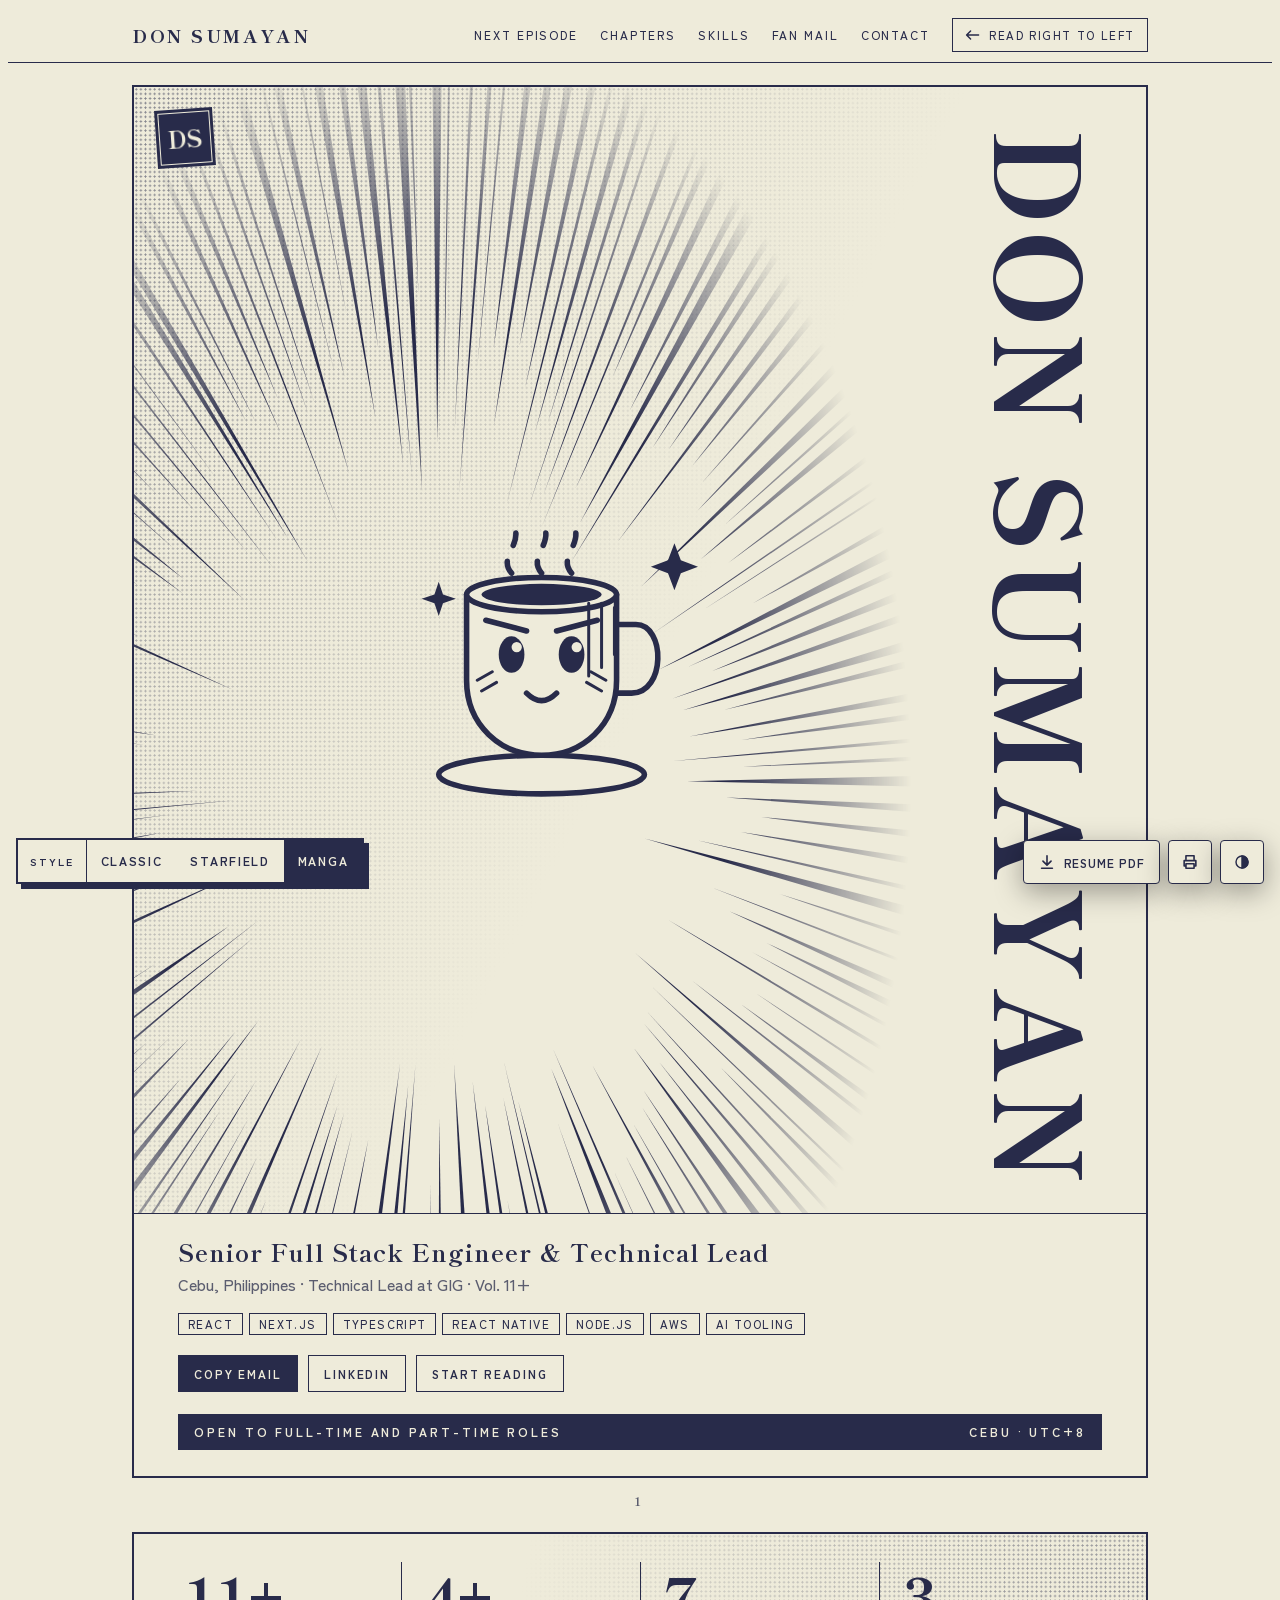
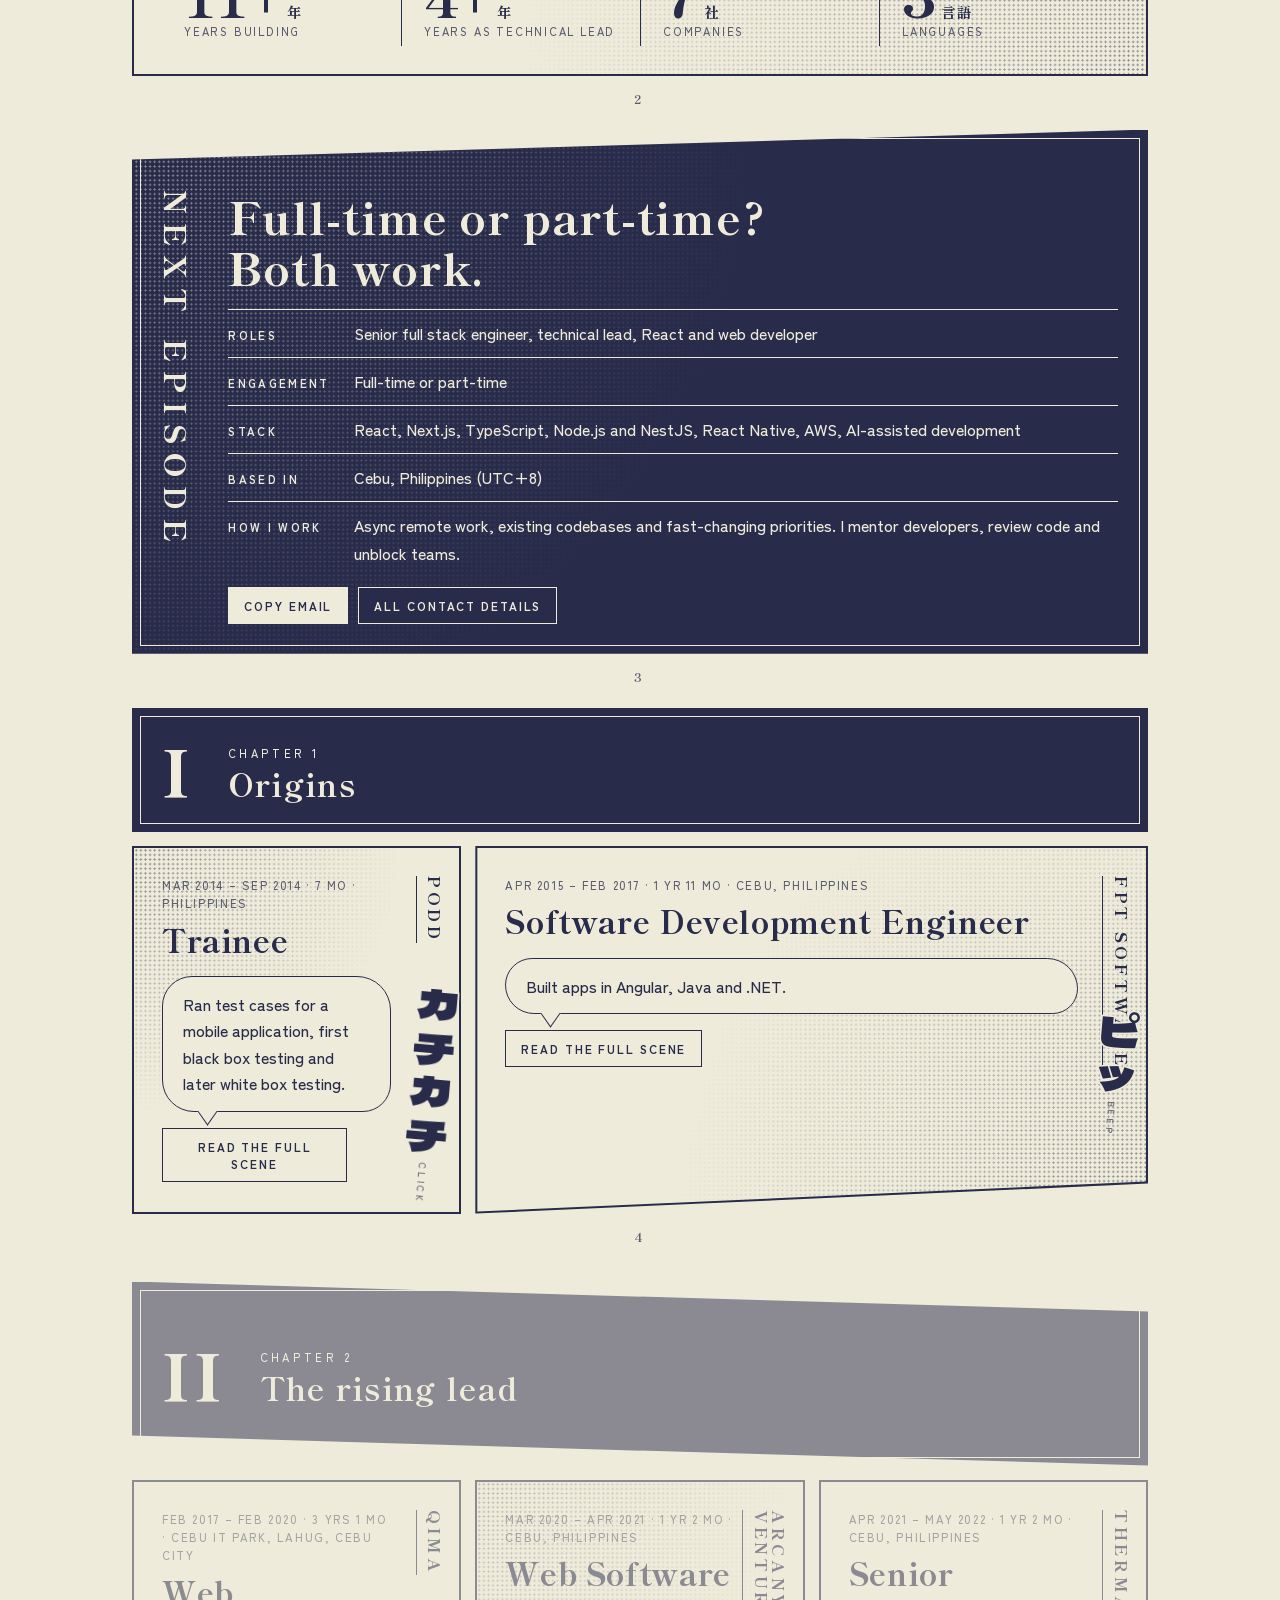
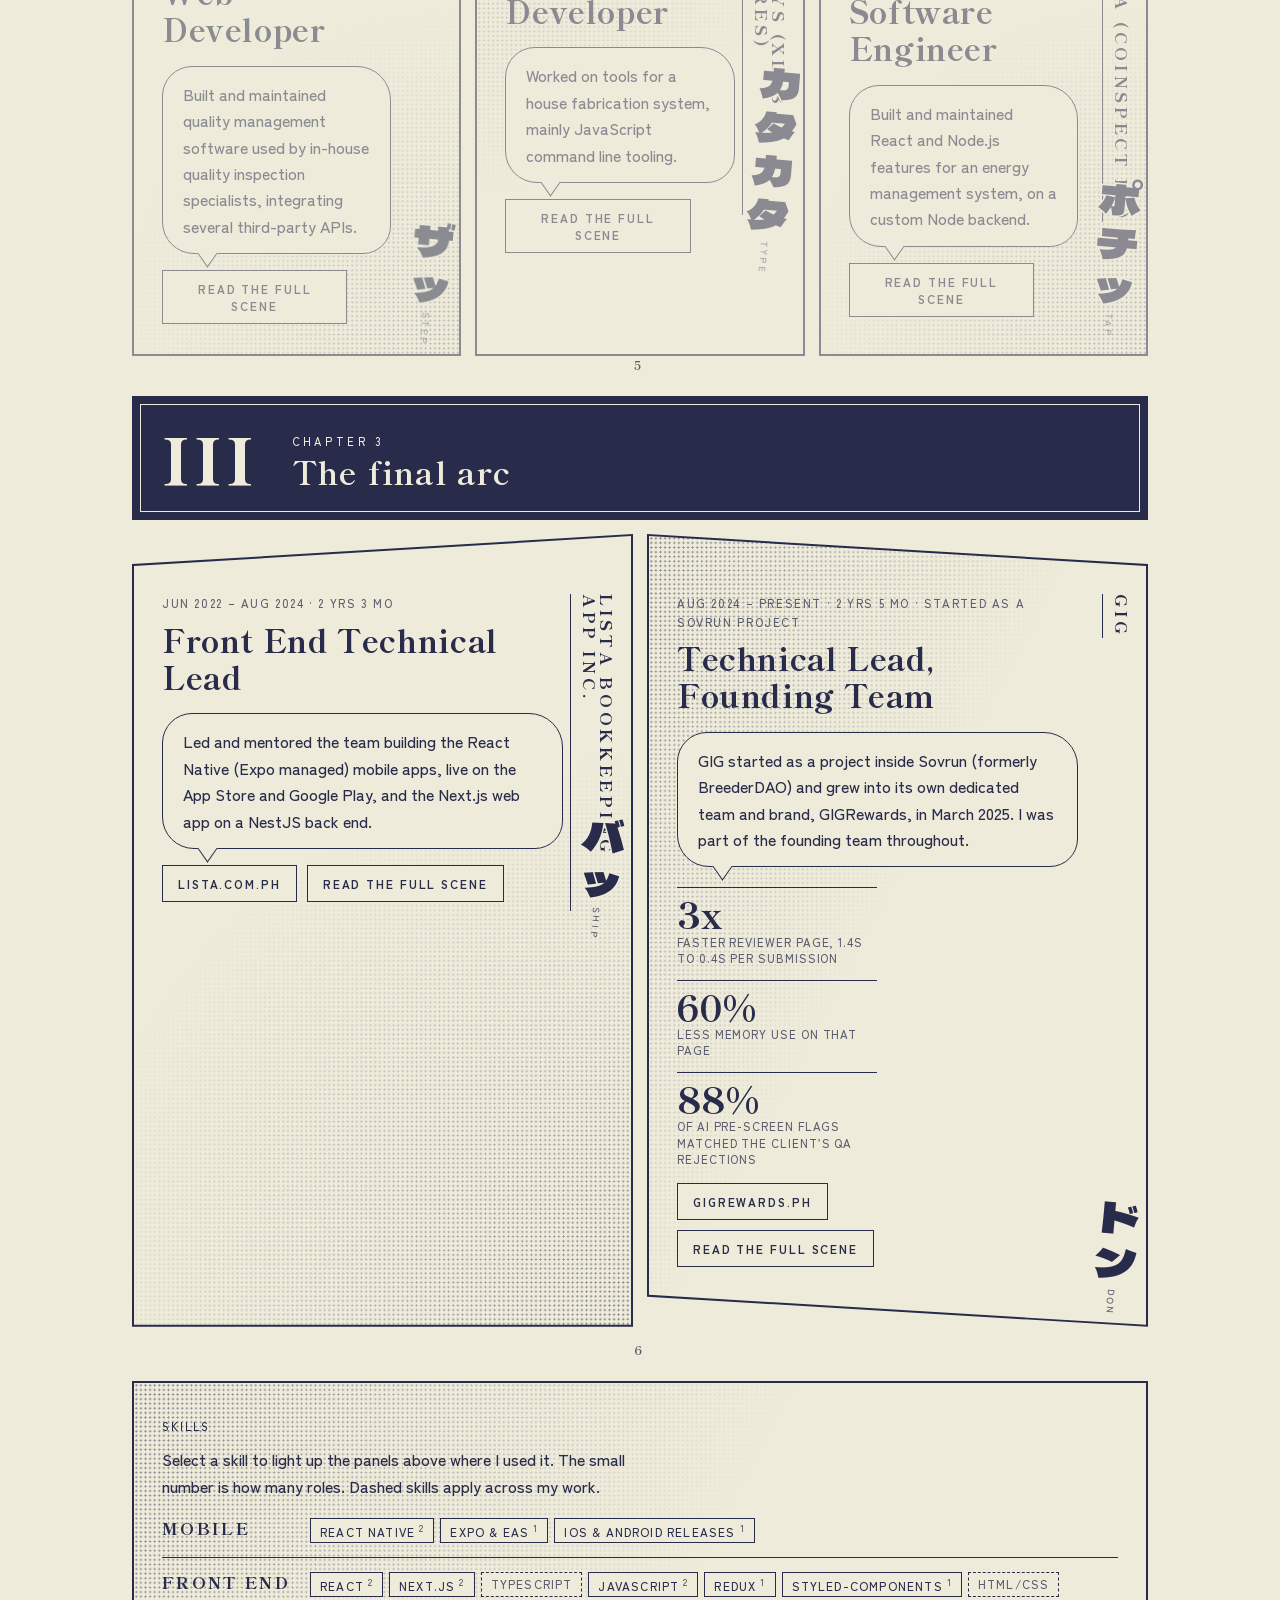
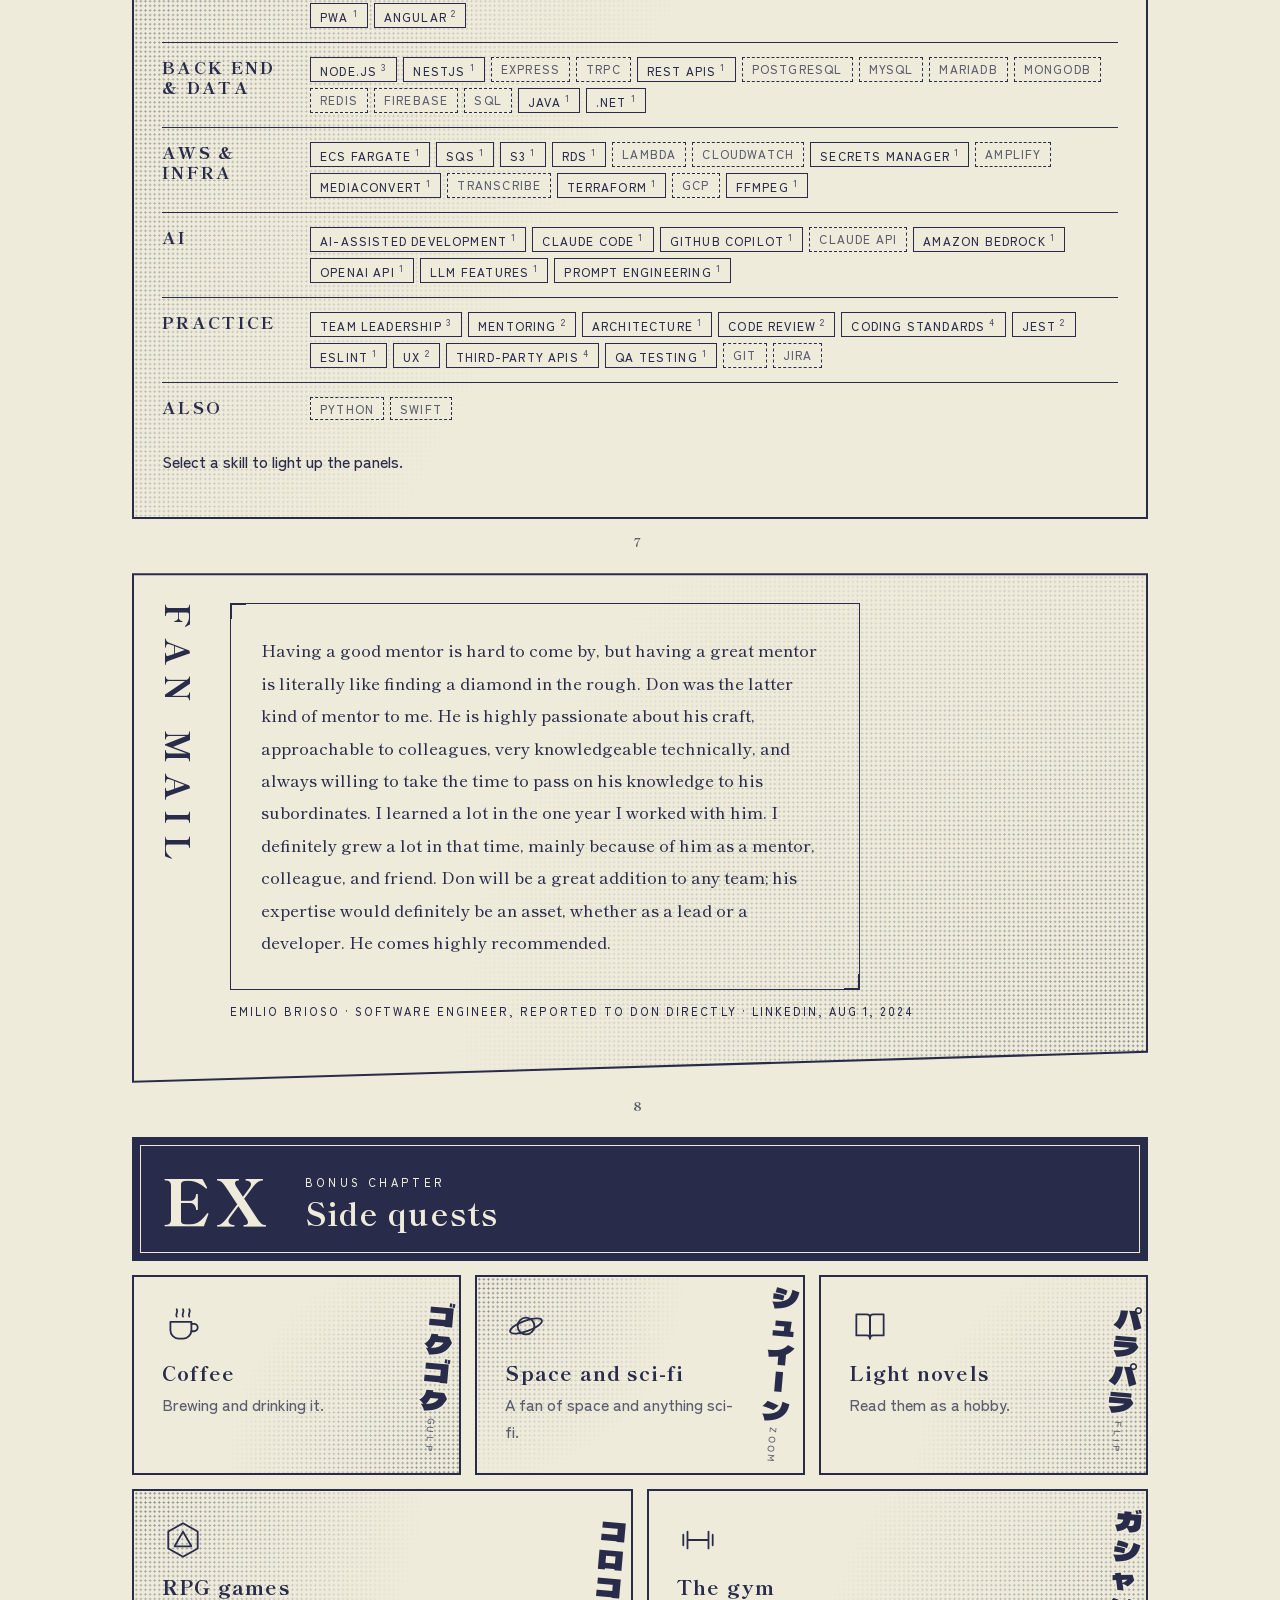
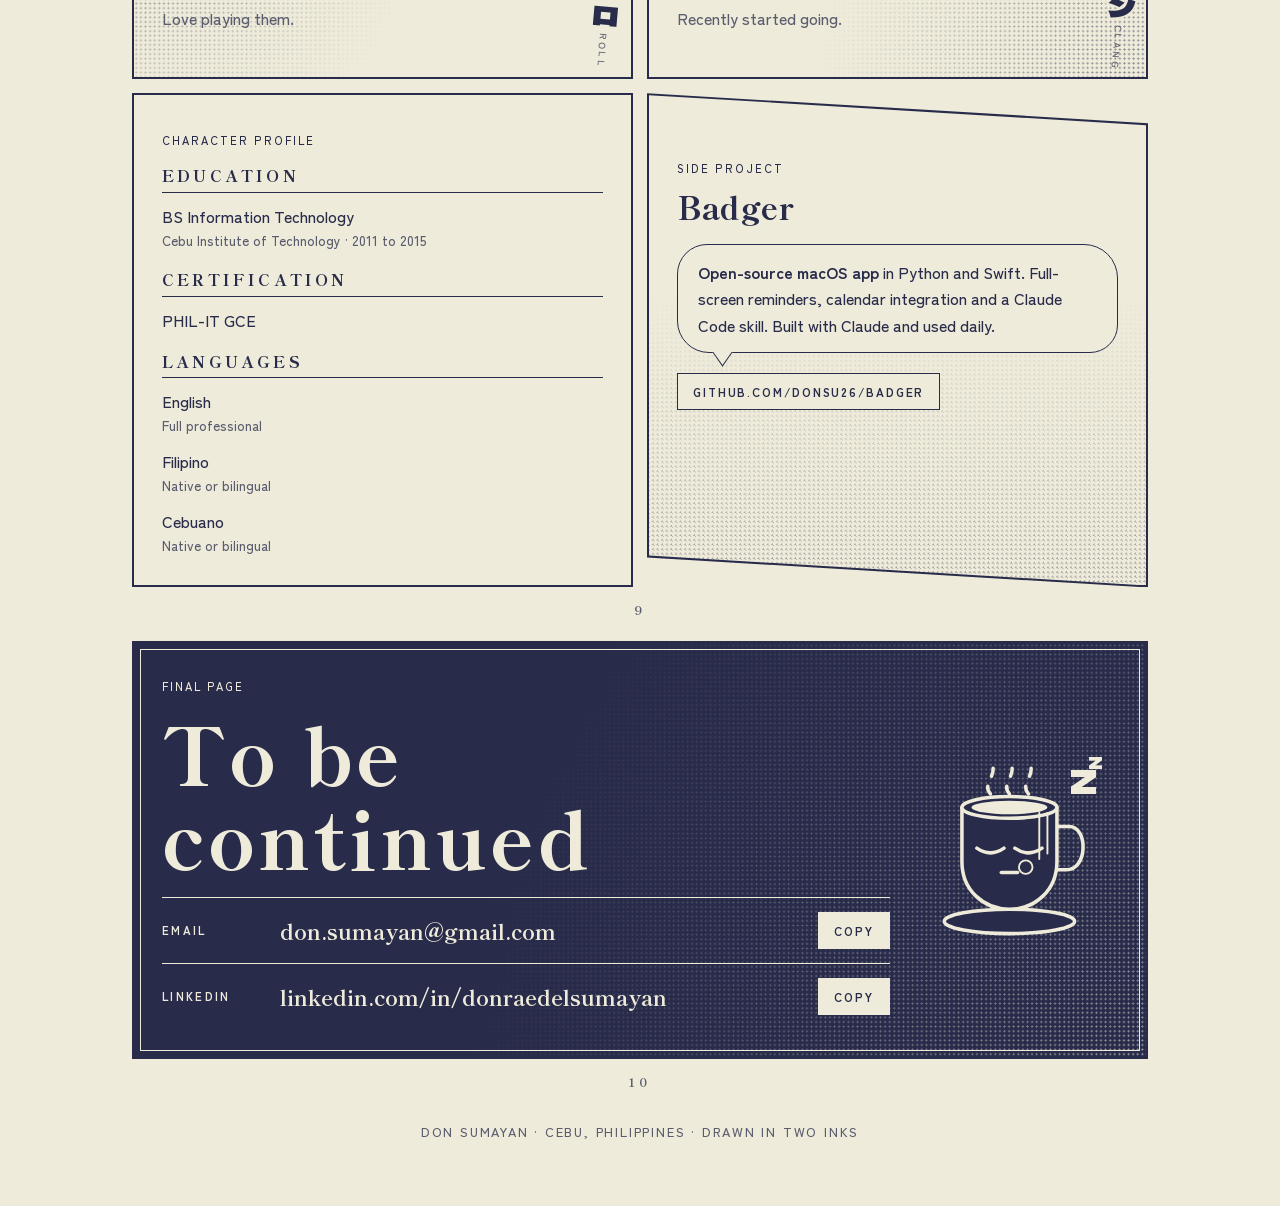
==== manga.html @ f49e6012 "Glitch/morph transitions when switching between styles Native cross-document View Transitions in Chr" ====
<!doctype html>
<html lang="en">
<head>
<link rel="stylesheet" href="style-switch.css">
<script src="style-switch.js" defer></script>
<link rel="icon" href="files/icons/manga.svg" type="image/svg+xml">
<link rel="icon" href="files/icons/manga-32.png" type="image/png" sizes="32x32">
<link rel="apple-touch-icon" href="files/icons/manga-180.png">
<meta name="theme-color" content="#EEEBDA">
<meta charset="utf-8">
<meta name="viewport" content="width=device-width,initial-scale=1,viewport-fit=cover">
<meta name="description" content="Don Sumayan, senior full stack engineer and technical lead in Cebu, Philippines. Manga-style resume.">
<title>Don Sumayan Manga Resume</title>
<link rel="preconnect" href="https://fonts.googleapis.com">
<link rel="preconnect" href="https://fonts.gstatic.com" crossorigin>
<link rel="stylesheet" href="https://fonts.googleapis.com/css2?family=Dela+Gothic+One&family=Shippori+Mincho:wght@500;700;800&family=Zen+Kaku+Gothic+New:wght@400;500;700&display=swap">
<style>
/* Layout concept: a tankobon volume. Thin ink frames, narrow white gutters, a few diagonal panel cuts, fine screentone, focus lines, vertical type and katakana sound effects. Two inks only: Midnight Indigo and Vanilla. */
:root{
  --paper:#EEEBDA; --ink:#282B4A;
  --bg:var(--paper); --fg:var(--ink);
  --tone:color-mix(in srgb,var(--fg) 30%,var(--bg));
  --soft:color-mix(in srgb,var(--fg) 6%,var(--bg));
  --muted:color-mix(in srgb,var(--fg) 74%,var(--bg));
  --mincho:'Shippori Mincho','Noto Serif JP','Hiragino Mincho ProN','Yu Mincho',Georgia,serif;
  --gothic:'Zen Kaku Gothic New','Hiragino Kaku Gothic ProN','Yu Gothic',system-ui,sans-serif;
  --sfx:'Dela Gothic One','Hiragino Sans','Yu Gothic',Impact,system-ui,sans-serif;
  color-scheme:light;
}
@media (prefers-color-scheme: dark){
  :root:not([data-theme="light"]){--bg:var(--ink);--fg:var(--paper);color-scheme:dark}
}
:root[data-theme="dark"]{--bg:var(--ink);--fg:var(--paper);color-scheme:dark}

*{box-sizing:border-box}
html{scroll-behavior:smooth;scroll-padding-top:72px}
body{background:var(--bg);color:var(--fg);font:500 1rem/1.7 var(--gothic);overflow-x:hidden}
h1,h2,h3,p,ul,dl,dd,figure,blockquote{margin:0}
ul{padding:0;list-style:none}
button{font:inherit;color:inherit}
a{color:inherit}
:focus-visible{outline:2px solid var(--fg);outline-offset:3px}
.wrap{width:min(1080px,100%);margin-inline:auto;padding-inline:clamp(16px,4vw,32px)}
.bar,main,footer{position:relative;z-index:1}

/* toolbar */
.bar{position:sticky;top:env(safe-area-inset-top,0px);z-index:30;background:var(--bg);border-bottom:1px solid var(--fg)}
.bar .wrap{display:flex;align-items:center;gap:12px;height:54px}
.brand{font:800 1.15rem/1 var(--mincho);letter-spacing:.14em;text-decoration:none;margin-right:auto}
.links{display:flex;gap:2px}
.links a{font:500 .74rem var(--gothic);text-transform:uppercase;letter-spacing:.16em;text-decoration:none;padding:8px 10px;border-bottom:1px solid transparent}
.links a:hover{border-bottom-color:var(--fg)}
.tbtn{height:34px;padding:0 12px;display:inline-flex;align-items:center;gap:8px;background:var(--bg);border:1px solid var(--fg);cursor:pointer;font:500 .72rem var(--gothic);text-transform:uppercase;letter-spacing:.14em;transition:background .15s,color .15s}
.tbtn:hover,.tbtn[aria-pressed="true"]{background:var(--fg);color:var(--bg)}
@media(max-width:760px){.links{display:none}.tbtn .lbl{display:none}}

/* page grid and panels */
.page{display:grid;grid-template-columns:repeat(6,minmax(0,1fr));gap:clamp(8px,1.4vw,14px);margin-top:clamp(14px,2vw,22px)}
.page.rtl{direction:rtl}
.page>*{direction:ltr}
.s2{grid-column:span 2}.s3{grid-column:span 3}.s4{grid-column:span 4}.s6{grid-column:span 6}
@media(max-width:820px){.page{grid-template-columns:minmax(0,1fr)}.page>*{grid-column:1/-1}}
.pgnum{text-align:center;font:700 .78rem var(--mincho);letter-spacing:.4em;color:var(--muted);margin-top:14px}

.panel{--pad:clamp(18px,2.6vw,30px);position:relative;min-width:0;background:var(--fg);clip-path:var(--cut,none);overflow:hidden;transition:opacity .35s}
.panel::before{content:"";position:absolute;inset:2px;background:var(--bg);clip-path:var(--cut,none);z-index:0;transition:background .2s}
.panel:hover::before{background:color-mix(in srgb,var(--fg) 3%,var(--bg))}
.panel>.in{position:relative;z-index:1;padding:var(--pad);padding-top:calc(var(--pad) + var(--ct,0px));padding-bottom:calc(var(--pad) + var(--cb,0px))}
.cut-a{--cut:polygon(0 0,100% 0,100% calc(100% - 30px),0 100%);--cb:30px}
.cut-b{--cut:polygon(0 30px,100% 0,100% 100%,0 100%);--ct:30px}
.cut-c{--cut:polygon(0 0,100% 30px,100% 100%,0 calc(100% - 30px));--ct:30px;--cb:30px}
.inv::before{background:var(--fg)}
.inv:hover::before{background:var(--fg)}
.inv{color:var(--bg)}
.inv>.in{outline:1px solid var(--bg);outline-offset:-9px}
.pre{opacity:.5;transform:translateY(14px)}
[data-rv]{transition:opacity .6s ease,transform .6s cubic-bezier(.2,.8,.2,1)}

/* screentone */
.tone{position:absolute;inset:2px;z-index:0;pointer-events:none;background-image:radial-gradient(circle at center,var(--fg) .85px,transparent 1.2px);background-size:4.6px 4.6px;opacity:.55}
.tone.a{-webkit-mask-image:linear-gradient(118deg,#000 0%,transparent 48%);mask-image:linear-gradient(118deg,#000 0%,transparent 48%)}
.tone.b{-webkit-mask-image:radial-gradient(circle at 100% 100%,#000 0%,transparent 62%);mask-image:radial-gradient(circle at 100% 100%,#000 0%,transparent 62%)}
.tone.c{-webkit-mask-image:radial-gradient(circle at 0% 0%,#000 0%,transparent 55%);mask-image:radial-gradient(circle at 0% 0%,#000 0%,transparent 55%)}
.tone.hatch{background-image:repeating-linear-gradient(135deg,var(--fg) 0 1px,transparent 1px 5px);opacity:.4;-webkit-mask-image:linear-gradient(180deg,transparent 40%,#000);mask-image:linear-gradient(180deg,transparent 40%,#000)}
.inv .tone{background-image:radial-gradient(circle at center,var(--bg) .85px,transparent 1.2px)}
.focusbox{position:absolute;inset:2px;z-index:0;pointer-events:none}
.focusbox svg{width:100%;height:100%;display:block}
.focusbox polygon{fill:var(--fg)}
.inv .focusbox polygon{fill:var(--bg)}

/* type pieces */
.cap{display:inline-block;max-width:100%;font:500 .7rem/1.4 var(--gothic);text-transform:uppercase;letter-spacing:.18em}
.rule{height:1px;background:currentColor;opacity:.9;border:0;margin:12px 0}
.balloon{position:relative;margin:18px 0 10px;border:1.5px solid var(--fg);border-radius:30px 34px 28px 32px;background:var(--bg);color:var(--fg);padding:14px 20px;line-height:1.65}
.balloon::after{content:"";position:absolute;left:36px;bottom:-9px;width:16px;height:16px;background:var(--bg);border-right:1.5px solid var(--fg);border-bottom:1.5px solid var(--fg);transform:rotate(45deg) skew(10deg,10deg)}
.nar{border:1px solid var(--fg);padding:9px 13px;margin-top:10px;background:var(--bg);color:var(--fg);font-size:.95rem}
.sfx{position:absolute;right:12px;bottom:10px;z-index:2;writing-mode:vertical-rl;font:400 clamp(1.8rem,3.4vw,2.6rem)/1 var(--sfx);letter-spacing:.04em;color:var(--fg);-webkit-text-stroke:3px var(--bg);paint-order:stroke fill;transform:rotate(5deg);pointer-events:none;display:flex;align-items:center;gap:4px}
.sfx small{writing-mode:vertical-rl;font:500 .58rem var(--gothic);letter-spacing:.3em;-webkit-text-stroke:0;color:var(--muted)}
.inv .sfx{color:var(--bg);-webkit-text-stroke:3px var(--fg)}
@media(max-width:560px){.sfx{display:none}}

.btn{display:inline-flex;align-items:center;gap:8px;font:700 .74rem var(--gothic);text-transform:uppercase;letter-spacing:.16em;text-decoration:none;padding:9px 15px;border:1.5px solid var(--fg);background:var(--bg);color:var(--fg);cursor:pointer;transition:background .15s,color .15s}
.btn:hover{background:var(--fg);color:var(--bg)}
.btn.pri{background:var(--fg);color:var(--bg)}
.btn.pri:hover{background:var(--bg);color:var(--fg)}
.inv .btn{border-color:var(--bg);background:var(--fg);color:var(--bg)}
.inv .btn:hover{background:var(--bg);color:var(--fg)}
.inv .btn.pri{background:var(--bg);color:var(--fg)}
.inv .btn.pri:hover{background:var(--fg);color:var(--bg)}
.cta{display:flex;flex-wrap:wrap;gap:10px;margin-top:20px}

/* cover */
.cover>.in{padding:clamp(22px,4vw,44px)}
.cover .top{display:grid;grid-template-columns:minmax(0,1fr) auto;gap:clamp(8px,3vw,36px);align-items:stretch;min-height:clamp(340px,52vw,480px)}
.cover .art{position:relative;display:grid;place-items:center;z-index:1}
.cover .art .mas{width:min(100%,300px);height:auto}
.titlecol{position:relative;z-index:1;display:flex;gap:clamp(8px,1.6vw,18px);justify-content:flex-end}
.vt{writing-mode:vertical-rl;font:800 clamp(3rem,10.5vw,7.4rem)/1 var(--mincho);letter-spacing:.06em;white-space:nowrap}
.vt2{writing-mode:vertical-rl;font:700 clamp(1rem,2.4vw,1.6rem)/1 var(--mincho);letter-spacing:.34em;white-space:nowrap;padding-top:.6em}
.hanko{position:absolute;left:clamp(14px,2.4vw,24px);top:clamp(14px,2.4vw,24px);z-index:3;width:58px;height:58px;display:grid;place-items:center;background:var(--fg);color:var(--bg);font:800 1.5rem/1 var(--mincho);letter-spacing:.02em;transform:rotate(-4deg)}
.hanko::after{content:"";position:absolute;inset:3px;border:1px solid var(--bg)}
.cover{--cp:clamp(22px,4vw,44px)}
.cover .info{position:relative;z-index:2;margin:22px calc(2px - var(--cp)) calc(2px - var(--cp));padding:22px var(--cp) 26px;background:var(--bg);border-top:1px solid var(--fg)}
.cover .info .rule{display:none}
.sub{font:700 clamp(1.05rem,2.4vw,1.5rem)/1.3 var(--mincho);letter-spacing:.04em}
.where{margin-top:4px;color:var(--muted)}
.chips{display:flex;flex-wrap:wrap;gap:6px;margin-top:14px}
.chip{font:500 .72rem var(--gothic);border:1px solid var(--fg);padding:2px 9px;text-transform:uppercase;letter-spacing:.12em;background:var(--bg)}
.obi{margin-top:22px;background:var(--fg);color:var(--bg);padding:9px 16px;font:700 .76rem var(--gothic);letter-spacing:.24em;text-transform:uppercase;display:flex;justify-content:space-between;gap:12px;flex-wrap:wrap}

/* mascot */
svg.mas{color:var(--fg);stroke:var(--fg);stroke-width:2.6;stroke-linecap:round;stroke-linejoin:round;fill:var(--bg);overflow:visible}
svg.mas .n{fill:none}
svg.mas .k{fill:currentColor;stroke:none}
svg.mas .hl{fill:var(--bg);stroke:none}
svg.mas .thin{stroke-width:1.4}
svg.mas .steam path{fill:none;stroke-dasharray:6 8;animation:steam 2.8s linear infinite}
svg.mas .steam path:nth-child(2){animation-delay:-.9s}
svg.mas .steam path:nth-child(3){animation-delay:-1.8s}
svg.mas .bob{animation:bob 3.4s ease-in-out infinite;transform-origin:60px 120px}
.inv svg.mas{color:var(--bg);stroke:var(--bg);fill:var(--fg)}
.inv svg.mas .hl{fill:var(--fg)}

/* stats */
.stats{display:grid;grid-template-columns:repeat(4,minmax(0,1fr))}
.st{padding:6px clamp(10px,2vw,22px);border-left:1px solid var(--fg);display:flex;flex-direction:column;gap:2px}
.st:first-child{border-left:0}
.st em{font:800 clamp(2.2rem,5vw,3.4rem)/1 var(--mincho);font-style:normal;letter-spacing:-.01em;font-variant-numeric:tabular-nums}
.st em i{font:700 .9rem var(--mincho);font-style:normal;margin-left:5px;letter-spacing:.1em}
.st span{font:500 .7rem/1.4 var(--gothic);text-transform:uppercase;letter-spacing:.16em;color:var(--muted)}
@media(max-width:620px){.stats{grid-template-columns:repeat(2,minmax(0,1fr));row-gap:16px}.st:nth-child(3){border-left:0}}

/* chapter title card */
.ct{display:grid;grid-template-columns:auto minmax(0,1fr);gap:clamp(14px,3vw,34px);align-items:center;padding-block:6px}
.ct .jp{font:800 clamp(2.2rem,6vw,4rem)/1 var(--mincho);letter-spacing:.06em;white-space:nowrap}
.ct h2{font:700 clamp(1.3rem,3vw,2rem)/1.15 var(--mincho);letter-spacing:.04em}
.ct .en{font:500 .7rem var(--gothic);letter-spacing:.3em;text-transform:uppercase}
.ct .no{font:700 .9rem var(--mincho);letter-spacing:.3em}
@media(max-width:560px){.ct{grid-template-columns:auto minmax(0,1fr)}.ct .no{display:none}}

/* role panels */
.role>.in{padding-right:calc(var(--pad) + 40px)}
.vtag{position:absolute;right:clamp(12px,2vw,18px);top:var(--pad);margin-top:var(--ct,0px);writing-mode:vertical-rl;font:800 1.05rem/1 var(--mincho);letter-spacing:.22em;padding-left:10px;border-left:1px solid var(--fg);max-height:calc(100% - 100px);overflow:hidden;text-transform:uppercase}
.meta{font:500 .72rem/1.6 var(--gothic);text-transform:uppercase;letter-spacing:.14em;color:var(--muted)}
.rt{font:800 clamp(1.4rem,2.6vw,1.95rem)/1.2 var(--mincho);letter-spacing:.02em;margin-top:8px}
.role.faded{opacity:.28;filter:grayscale(1)}
.role.lit::after{content:"";position:absolute;inset:7px;border:1px solid var(--fg);pointer-events:none;z-index:2}
.kpirow{display:flex;flex-wrap:wrap;gap:14px 28px;margin-top:20px}
.kpi{display:flex;flex-direction:column;gap:2px;border-top:1px solid var(--fg);padding-top:8px;min-width:120px;max-width:200px}
.kpi em{font:800 2.2rem/1 var(--mincho);font-style:normal}
.kpi span{font:500 .72rem/1.4 var(--gothic);color:var(--muted);text-transform:uppercase;letter-spacing:.08em}
.detail-more[hidden]{display:none}
.tagrow{display:flex;flex-wrap:wrap;gap:5px;margin-top:14px}
.tg{font:500 .66rem var(--gothic);border:1px solid var(--fg);padding:1px 7px;text-transform:uppercase;letter-spacing:.1em;background:var(--bg);color:var(--fg);cursor:pointer}
.tg:hover,.tg[aria-pressed="true"]{background:var(--fg);color:var(--bg)}
.actions{display:flex;flex-wrap:wrap;gap:10px;margin-top:16px;padding-right:44px;min-height:56px;align-items:flex-start}

/* inventory */
.grp{display:grid;grid-template-columns:130px minmax(0,1fr);gap:8px 18px;padding-block:14px;border-top:1px solid var(--fg)}
.grp:first-child{border-top:0;padding-top:0}
.grp h3{font:800 1.05rem/1.2 var(--mincho);letter-spacing:.14em;text-transform:uppercase}
.row{display:flex;flex-wrap:wrap;gap:6px;min-width:0}
.sk{font:500 .74rem var(--gothic);border:1px solid var(--fg);padding:2px 9px;background:var(--bg);cursor:pointer;text-transform:uppercase;letter-spacing:.1em;transition:background .12s,color .12s}
.sk:hover{background:var(--soft)}
.sk sup{font-size:.58rem;margin-left:4px;opacity:.8}
.sk[aria-pressed="true"]{background:var(--fg);color:var(--bg)}
.sk.static{cursor:default;border-style:dashed;color:var(--muted)}
.sk.static:hover{background:var(--bg)}
@media(max-width:620px){.grp{grid-template-columns:minmax(0,1fr)}}
.note{margin-top:14px;min-height:2.6em}
.note button{background:none;border:0;text-decoration:underline;cursor:pointer;padding:0 0 0 8px;font:inherit}

/* casting call */
.cast{display:grid;grid-template-columns:auto minmax(0,1fr);gap:clamp(14px,3vw,36px)}
.vlab{display:flex;gap:10px;align-items:flex-start}
.vlab b{writing-mode:vertical-rl;font:800 clamp(1.3rem,3vw,1.9rem)/1 var(--mincho);letter-spacing:.3em;text-transform:uppercase}
.vlab span{writing-mode:vertical-rl;font:500 .66rem var(--gothic);letter-spacing:.34em;text-transform:uppercase;padding-top:6px}
.cast h2{font:800 clamp(1.7rem,4.2vw,2.8rem)/1.15 var(--mincho);letter-spacing:.02em}
.want{display:grid;gap:10px;margin-top:16px}
.want>div{display:grid;grid-template-columns:110px minmax(0,1fr);gap:4px 16px;align-items:baseline;border-top:1px solid var(--bg);padding-top:10px}
.want dt{font:700 .72rem var(--gothic);letter-spacing:.2em;text-transform:uppercase}
.want dd{margin:0}
@media(max-width:560px){.want>div{grid-template-columns:minmax(0,1fr)}.cast{grid-template-columns:minmax(0,1fr)}.vlab b,.vlab span{writing-mode:horizontal-tb}.vlab{flex-direction:column;gap:4px}}
.castart{display:flex;gap:18px;align-items:flex-end;margin-top:6px}
.castart .mas{width:120px;height:auto}

/* fan mail */
.mail{display:grid;grid-template-columns:auto minmax(0,1fr);gap:clamp(14px,3vw,34px)}
.mail .vlab b{font-size:clamp(1.4rem,3.4vw,2.1rem)}
.letter{border:1px solid var(--fg);padding:clamp(18px,3vw,30px);font:500 1.04rem/1.95 var(--mincho);max-width:70ch;position:relative}
.letter::before,.letter::after{content:"";position:absolute;width:14px;height:14px;border:2px solid var(--fg)}
.letter::before{left:-1px;top:-1px;border-right:0;border-bottom:0}
.letter::after{right:-1px;bottom:-1px;border-left:0;border-top:0}
.from{margin-top:14px;text-align:right}
@media(max-width:560px){.mail{grid-template-columns:minmax(0,1fr)}.mail .vlab b,.mail .vlab span{writing-mode:horizontal-tb}.mail .vlab{flex-direction:column;gap:4px}}

/* side quests */
.quest>.in{display:flex;flex-direction:column;gap:6px;min-height:190px;padding-right:calc(var(--pad) + 28px)}
.quest svg.ic{width:42px;height:42px;fill:none;stroke:var(--fg);stroke-width:1.7;stroke-linecap:round;stroke-linejoin:round}
.quest h3{font:800 1.25rem/1.2 var(--mincho);letter-spacing:.06em;margin-top:8px}
.quest p{color:var(--muted)}
.quest .sfx{font-size:1.7rem}
.kv h3{font:800 1rem/1.2 var(--mincho);letter-spacing:.2em;text-transform:uppercase;padding-bottom:6px;border-bottom:1px solid var(--fg)}
.kv p,.kv li{margin-top:10px}
.kv small{display:block;color:var(--muted)}

/* contact */
.end{display:grid;grid-template-columns:minmax(0,1fr) auto;gap:clamp(14px,3vw,40px);align-items:center}
@media(max-width:620px){.end{grid-template-columns:minmax(0,1fr)}}
.tsuzuku{font:800 clamp(2.4rem,8vw,5rem)/1.05 var(--mincho);letter-spacing:.04em;margin-top:10px}
.tsuzuku small{display:block;font:500 .72rem var(--gothic);letter-spacing:.4em;text-transform:uppercase;margin-top:10px}
.crow{display:grid;grid-template-columns:100px minmax(0,1fr) auto;gap:8px 18px;align-items:center;padding-block:14px;border-top:1px solid var(--bg)}
.crow dt{font:700 .72rem var(--gothic);letter-spacing:.2em;text-transform:uppercase}
.crow dd{margin:0;font:700 clamp(1rem,2.4vw,1.35rem) var(--mincho);overflow-wrap:anywhere;user-select:all}
.crow dd a{text-decoration:none}
@media(max-width:620px){.crow{grid-template-columns:minmax(0,1fr) auto}.crow dt{grid-column:1/-1}}
footer{padding-block:30px 56px;text-align:center;color:var(--muted);font-size:.8rem;letter-spacing:.14em;text-transform:uppercase}

.toast{position:fixed;left:50%;bottom:calc(22px + env(safe-area-inset-bottom,0px));z-index:50;transform:translate(-50%,16px);opacity:0;background:var(--fg);color:var(--bg);font:700 .76rem var(--gothic);letter-spacing:.18em;text-transform:uppercase;padding:10px 18px;pointer-events:none;transition:opacity .2s,transform .2s;max-width:calc(100% - 32px)}
.toast.show{opacity:1;transform:translate(-50%,0)}

@keyframes steam{to{stroke-dashoffset:-28}}
@keyframes bob{50%{transform:translateY(-4px) rotate(-1deg)}}
@keyframes inkin{from{clip-path:inset(0 0 100% 0);opacity:.6}}
.vt{animation:inkin .9s .1s cubic-bezier(.3,.7,.2,1) backwards}
.vt2{animation:inkin .9s .35s cubic-bezier(.3,.7,.2,1) backwards}
@media (prefers-reduced-motion: reduce){
  *,*::before,*::after{animation:none!important;transition:none!important}
  html{scroll-behavior:auto}
  .pre{opacity:1;transform:none}
}

/* style switcher */
.dlfix{position:fixed;right:120px;bottom:calc(16px + env(safe-area-inset-bottom,0px));z-index:60;height:44px;padding:0 14px;display:flex;align-items:center;gap:8px;border:1px solid var(--fg);border-radius:4px;background:var(--bg);color:var(--fg);box-shadow:0 8px 28px rgba(0,0,0,.35);text-decoration:none;font:600 .74rem var(--gothic);letter-spacing:.08em;text-transform:uppercase;cursor:pointer}
.dlfix:hover{background:color-mix(in srgb,var(--fg) 12%,var(--bg));color:var(--fg);opacity:1;text-decoration:none}
@media(max-width:480px){.dlfix .dllbl{display:none}.dlfix{padding:0;width:44px;justify-content:center}}
@media print{.dlfix{display:none}}
.printfix{position:fixed;right:68px;bottom:calc(16px + env(safe-area-inset-bottom,0px));z-index:60;width:44px;height:44px;padding:0;display:flex;align-items:center;justify-content:center;box-sizing:border-box;border:1px solid var(--fg);border-radius:4px;background:var(--bg);color:var(--fg);box-shadow:0 8px 28px rgba(0,0,0,.35);cursor:pointer}
.printfix:hover{background:color-mix(in srgb,var(--fg) 12%,var(--bg))}
@media print{.printfix{display:none}}
.themefix{position:fixed;right:16px;bottom:calc(16px + env(safe-area-inset-bottom,0px));z-index:60;width:44px;height:44px;padding:0;display:flex;align-items:center;justify-content:center;border:1px solid var(--fg);border-radius:4px;background:var(--bg);color:var(--fg);box-shadow:0 8px 28px rgba(0,0,0,.35);cursor:pointer}
.themefix:hover{background:color-mix(in srgb,var(--fg) 12%,var(--bg));color:var(--fg)}
@media print{.themefix{display:none}}
.styleswitch{position:fixed;left:16px;bottom:calc(16px + env(safe-area-inset-bottom,0px));z-index:60;display:flex;align-items:stretch;border:2px solid var(--fg);background:var(--bg);box-shadow:5px 5px 0 var(--fg);animation:ssnudge 2.4s ease 1.2s 2}
.styleswitch .ssl{display:flex;align-items:center;padding:0 12px;font:700 .66rem var(--gothic);letter-spacing:.18em;text-transform:uppercase;border-right:1px solid var(--fg)}
.styleswitch a{display:flex;align-items:center;font:700 .76rem var(--gothic);letter-spacing:.14em;text-transform:uppercase;text-decoration:none;padding:12px 14px;color:var(--fg);transition:background .15s,color .15s}
.styleswitch a:hover{background:var(--soft)}
.styleswitch a[aria-current="page"]{cursor:default;background:var(--fg);color:var(--bg)}
@keyframes ssnudge{0%,100%{transform:none}50%{transform:translate(-2px,-2px);box-shadow:7px 7px 0 var(--fg)}}
@media(max-width:480px){.styleswitch .ssl{display:none}.styleswitch a{padding:12px 11px;font-size:.7rem}}
</style>

<header class="bar">
  <div class="wrap">
    <a class="brand" href="#top">DON SUMAYAN</a>
    <nav class="links" aria-label="Pages">
      <a href="#open">Next episode</a>
      <a href="#chapters">Chapters</a>
      <a href="#inventory">Skills</a>
      <a href="#fanmail">Fan mail</a>
      <a href="#contact">Contact</a>
    </nav>
    <button class="tbtn" id="dir" type="button" aria-pressed="false" title="Switch the page reading order">
      <svg width="16" height="16" viewBox="0 0 20 20" fill="none" stroke="currentColor" stroke-width="1.8" stroke-linecap="round" stroke-linejoin="round" aria-hidden="true"><path d="M3 10h14M7 5l-5 5 5 5"/></svg>
      <span class="lbl" id="dirlbl">Read right to left</span>
    </button>
  </div>
</header>

<main id="top">
  <div class="wrap">
    <!-- COVER -->
    <section class="page" aria-label="Cover">
      <div class="panel s6 cover">
        <div class="tone a"></div>
        <div class="focusbox" data-focus="30,50" data-n="170" data-seed="7" style="-webkit-mask-image:radial-gradient(ellipse 60% 70% at 30% 50%,transparent 18%,#000 36%,#000 48%,transparent 78%);mask-image:radial-gradient(ellipse 60% 70% at 30% 50%,transparent 18%,#000 36%,#000 48%,transparent 78%)"></div>
        <div class="hanko" aria-hidden="true">DS</div>
        <div class="in">
          <div class="top">
            <div class="art"><div data-mascot="cool"></div></div>
            <div class="titlecol">
              <h1 class="vt" aria-label="Don Sumayan">DON SUMAYAN</h1>
            </div>
          </div>
          <div class="info">
            <hr class="rule">
            <p class="sub">Senior Full Stack Engineer &amp; Technical Lead</p>
            <p class="where">Cebu, Philippines · Technical Lead at GIG · Vol. <span id="yrs">11+</span></p>
            <div class="chips"><span class="chip">React</span><span class="chip">Next.js</span><span class="chip">TypeScript</span><span class="chip">React Native</span><span class="chip">Node.js</span><span class="chip">AWS</span><span class="chip">AI tooling</span></div>
            <div class="cta">
              <button class="btn pri" type="button" data-copy="don.sumayan@gmail.com" data-what="Email copied">Copy email</button>
              <a class="btn" href="https://www.linkedin.com/in/donraedelsumayan" target="_blank" rel="noopener">LinkedIn</a>
              <a class="btn" href="#chapters">Start reading</a>
            </div>
            <div class="obi"><span>Open to full-time and part-time roles</span><span>Cebu · UTC+8</span></div>
          </div>
        </div>
      </div>
    </section>

    <!-- STATS -->
    <section class="page" aria-label="At a glance">
      <div class="panel s6" data-rv>
        <div class="tone b"></div>
        <div class="in stats">
          <div class="st"><em><span id="s-yrs" style="all:unset">11+</span><i>年</i></em><span>Years building</span></div>
          <div class="st"><em><span id="s-lead" style="all:unset">4+</span><i>年</i></em><span>Years as technical lead</span></div>
          <div class="st"><em>7<i>社</i></em><span>Companies</span></div>
          <div class="st"><em>3<i>言語</i></em><span>Languages</span></div>
        </div>
      </div>
    </section>

    <!-- NEXT EPISODE -->
    <section class="page" id="open" aria-label="What I am looking for">
      <div class="panel s6 inv cut-b" data-rv>
        <div class="tone c"></div>
        <div class="in cast">
          <div class="vlab"><b>Next episode</b></div>
          <div>
            <h2>Full-time or part-time?<br>Both work.</h2>
            <dl class="want">
              <div><dt>Roles</dt><dd>Senior full stack engineer, technical lead, React and web developer</dd></div>
              <div><dt>Engagement</dt><dd>Full-time or part-time</dd></div>
              <div><dt>Stack</dt><dd>React, Next.js, TypeScript, Node.js and NestJS, React Native, AWS, AI-assisted development</dd></div>
              <div><dt>Based in</dt><dd>Cebu, Philippines (UTC+8)</dd></div>
              <div><dt>How I work</dt><dd>Async remote work, existing codebases and fast-changing priorities. I mentor developers, review code and unblock teams.</dd></div>
            </dl>
            <div class="cta"><button class="btn pri" type="button" data-copy="don.sumayan@gmail.com" data-what="Email copied">Copy email</button><a class="btn" href="#contact">All contact details</a></div>
          </div>
        </div>
      </div>
    </section>

    <!-- CHAPTERS (built by script) -->
    <div id="chapters"></div>

    <!-- SKILLS -->
    <section class="page" id="inventory" aria-label="Skills">
      <div class="panel s6" data-rv>
        <div class="tone a"></div>
        <div class="in">
          <p class="cap">Skills</p>
          <p style="margin-top:8px;max-width:62ch">Select a skill to light up the panels above where I used it. The small number is how many roles. Dashed skills apply across my work.</p>
          <div id="groups" style="margin-top:18px"></div>
          <p class="note" id="skillnote" aria-live="polite"></p>
        </div>
      </div>
    </section>

    <!-- FAN MAIL -->
    <section class="page" id="fanmail" aria-label="Recommendation">
      <div class="panel s6 cut-a" data-rv>
        <div class="tone b"></div>
        <div class="in mail">
          <div class="vlab"><b>Fan mail</b></div>
          <div>
            <blockquote class="letter">Having a good mentor is hard to come by, but having a great mentor is literally like finding a diamond in the rough. Don was the latter kind of mentor to me. He is highly passionate about his craft, approachable to colleagues, very knowledgeable technically, and always willing to take the time to pass on his knowledge to his subordinates. I learned a lot in the one year I worked with him. I definitely grew a lot in that time, mainly because of him as a mentor, colleague, and friend. Don will be a great addition to any team; his expertise would definitely be an asset, whether as a lead or a developer. He comes highly recommended.</blockquote>
            <p class="cap from">Emilio Brioso · Software engineer, reported to Don directly · LinkedIn, Aug 1, 2024</p>
          </div>
        </div>
      </div>
    </section>

    <!-- SIDE QUESTS, PROFILE, PROJECT -->
    <section class="page" id="beyond" aria-label="Beyond code">
      <div class="panel s6 inv" data-rv>
        <div class="in ct"><b class="jp">EX</b><div><span class="en">Bonus chapter</span><h2>Side quests</h2></div></div>
      </div>
      <article class="panel s2 quest" data-rv><div class="tone b"></div><div class="in"><span class="sfx">ゴクゴク<small>GULP</small></span>
        <svg class="ic" viewBox="0 0 40 40" aria-hidden="true"><path d="M14 11c-2-2 2-4 0-7M20 11c-2-2 2-4 0-7M26 11c-2-2 2-4 0-7"/><path d="M8 16h20v8a8 8 0 0 1-8 8h-4a8 8 0 0 1-8-8z"/><path d="M28 18h2.5a3.5 3.5 0 0 1 0 7H28"/></svg>
        <h3>Coffee</h3><p>Brewing and drinking it.</p></div></article>
      <article class="panel s2 quest" data-rv><div class="tone c"></div><div class="in"><span class="sfx">シュイーン<small>ZOOM</small></span>
        <svg class="ic" viewBox="0 0 40 40" aria-hidden="true"><circle cx="20" cy="20" r="8"/><ellipse cx="20" cy="20" rx="16" ry="5" transform="rotate(-20 20 20)"/></svg>
        <h3>Space and sci-fi</h3><p>A fan of space and anything sci-fi.</p></div></article>
      <article class="panel s2 quest" data-rv><div class="tone b"></div><div class="in"><span class="sfx">パラパラ<small>FLIP</small></span>
        <svg class="ic" viewBox="0 0 40 40" aria-hidden="true"><path d="M7 9h10a3 3 0 0 1 3 3v20a3 3 0 0 0-3-3H7z"/><path d="M33 9H23a3 3 0 0 0-3 3v20a3 3 0 0 1 3-3h10z"/></svg>
        <h3>Light novels</h3><p>Read them as a hobby.</p></div></article>
      <article class="panel s3 quest" data-rv><div class="tone c"></div><div class="in"><span class="sfx">コロコロ<small>ROLL</small></span>
        <svg class="ic" viewBox="0 0 40 40" aria-hidden="true"><path d="M20 4l14 8v16l-14 8L6 28V12z"/><path d="M20 12l8 14H12z"/></svg>
        <h3>RPG games</h3><p>Love playing them.</p></div></article>
      <article class="panel s3 quest" data-rv><div class="tone b"></div><div class="in"><span class="sfx">ガシャン<small>CLANG</small></span>
        <svg class="ic" viewBox="0 0 40 40" aria-hidden="true"><path d="M6 15v10M10 12v16M30 12v16M34 15v10M10 20h20"/></svg>
        <h3>The gym</h3><p>Recently started going.</p></div></article>

      <div class="panel s3 kv" data-rv>
        <div class="in">
          <p class="cap">Character profile</p>
          <div style="margin-top:14px"><h3>Education</h3><p>BS Information Technology<small>Cebu Institute of Technology · 2011 to 2015</small></p></div>
          <div style="margin-top:18px"><h3>Certification</h3><p>PHIL-IT GCE</p></div>
          <div style="margin-top:18px"><h3>Languages</h3>
            <ul><li>English<small>Full professional</small></li><li>Filipino<small>Native or bilingual</small></li><li>Cebuano<small>Native or bilingual</small></li></ul>
          </div>
        </div>
      </div>
      <div class="panel s3 cut-c" data-rv>
        <div class="tone hatch"></div>
        <div class="in">
          <p class="cap">Side project</p>
          <h3 class="rt">Badger</h3>
          <div class="balloon"><b>Open-source macOS app</b> in Python and Swift. Full-screen reminders, calendar integration and a Claude Code skill. Built with Claude and used daily.</div>
          <div class="cta"><a class="btn" href="https://github.com/donsu26/badger" target="_blank" rel="noopener">github.com/donsu26/badger</a></div>
        </div>
      </div>
    </section>

    <!-- CONTACT -->
    <section class="page" id="contact" aria-label="Contact">
      <div class="panel s6 inv" data-rv>
        <div class="tone b"></div>
        <div class="in end">
          <div>
            <p class="cap">Final page</p>
            <h2 class="tsuzuku">To be<br>continued</h2>
            <dl style="margin-top:20px">
              <div class="crow"><dt>Email</dt><dd id="v-email">don.sumayan@gmail.com</dd><button class="btn pri" type="button" data-copy="don.sumayan@gmail.com" data-what="Email copied" data-target="v-email">Copy</button></div>
              <div class="crow"><dt>LinkedIn</dt><dd id="v-li"><a href="https://www.linkedin.com/in/donraedelsumayan" target="_blank" rel="noopener">linkedin.com/in/donraedelsumayan</a></dd><button class="btn pri" type="button" data-copy="https://www.linkedin.com/in/donraedelsumayan" data-what="Link copied" data-target="v-li">Copy</button></div>
            </dl>
          </div>
          <div style="width:min(190px,60vw)"><div data-mascot="sleep"></div></div>
        </div>
      </div>
    </section>
  </div>
</main>
<footer><div class="wrap">Don Sumayan · Cebu, Philippines · Drawn in two inks</div></footer>
<nav class="styleswitch" aria-label="Choose a style"><span class="ssl">Style</span><a href="index.html?style=classic">Classic</a><a href="starfield.html">Starfield</a><a aria-current="page" title="You are viewing this style">Manga</a></nav>
<a class="dlfix" href="files/Don_Sumayan_Resume.pdf" download="Don_Sumayan_Resume.pdf" title="Download my resume (PDF)" aria-label="Download my resume as a PDF"><svg width="18" height="18" viewBox="0 0 20 20" fill="none" stroke="currentColor" stroke-width="1.8" stroke-linecap="round" stroke-linejoin="round" aria-hidden="true"><path d="M10 3v10M5.5 9 10 13.5 14.5 9M4 17h12"/></svg><span class="dllbl">Resume PDF</span></a>
<button class="printfix" id="printBtn" type="button" title="Print my resume" aria-label="Print my resume"><svg width="18" height="18" viewBox="0 0 20 20" fill="none" stroke="currentColor" stroke-width="1.8" stroke-linecap="round" stroke-linejoin="round" aria-hidden="true"><path d="M5.5 7V3h9v4M5.5 14.5h-2v-6h13v6h-2M5.5 12h9v5h-9z"/></svg></button>
<button class="themefix" id="theme" type="button" aria-label="Switch colour theme" title="Switch colour theme">
      <svg width="16" height="16" viewBox="0 0 20 20" fill="none" stroke="currentColor" stroke-width="1.8" aria-hidden="true"><circle cx="10" cy="10" r="7.5"/><path d="M10 2.5a7.5 7.5 0 0 1 0 15z" fill="currentColor"/></svg>
    </button>
<div class="toast" id="toast" role="status" aria-live="polite"></div>

<script>
(function(){
  var reduce = matchMedia('(prefers-reduced-motion: reduce)').matches;
  var $ = function(s,r){return (r||document).querySelector(s)};
  var $$ = function(s,r){return Array.prototype.slice.call((r||document).querySelectorAll(s))};
  var NOW = new Date();
  var MN = ['Jan','Feb','Mar','Apr','May','Jun','Jul','Aug','Sep','Oct','Nov','Dec'];
  function ym(s){var p=s.split('-');return +p[0]*12+(+p[1]-1)}
  function lab(s){var p=s.split('-');return MN[+p[1]-1]+' '+p[0]}
  function dur(m){var y=Math.floor(m/12),r=m%12,o=[];if(y)o.push(y+(y>1?' yrs':' yr'));if(r)o.push(r+' mo');return o.join(' ')||'1 mo'}
  var nowM = NOW.getFullYear()*12+NOW.getMonth();

  var ROLES = [
    {id:'podd',co:'PODD',short:'PODD',title:'Trainee',start:'2014-03',end:'2014-09',where:'Philippines',y:195,
     pts:['Ran test cases for a mobile application, first black box testing and later white box testing.','Joined a trainee team building several mobile app games, as tester first and then as a developer.'],
     tags:['QA testing']},
    {id:'fpt',co:'FPT Software',short:'FPT',title:'Software Development Engineer',start:'2015-04',end:'2017-02',where:'Cebu, Philippines',y:120,
     pts:['Built apps in Angular, Java and .NET.','Worked on a large Japanese delivery app in Java.','Worked on an AR app for smart glasses.'],
     tags:['Angular','Java','.NET']},
    {id:'qima',co:'QIMA',short:'QIMA',title:'Web Developer',start:'2017-02',end:'2020-02',where:'Cebu IT Park, Lahug, Cebu City',y:205,
     pts:['Built and maintained quality management software used by in-house quality inspection specialists, integrating several third-party APIs.','Led a small team of front end developers.','Created the team’s coding standards.','Built an offline-first Progressive Web App with Angular.'],
     tags:['Angular','PWA','JavaScript','Team leadership','Coding standards','Third-party APIs']},
    {id:'arcanys',co:'Arcanys (XLR8 Ventures)',short:'Arcanys',title:'Web Software Developer',start:'2020-03',end:'2021-04',where:'Cebu, Philippines',y:110,
     pts:['Worked on tools for a house fabrication system, mainly JavaScript command line tooling.','Wrote Node.js CLI tools that extract precise house-component measurements from industry-standard PDFs.'],
     tags:['JavaScript','Node.js']},
    {id:'coinspect',co:'Therma (CoInspect PH)',short:'CoInspect',title:'Senior Software Engineer',start:'2021-04',end:'2022-05',where:'Cebu, Philippines',y:195,
     pts:['Built and maintained React and Node.js features for an energy management system, on a custom Node backend.','Optimized existing UI screens and introduced coding standards.','Built reusable React components with styled-components and Redux/Redux Thunk, tested with Jest.','Integrated several third-party APIs.'],
     tags:['React','Node.js','Redux','styled-components','Jest','UX','Coding standards','Third-party APIs']},
    {id:'lista',co:'Lista Bookkeeping App Inc.',short:'Lista',title:'Front End Technical Lead',start:'2022-06',end:'2024-08',where:'',url:'https://www.lista.com.ph/',y:100,
     pts:['Led and mentored the team building the React Native (Expo managed) mobile apps, live on the App Store and Google Play, and the Next.js web app on a NestJS back end.','Spearheaded the rewrite of the legacy React Native app into a more scalable, performant codebase, and led front end work on new features.','Kept the team unblocked with technical direction so they could stay focused on delivery.','Raised code quality through regular code reviews, enforced standards and automated checks (ESLint, Jest).','Worked with the product team to turn requirements and UI/UX into engineering tasks with proper estimates.','Directed the team building prompts and integrations for the OpenAI-powered company AI Assistant.','Implemented and integrated multiple third-party REST APIs.'],
     tags:['React','React Native','Expo & EAS','iOS & Android releases','Next.js','NestJS','REST APIs','Team leadership','Mentoring','Code review','Coding standards','ESLint','Jest','UX','OpenAI API','Prompt engineering','Third-party APIs']},
    {id:'gig',co:'GIG',short:'GIG',title:'Technical Lead, Founding Team',start:'2024-08',end:null,where:'Started as a Sovrun project',url:'https://gigrewards.ph/',y:125,
     pts:['GIG started as a project inside Sovrun (formerly BreederDAO) and grew into its own dedicated team and brand, GIGRewards, in March 2025. I was part of the founding team throughout.','Built the platform from the ground up: a rewards app with a React Native mobile app, a Next.js admin dashboard and a Node.js API, covering points, mobile data and load redemptions, and GCash and Maya payouts.','Own the architecture, scope and estimate work, set quality standards, mentor developers and unblock the team through code review, and integrate third-party APIs.','Built a self-hosted ffmpeg video worker on AWS (SQS, ECS Fargate, Terraform) to replace MediaConvert, and reworked its autoscaling so workers start on the first job and long encodes are never cut off.','Built an AI transcript pre-screen for reviewers: analyzed the client’s QA rejections to define the review criteria, compared LLMs on cost and accuracy (chose Claude Haiku and Qwen), and built it with AI coding tools, reviewing and testing the output.','Built an AI task analyzer on Amazon Bedrock (Claude) that checks video submissions against a quest’s requirements using transcriptions and screenshots, returning a result with a confidence level for first-level validation.','Made the reviewer page about 3x faster and cut its memory use by 60% through database indexing and media-loading fixes.','Manage AWS infrastructure with Terraform (S3, RDS, ECS), including moving production credentials into Secrets Manager.','Drove the team’s shift to AI-assisted development with Claude Code and GitHub Copilot agent mode, shipping features built with AI coding agents.'],
     kpis:[{v:'3x',l:'faster reviewer page, 1.4s to 0.4s per submission'},{v:'60%',l:'less memory use on that page'},{v:'88%',l:'of AI pre-screen flags matched the client’s QA rejections'}],
     tags:['React Native','Next.js','Node.js','ECS Fargate','SQS','S3','RDS','Terraform','Secrets Manager','MediaConvert','ffmpeg','Amazon Bedrock','LLM features','Claude Code','GitHub Copilot','AI-assisted development','Team leadership','Mentoring','Architecture','Code review','Coding standards','Third-party APIs']}
  ];
  ROLES.forEach(function(r){r.months=(r.end?ym(r.end):nowM)-ym(r.start)+1;r.range=lab(r.start)+' – '+(r.end?lab(r.end):'Present')});
  var byId={};ROLES.forEach(function(r){byId[r.id]=r});
  var state={skill:null};

  /* years */
  var yrs=Math.floor((nowM-ym('2015-04'))/12)+'+', lead=Math.floor((nowM-ym('2022-06'))/12)+'+';
  $('#yrs').textContent=yrs;$('#s-yrs').textContent=yrs;$('#s-lead').textContent=lead;

  /* mascot: an original coffee cup character */
  function mascot(mood){
    var face={
      cool:'<path class="n" d="M34 58L53 63M86 58L67 63"/><ellipse class="k" cx="46" cy="74" rx="6" ry="8.5"/><ellipse class="k" cx="74" cy="74" rx="6" ry="8.5"/><circle class="hl" cx="48.4" cy="70.5" r="2.4"/><circle class="hl" cx="76.4" cy="70.5" r="2.4"/><path class="n" d="M53 92Q60 99 67 92"/><path class="n thin" d="M30 86l7-4M32 91l7-4M90 86l-7-4M88 91l-7-4"/><path class="n thin" d="M82 50V84M88 50V80M94 52V74"/>',
      wow:'<path class="n" d="M36 54Q46 48 55 54M65 54Q74 48 84 54"/><circle cx="46" cy="73" r="10"/><circle cx="74" cy="73" r="10"/><circle class="k" cx="46" cy="73" r="2.6"/><circle class="k" cx="74" cy="73" r="2.6"/><ellipse class="k" cx="60" cy="98" rx="6" ry="8"/><path class="n thin" d="M36 40V30M60 38V26M84 40V30"/>',
      sleep:'<path class="n" d="M36 76Q46 83 56 76M64 76Q74 83 84 76"/><path class="n" d="M54 94h12"/><circle class="n thin" cx="72" cy="90" r="5"/><path class="n thin" d="M82 50V84M88 50V80"/>'
    }[mood]||'';
    var extra=mood==='sleep'?'<text class="k" x="104" y="36" font-family="Dela Gothic One,Impact,sans-serif" font-size="24">Z</text><text class="k" x="118" y="18" font-family="Dela Gothic One,Impact,sans-serif" font-size="16">z</text>':
      mood==='cool'?'<path class="k" d="M122 22l3 8 8 3-8 3-3 8-3-8-8-3 8-3z"/><path class="k" d="M12 40l2 6 6 2-6 2-2 6-2-6-6-2 6-2z"/>':
      '<path class="n" d="M110 52q6 9 0 13q-6-4 0-13z"/>';
    return '<svg class="mas" viewBox="0 0 140 150" role="img" aria-label="Coffee cup mascot" style="width:100%;height:auto">'
      +'<g class="steam"><path d="M46 36C39 28 53 22 46 12"/><path d="M60 36C53 28 67 22 60 12"/><path d="M74 36C67 28 81 22 74 12"/></g>'
      +'<g class="bob"><ellipse cx="60" cy="130" rx="48" ry="9"/>'
      +'<path class="n" d="M95 60H104C118 60 118 92 102 92H93"/>'
      +'<path d="M25 46H95V86C95 107 79 121 60 121C41 121 25 107 25 86Z"/>'
      +'<ellipse cx="60" cy="46" rx="35" ry="8"/><ellipse class="k" cx="60" cy="46" rx="28" ry="5"/>'
      +face+'</g>'+extra+'</svg>';
  }
  $$('[data-mascot]').forEach(function(el){el.innerHTML=mascot(el.dataset.mascot)});

  /* focus lines */
  function focusLines(el){
    var c=(el.dataset.focus||'50,50').split(',').map(Number),n=+el.dataset.n||150,s=+el.dataset.seed||3;
    var rn=function(){s=(s*16807)%2147483647;return s/2147483647},p='',R=110;
    for(var i=0;i<n;i++){
      var a=(i/n)*Math.PI*2+rn()*.02,w=.003+rn()*.011,r1=20+rn()*16;
      var ax=c[0]+Math.cos(a)*r1,ay=c[1]+Math.sin(a)*r1;
      var bx=c[0]+Math.cos(a-w)*R,by=c[1]+Math.sin(a-w)*R,dx=c[0]+Math.cos(a+w)*R,dy=c[1]+Math.sin(a+w)*R;
      p+='<polygon points="'+ax.toFixed(2)+','+ay.toFixed(2)+' '+bx.toFixed(2)+','+by.toFixed(2)+' '+dx.toFixed(2)+','+dy.toFixed(2)+'"/>';
    }
    el.innerHTML='<svg viewBox="0 0 100 100" preserveAspectRatio="none" aria-hidden="true">'+p+'</svg>';
  }
  $$('[data-focus]').forEach(focusLines);

  /* chapters */
  var CH=[
    {jp:'I',t:'Chapter 1',s:'Origins',ids:['podd','fpt'],span:{podd:'s2',fpt:'s4'},cut:{fpt:'cut-a'},tone:{podd:'c',fpt:'b'},sfx:{podd:['カチカチ','CLICK'],fpt:['ピッ','BEEP']}},
    {jp:'II',t:'Chapter 2',s:'The rising lead',ids:['qima','arcanys','coinspect'],span:{qima:'s2',arcanys:'s2',coinspect:'s2'},cut:{},tone:{qima:'b',arcanys:'c',coinspect:'b'},sfx:{qima:['ザッ','STEP'],arcanys:['カタカタ','TYPE'],coinspect:['ポチッ','TAP']}},
    {jp:'III',t:'Chapter 3',s:'The final arc',ids:['lista','gig'],span:{lista:'s3',gig:'s3'},cut:{lista:'cut-b',gig:'cut-c'},tone:{lista:'b',gig:'a'},sfx:{lista:['バッ','SHIP'],gig:['ドン','DON']}}
  ];
  var host=$('#chapters'),html='';
  CH.forEach(function(c,ci){
    html+='<section class="page" aria-label="'+c.t+'">';
    html+='<div class="panel s6 inv '+(ci===1?'cut-c':'')+'" data-rv><div class="in ct"><b class="jp">'+c.jp+'</b><div><span class="en">'+c.t+'</span><h2>'+c.s+'</h2></div></div></div>';
    c.ids.forEach(function(id){
      var r=byId[id],rest=r.pts.slice(1);
      var tagsHtml='<div class="tagrow">'+r.tags.map(function(t){return '<button type="button" class="tg" data-skill="'+t+'" aria-pressed="false">'+t+'</button>'}).join('')+'</div>';
      var kp=r.kpis?'<div class="kpirow">'+r.kpis.map(function(k){return '<div class="kpi"><em>'+k.v+'</em><span>'+k.l+'</span></div>'}).join('')+'</div>':'';
      var more=rest.map(function(p){return '<div class="nar">'+p+'</div>'}).join('')+tagsHtml;
      var link=r.url?'<a class="btn" href="'+r.url+'" target="_blank" rel="noopener">'+r.url.replace(/^https?:\/\/(www\.)?/,'').replace(/\/$/,'')+'</a>':'';
      html+='<article class="panel role '+c.span[id]+' '+(c.cut[id]||'')+'" data-id="'+id+'" data-rv>'
        +'<div class="tone '+(c.tone[id]||'b')+'"></div>'
        +'<div class="in">'
        +'<span class="vtag">'+r.co+'</span>'
        +'<p class="meta">'+r.range+' · '+dur(r.months)+(r.where?' · '+r.where:'')+'</p>'
        +'<h3 class="rt">'+r.title+'</h3>'
        +'<div class="balloon">'+r.pts[0]+'</div>'
        +kp
        +'<div class="detail-more" hidden>'+more+'</div>'
        +'<div class="actions">'+link+'<button class="btn morebtn" type="button" aria-expanded="false">Read the full scene</button></div>'
        +'<span class="sfx">'+c.sfx[id][0]+'<small>'+c.sfx[id][1]+'</small></span>'
        +'</div></article>';
    });
    html+='</section>';
  });
  host.innerHTML=html;

  host.addEventListener('click',function(e){
    var m=e.target.closest('.morebtn');
    if(m){var p=m.closest('.role'),d=$('.detail-more',p),open=d.hidden;d.hidden=!open;m.setAttribute('aria-expanded',String(open));m.textContent=open?'Close the scene':'Read the full scene';return}
    var t=e.target.closest('.tg');if(t)setSkill(t.dataset.skill);
  });

  /* skills */
  var GROUPS=[
    ['Mobile',['React Native','Expo & EAS','iOS & Android releases']],
    ['Front end',['React','Next.js','TypeScript','JavaScript','Redux','styled-components','HTML/CSS','PWA','Angular']],
    ['Back end & data',['Node.js','NestJS','Express','tRPC','REST APIs','PostgreSQL','MySQL','MariaDB','MongoDB','Redis','Firebase','SQL','Java','.NET']],
    ['AWS & infra',['ECS Fargate','SQS','S3','RDS','Lambda','CloudWatch','Secrets Manager','Amplify','MediaConvert','Transcribe','Terraform','GCP','ffmpeg']],
    ['AI',['AI-assisted development','Claude Code','GitHub Copilot','Claude API','Amazon Bedrock','OpenAI API','LLM features','Prompt engineering']],
    ['Practice',['Team leadership','Mentoring','Architecture','Code review','Coding standards','Jest','ESLint','UX','Third-party APIs','QA testing','Git','Jira']],
    ['Also',['Python','Swift']]
  ];
  var gh='';
  GROUPS.forEach(function(g){
    gh+='<div class="grp"><h3>'+g[0]+'</h3><div class="row">'+g[1].map(function(s){
      var n=ROLES.filter(function(r){return r.tags.indexOf(s)>=0}).length;
      if(!n)return '<span class="sk static">'+s+'</span>';
      return '<button type="button" class="sk" data-skill="'+s+'" aria-pressed="false">'+s+'<sup>'+n+'</sup></button>';
    }).join('')+'</div></div>';
  });
  $('#groups').innerHTML=gh;
  $('#groups').addEventListener('click',function(e){var b=e.target.closest('.sk[data-skill]');if(b)setSkill(b.dataset.skill)});

  function paint(){
    $$('.role').forEach(function(p){
      var r=byId[p.dataset.id],has=state.skill&&r.tags.indexOf(state.skill)>=0;
      p.classList.toggle('lit',!!has);
      p.classList.toggle('faded',!!state.skill&&!has);
    });
    $$('[data-skill]').forEach(function(b){b.setAttribute('aria-pressed',String(b.dataset.skill===state.skill))});
    var note=$('#skillnote');
    if(state.skill){
      var used=ROLES.filter(function(r){return r.tags.indexOf(state.skill)>=0}).map(function(r){return r.co});
      note.innerHTML=state.skill+': '+used.join(', ')+'.<button type="button" id="clr">Clear</button>';
      $('#clr').onclick=function(){setSkill(null)};
    }else note.textContent='Select a skill to light up the panels.';
  }
  function setSkill(s){state.skill=(s===state.skill)?null:s;paint()}
  paint();

  /* page numbers */
  $$('.page').forEach(function(p,i){p.insertAdjacentHTML('afterend','<p class="pgnum">'+(i+1)+'</p>')});

  /* toast + copy */
  var toast=$('#toast'),tt;
  function say(m){toast.textContent=m;toast.classList.add('show');clearTimeout(tt);tt=setTimeout(function(){toast.classList.remove('show')},1800)}
  function selectText(id){var el=document.getElementById(id);if(!el)return;var r=document.createRange();r.selectNodeContents(el);var s=getSelection();s.removeAllRanges();s.addRange(r)}
  document.addEventListener('click',function(e){
    var b=e.target.closest('[data-copy]');if(!b)return;
    var txt=b.dataset.copy,msg=b.dataset.what||'Copied';
    var p;try{p=navigator.clipboard.writeText(txt)}catch(err){p=Promise.reject(err)}
    p.then(function(){say(msg)},function(){if(b.dataset.target){selectText(b.dataset.target);say('Selected. Copy it now')}else say(txt)});
  });

  /* reading direction */
  var dirBtn=$('#dir');
  dirBtn.addEventListener('click',function(){
    var on=dirBtn.getAttribute('aria-pressed')!=='true';
    dirBtn.setAttribute('aria-pressed',String(on));
    $$('.page').forEach(function(p){p.classList.toggle('rtl',on)});
    $('#dirlbl').textContent=on?'Read left to right':'Read right to left';
    say(on?'Manga reading order':'Western reading order');
  });

  /* theme */
  var root=document.documentElement;
  function isDark(){var a=root.getAttribute('data-theme');if(a)return a==='dark';return matchMedia('(prefers-color-scheme: dark)').matches}
  $('#theme').addEventListener('click',function(){root.setAttribute('data-theme',isDark()?'light':'dark')});

  /* reveal */
  if(!reduce&&'IntersectionObserver' in window){
    var rv=$$('[data-rv]');
    rv.forEach(function(el){if(el.getBoundingClientRect().top>innerHeight*.9)el.classList.add('pre')});
    var io=new IntersectionObserver(function(es){es.forEach(function(e){if(e.isIntersecting){e.target.classList.remove('pre');io.unobserve(e.target)}})},{threshold:.06});
    rv.forEach(function(el){io.observe(el)});
  }
})();
</script>
<script>
(function(){
  var fr=null;
  function frame(){
    if(!fr){
      fr=document.createElement('iframe');
      fr.src='index.html';fr.title='Printable resume';fr.setAttribute('aria-hidden','true');fr.tabIndex=-1;
      fr.style.cssText='position:fixed;left:0;top:0;width:210mm;height:297mm;border:0;opacity:0;pointer-events:none;z-index:-1';
      document.body.appendChild(fr);
    }
    return fr;
  }
  function go(){
    var f=frame();
    function p(){try{f.contentWindow.focus();f.contentWindow.print();}catch(e){window.print();}}
    var d=null;try{d=f.contentDocument}catch(e){}
    if(d&&d.readyState==='complete'&&d.body&&d.body.children.length)p();
    else f.addEventListener('load',function(){setTimeout(p,300)},{once:true});
  }
  document.getElementById('printBtn').addEventListener('click',go);
  document.addEventListener('keydown',function(e){if((e.ctrlKey||e.metaKey)&&!e.shiftKey&&!e.altKey&&(e.key==='p'||e.key==='P')){e.preventDefault();go();}});
  window.addEventListener('load',function(){setTimeout(frame,1500)});
})();
</script>
</body>
</html>
---- style-switch.css ----
/* Style-to-style transitions (shared by classic, starfield and manga).
   Chrome/Edge/Safari: native cross-document View Transitions.
   Others: style-switch.js plays a scripted version of the same glitch. */
@view-transition { navigation: auto; }

/* pieces that exist on every style morph from one look into the next */
.styleswitch{ view-transition-name: styleswitch; }
.dlfix{ view-transition-name: dock-dl; }
.printfix{ view-transition-name: dock-print; }
.themefix, .theme-toggle{ view-transition-name: dock-theme; }
.topnav .brand, .nav .brand, .bar .brand{ view-transition-name: brand; }

::view-transition-group(*){ animation-duration: .62s; animation-timing-function: cubic-bezier(.7,0,.2,1); }
::view-transition-old(root){ animation: ss-glitch-out .42s steps(1,end) both; }
::view-transition-new(root){ animation: ss-glitch-in .7s cubic-bezier(.2,.8,.2,1) both; }

@keyframes ss-glitch-out{
  0%   { clip-path: inset(0); transform: none; filter: none; opacity: 1; }
  12%  { transform: translateX(1.5%); filter: contrast(1.4); }
  24%  { clip-path: inset(0 0 22% 0); transform: translateX(-3%) skewX(6deg); filter: invert(1); }
  36%  { clip-path: inset(30% 0 8% 0); transform: translateX(4%); filter: none; }
  50%  { clip-path: inset(10% 0 52% 0); transform: translateX(-5%) skewX(-10deg); filter: invert(1); }
  64%  { clip-path: inset(46% 0 30% 0); transform: translateX(6%); filter: contrast(2); opacity: .8; }
  80%  { clip-path: inset(49% 0 49% 0); transform: translateX(0) scaleX(1.1); filter: invert(1); opacity: .6; }
  100% { clip-path: inset(50% 0 50% 0); opacity: 0; }
}
@keyframes ss-glitch-in{
  0%   { clip-path: inset(49% 0 49% 0); transform: scaleX(1.2); filter: invert(1) contrast(1.6); }
  14%  { clip-path: inset(38% 0 44% 0); transform: translateX(-5%) skewX(12deg); filter: invert(1); }
  26%  { clip-path: inset(8% 0 62% 0);  transform: translateX(4%); filter: none; }
  38%  { clip-path: inset(55% 0 6% 0);  transform: translateX(-3%) skewX(-6deg); filter: contrast(1.5); }
  50%  { clip-path: inset(0 0 30% 0);   transform: translateX(2%); filter: invert(1); }
  62%  { clip-path: inset(18% 0 0 0);   transform: translateX(-1.2%) skewX(3deg); filter: none; }
  76%  { clip-path: inset(0);           transform: translateX(.6%); }
  88%  { transform: translateX(-.3%); }
  100% { clip-path: inset(0); transform: none; filter: none; }
}

/* scripted fallback (browsers without cross-document view transitions) */
html.ss-leaving body{ animation: ss-glitch-out .38s steps(1,end) both; }
html.ss-entering body{ animation: ss-glitch-in .7s cubic-bezier(.2,.8,.2,1) both; }

@media (prefers-reduced-motion: reduce){
  ::view-transition-group(*), ::view-transition-old(root), ::view-transition-new(root){ animation-duration: .2s; animation-timing-function: ease; }
  ::view-transition-old(root){ animation-name: ss-fade-out; }
  ::view-transition-new(root){ animation-name: ss-fade-in; }
  html.ss-leaving body, html.ss-entering body{ animation: none; }
}
@keyframes ss-fade-out{ to{ opacity: 0; } }
@keyframes ss-fade-in{ from{ opacity: 0; } }
@media print{ html.ss-leaving body, html.ss-entering body{ animation: none !important; } }
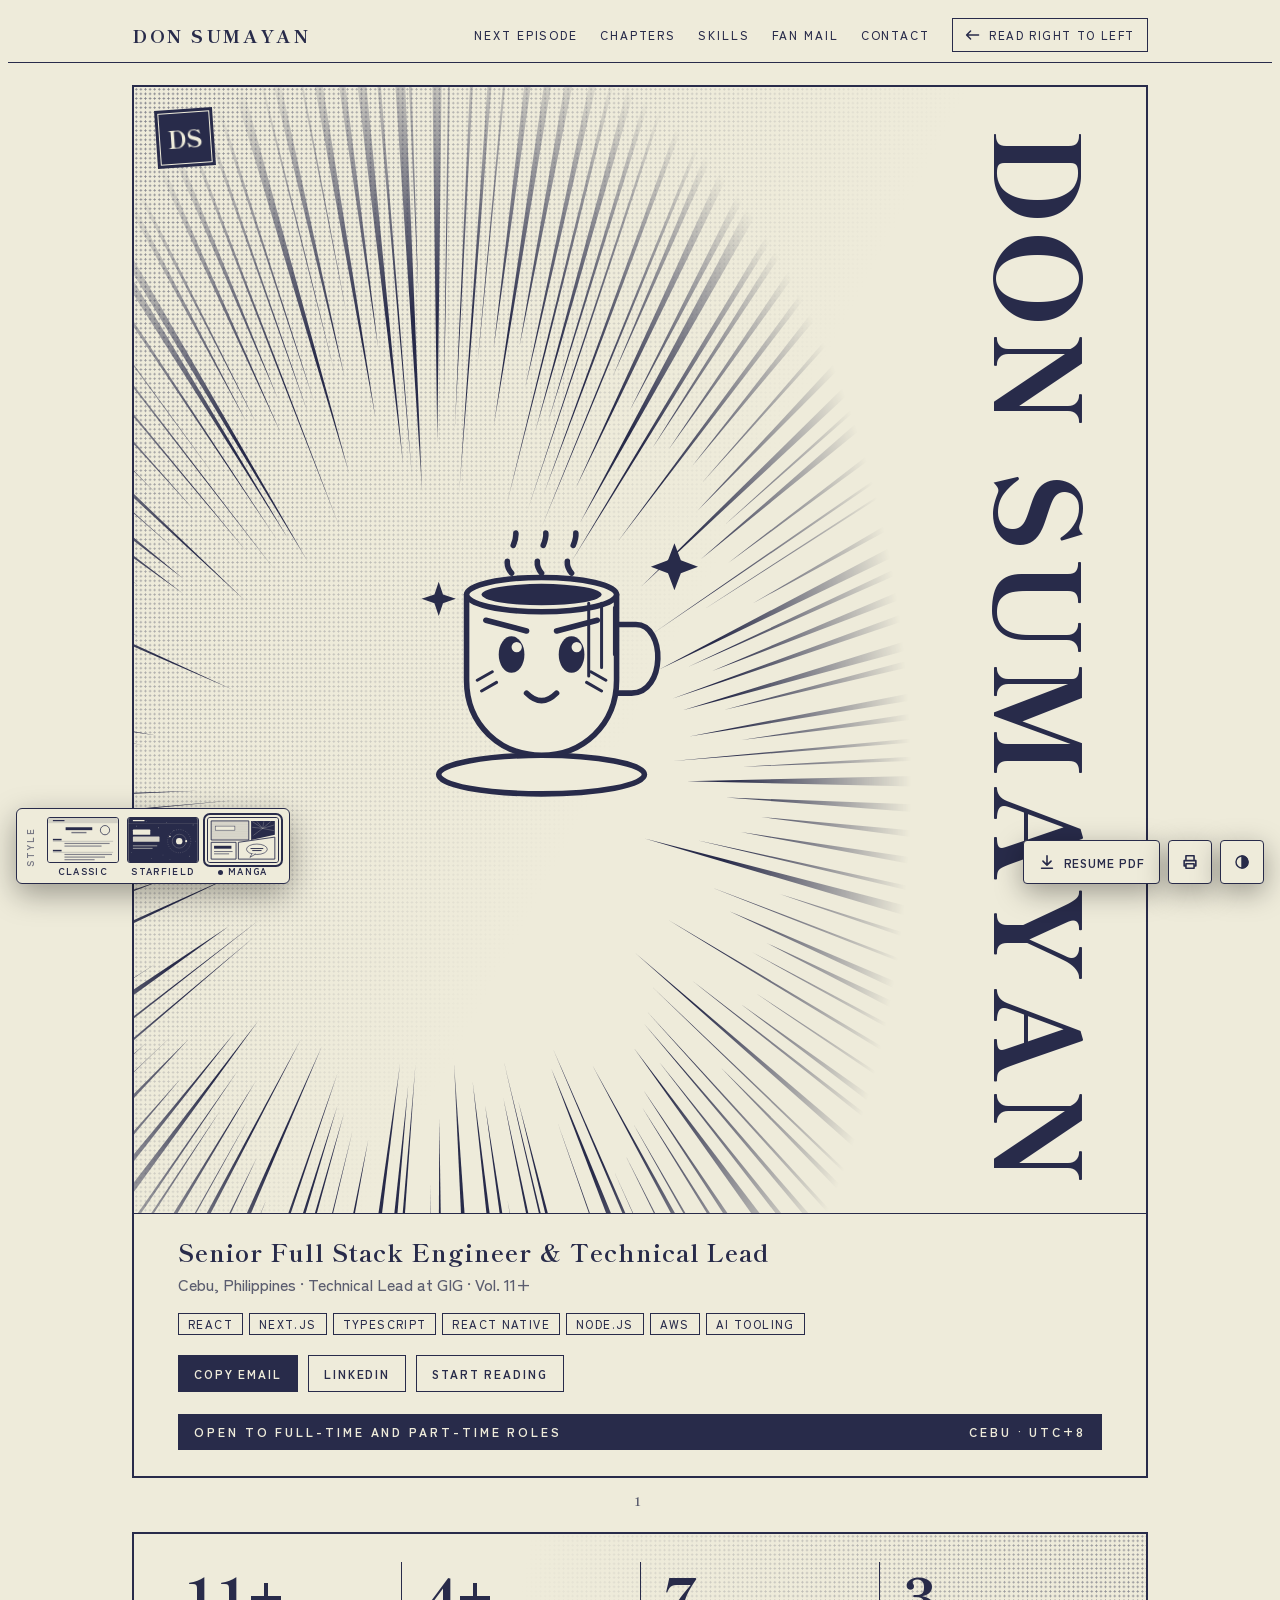
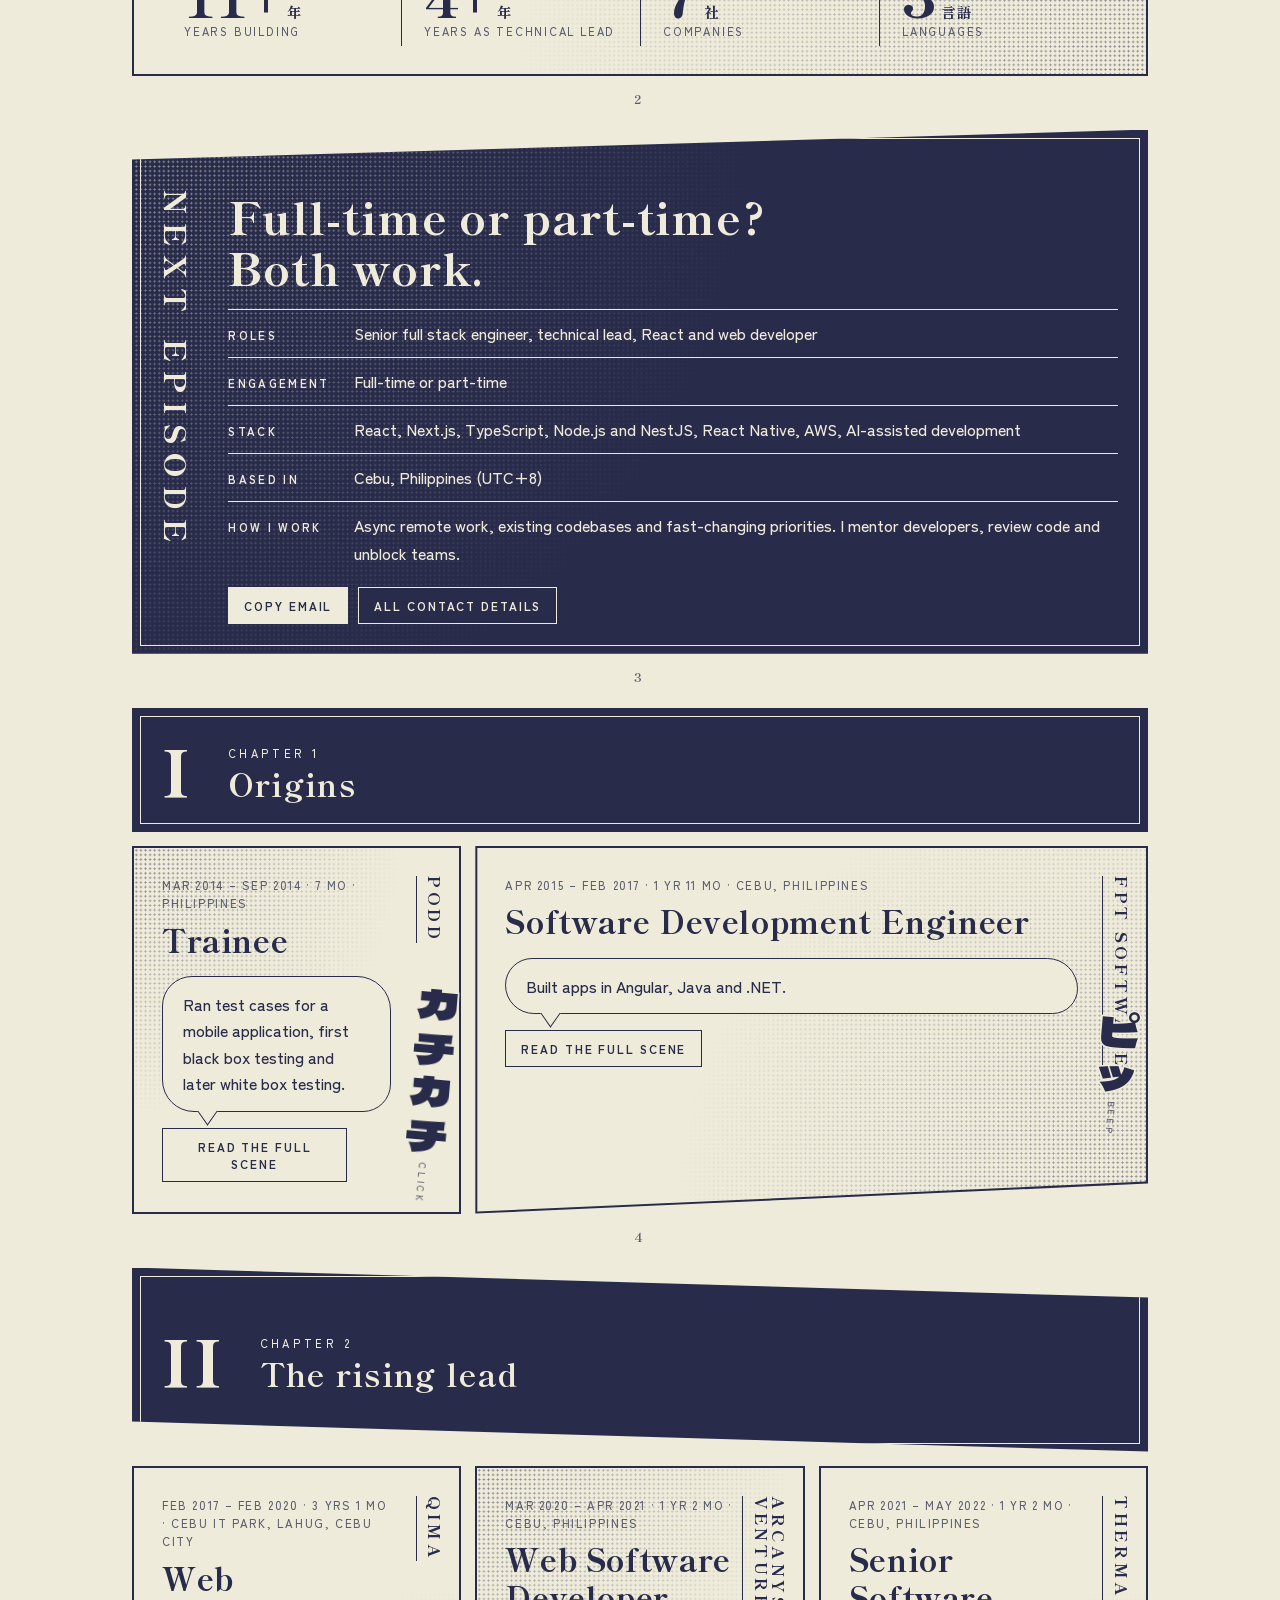
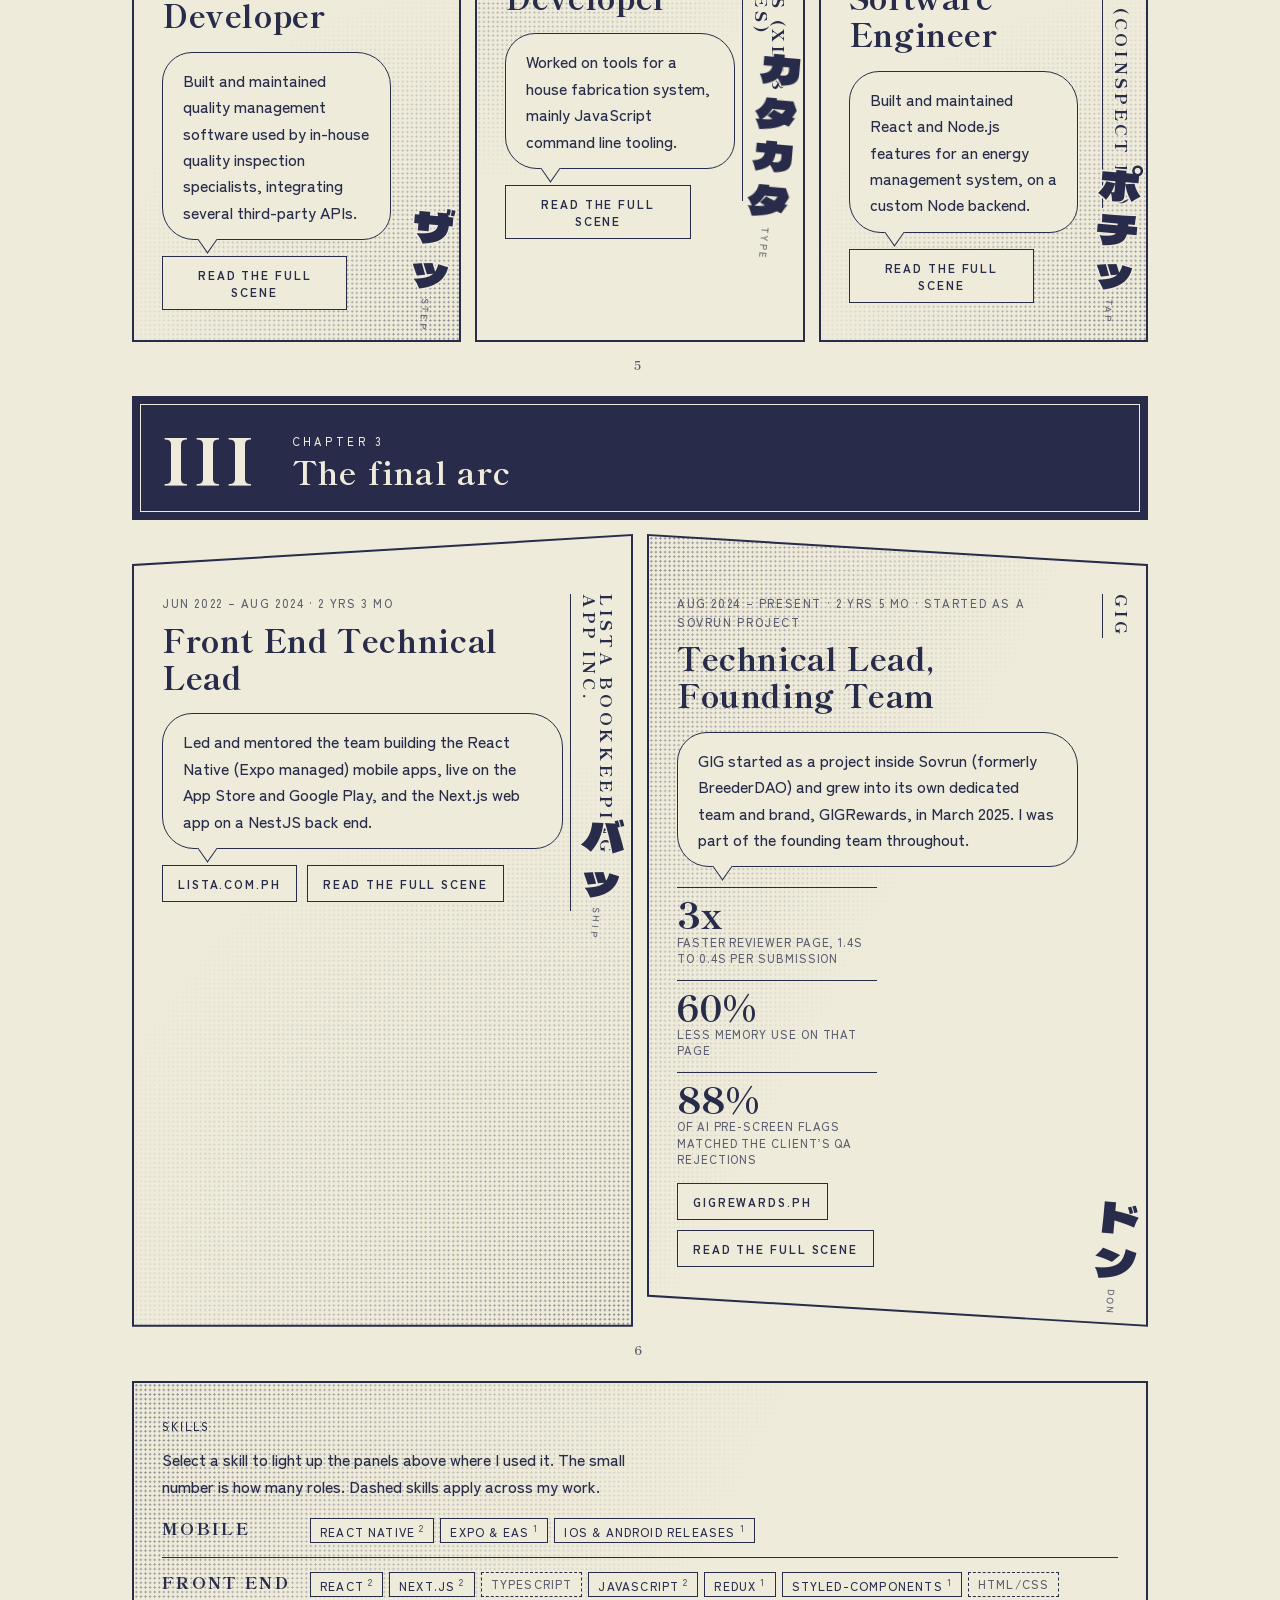
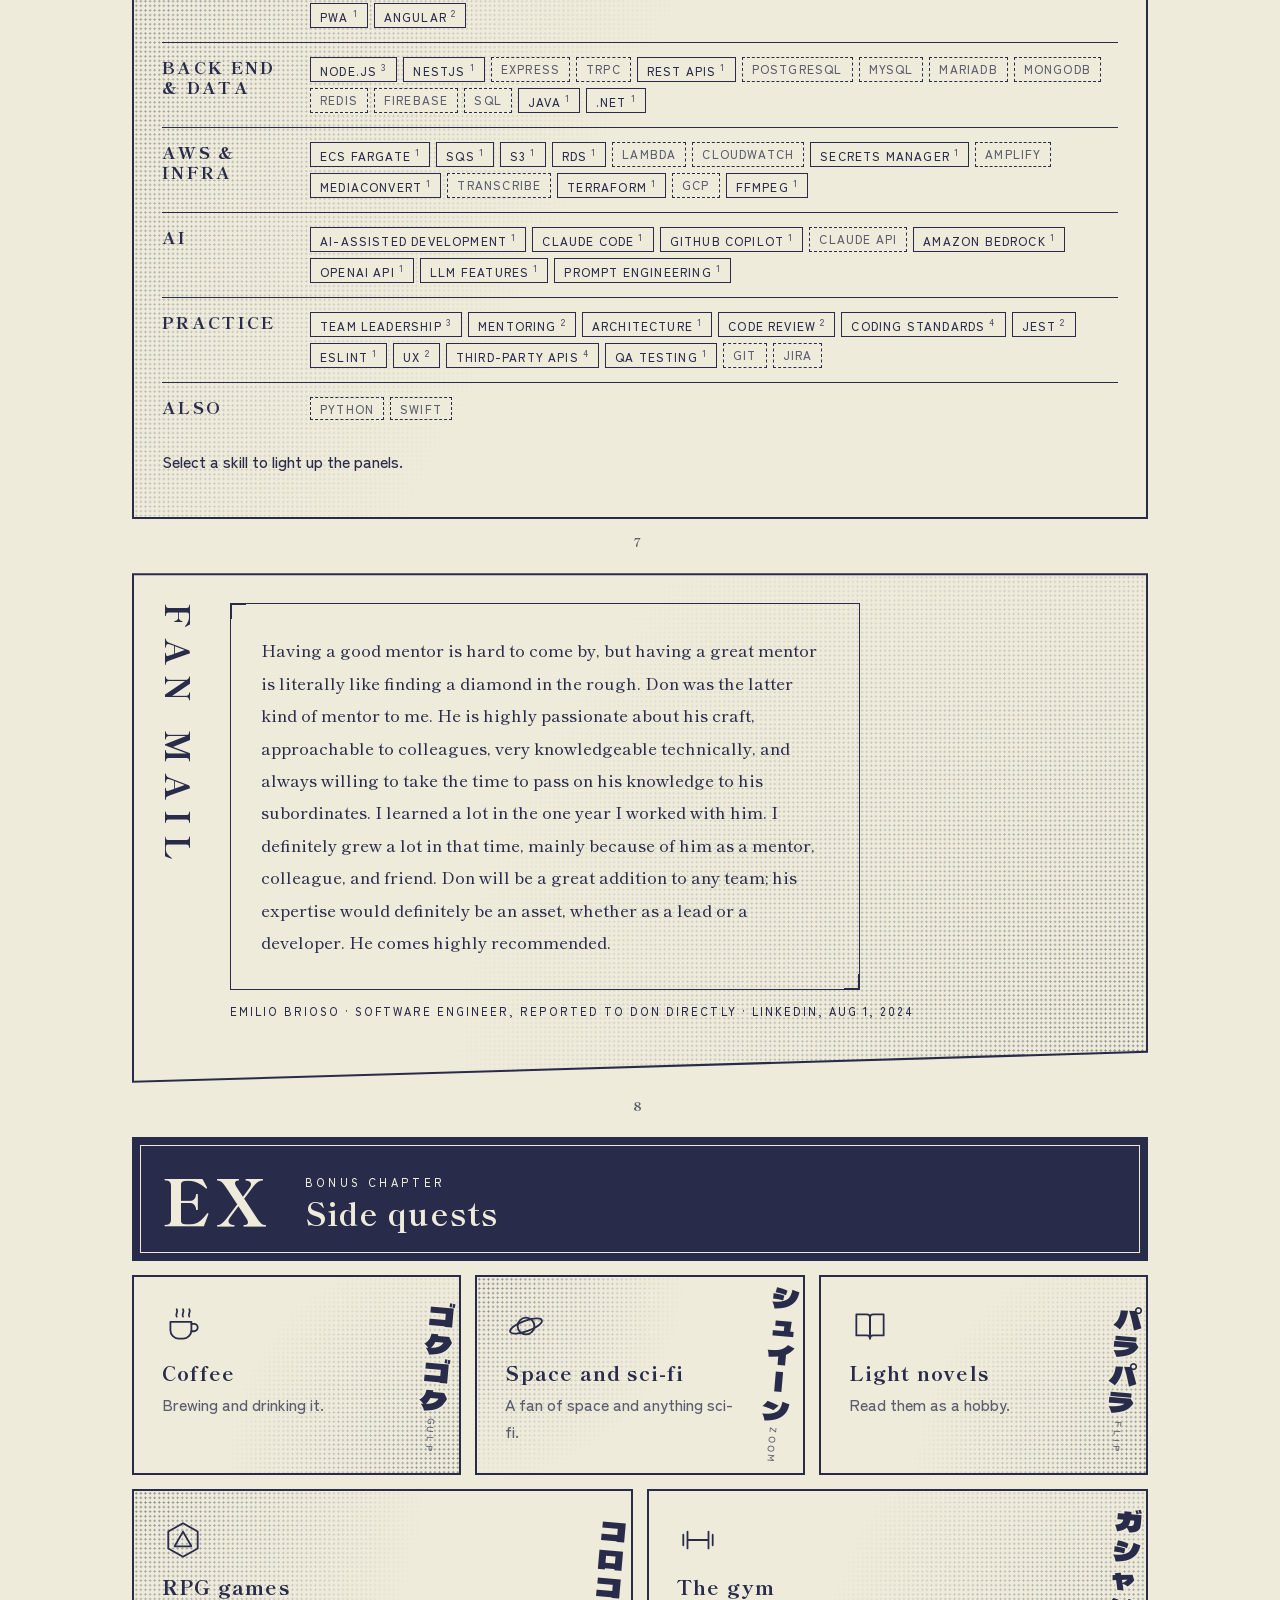
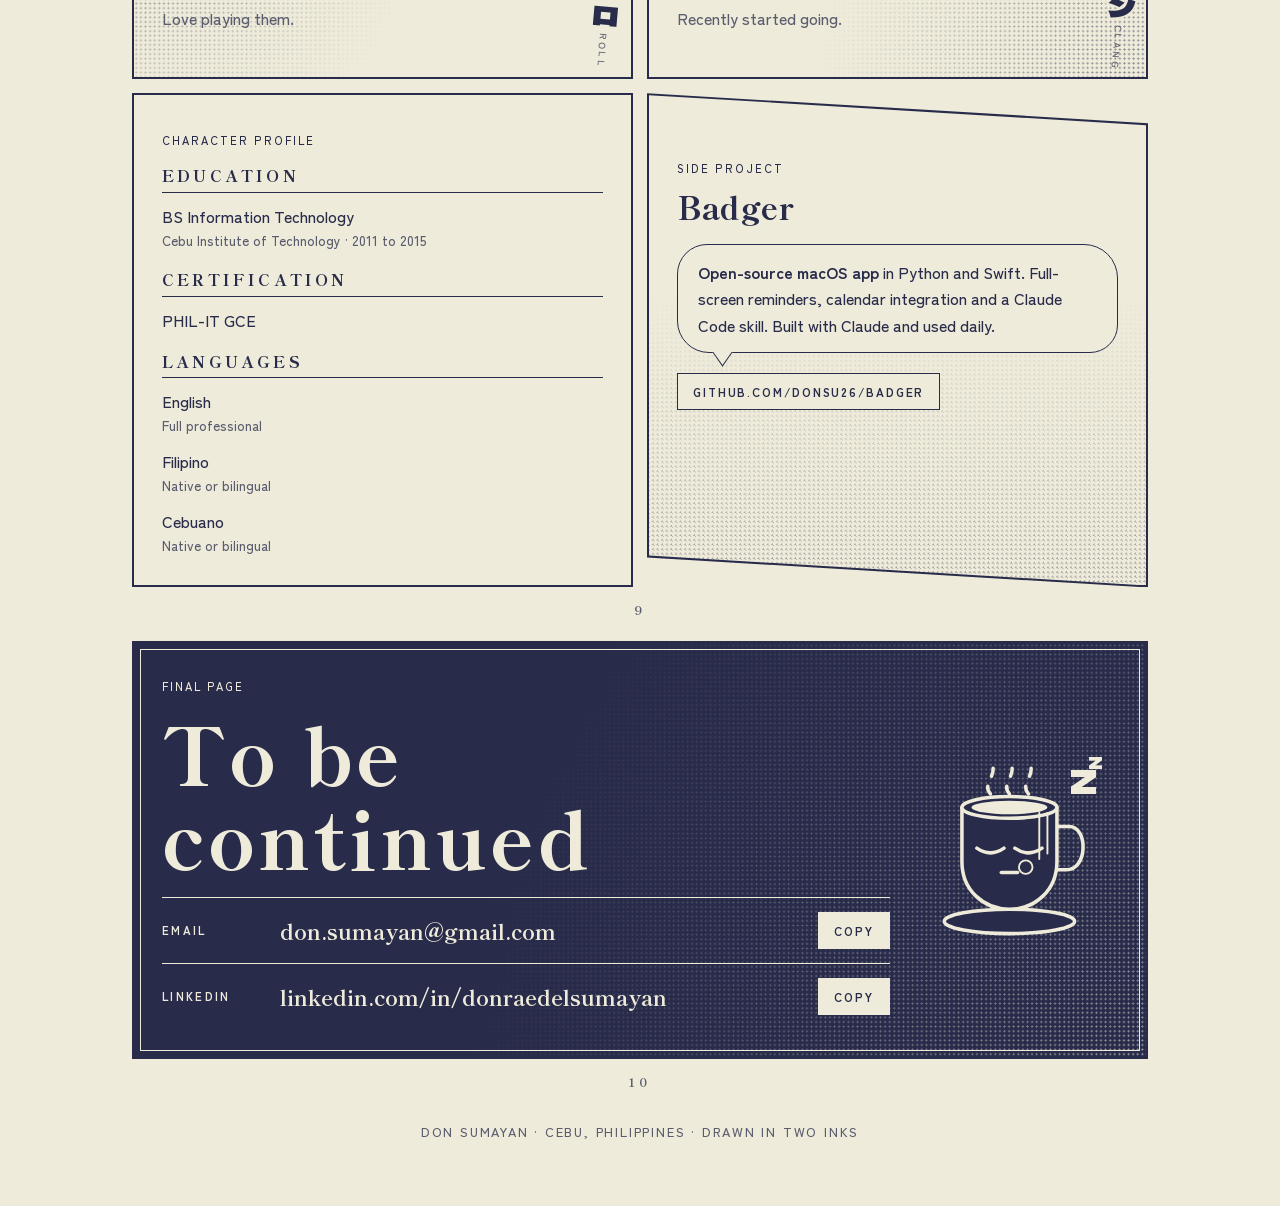
==== commit afaa4663: "Style switcher as glitchy preview windows; new style zooms out of its window Co-Authored-By: Claude " ====
--- a/manga.html
+++ b/manga.html
@@ -2,7 +2,7 @@
 <html lang="en">
 <head>
 <link rel="stylesheet" href="style-switch.css">
-<script src="style-switch.js" defer></script>
+<script src="style-switch.js"></script>
 <link rel="icon" href="files/icons/manga.svg" type="image/svg+xml">
 <link rel="icon" href="files/icons/manga-32.png" type="image/png" sizes="32x32">
 <link rel="apple-touch-icon" href="files/icons/manga-180.png">
@@ -261,13 +261,6 @@
 .themefix{position:fixed;right:16px;bottom:calc(16px + env(safe-area-inset-bottom,0px));z-index:60;width:44px;height:44px;padding:0;display:flex;align-items:center;justify-content:center;border:1px solid var(--fg);border-radius:4px;background:var(--bg);color:var(--fg);box-shadow:0 8px 28px rgba(0,0,0,.35);cursor:pointer}
 .themefix:hover{background:color-mix(in srgb,var(--fg) 12%,var(--bg));color:var(--fg)}
 @media print{.themefix{display:none}}
-.styleswitch{position:fixed;left:16px;bottom:calc(16px + env(safe-area-inset-bottom,0px));z-index:60;display:flex;align-items:stretch;border:2px solid var(--fg);background:var(--bg);box-shadow:5px 5px 0 var(--fg);animation:ssnudge 2.4s ease 1.2s 2}
-.styleswitch .ssl{display:flex;align-items:center;padding:0 12px;font:700 .66rem var(--gothic);letter-spacing:.18em;text-transform:uppercase;border-right:1px solid var(--fg)}
-.styleswitch a{display:flex;align-items:center;font:700 .76rem var(--gothic);letter-spacing:.14em;text-transform:uppercase;text-decoration:none;padding:12px 14px;color:var(--fg);transition:background .15s,color .15s}
-.styleswitch a:hover{background:var(--soft)}
-.styleswitch a[aria-current="page"]{cursor:default;background:var(--fg);color:var(--bg)}
-@keyframes ssnudge{0%,100%{transform:none}50%{transform:translate(-2px,-2px);box-shadow:7px 7px 0 var(--fg)}}
-@media(max-width:480px){.styleswitch .ssl{display:none}.styleswitch a{padding:12px 11px;font-size:.7rem}}
 </style>
 
 <header class="bar">
@@ -444,7 +437,7 @@
   </div>
 </main>
 <footer><div class="wrap">Don Sumayan · Cebu, Philippines · Drawn in two inks</div></footer>
-<nav class="styleswitch" aria-label="Choose a style"><span class="ssl">Style</span><a href="index.html?style=classic">Classic</a><a href="starfield.html">Starfield</a><a aria-current="page" title="You are viewing this style">Manga</a></nav>
+<nav class="styleswitch" aria-label="Choose a style"><span class="ssl">Style</span><a class="sw" href="index.html?style=classic" data-style="classic" title="Switch to the Classic style"><span class="win"><svg viewBox="0 0 120 76" aria-hidden="true"><rect width="120" height="76" fill="#EEEBDA"/><rect width="120" height="9" fill="#282B4A" opacity=".14"/><rect x="8" y="3.5" width="20" height="2" fill="#282B4A"/><rect x="30" y="16" width="46" height="5" fill="#282B4A"/><rect x="40" y="24" width="26" height="2.4" fill="#282B4A" opacity=".6"/><circle cx="98" cy="21" r="8" fill="none" stroke="#282B4A" stroke-width="1.3"/><rect x="8" y="36" width="15" height="2.6" fill="#282B4A"/><rect x="8" y="39.6" width="104" height=".7" fill="#282B4A" opacity=".5"/><rect x="28" y="43" width="78" height="2" fill="#282B4A" opacity=".55"/><rect x="28" y="47.5" width="64" height="2" fill="#282B4A" opacity=".55"/><rect x="8" y="55" width="15" height="2.6" fill="#282B4A"/><rect x="8" y="58.6" width="104" height=".7" fill="#282B4A" opacity=".5"/><rect x="28" y="62" width="82" height="2" fill="#282B4A" opacity=".55"/><rect x="28" y="66.5" width="70" height="2" fill="#282B4A" opacity=".55"/><rect x="28" y="71" width="52" height="2" fill="#282B4A" opacity=".55"/></svg></span><span class="swl">Classic</span></a><a class="sw" href="starfield.html" data-style="starfield" title="Switch to the Starfield style"><span class="win"><svg viewBox="0 0 120 76" aria-hidden="true"><rect width="120" height="76" fill="#282B4A"/><circle cx="14" cy="14" r="0.7" fill="#EEEBDA" opacity="0.8"/><circle cx="31" cy="6" r="0.5" fill="#EEEBDA" opacity="0.6"/><circle cx="52" cy="17" r="0.8" fill="#EEEBDA" opacity="0.9"/><circle cx="66" cy="8" r="0.5" fill="#EEEBDA" opacity="0.6"/><circle cx="78" cy="22" r="0.6" fill="#EEEBDA" opacity="0.7"/><circle cx="112" cy="12" r="0.7" fill="#EEEBDA" opacity="0.8"/><circle cx="106" cy="66" r="0.6" fill="#EEEBDA" opacity="0.7"/><circle cx="60" cy="64" r="0.5" fill="#EEEBDA" opacity="0.5"/><circle cx="6" cy="60" r="0.6" fill="#EEEBDA" opacity="0.6"/><circle cx="72" cy="72" r="0.5" fill="#EEEBDA" opacity="0.6"/><circle cx="116" cy="40" r="0.5" fill="#EEEBDA" opacity="0.5"/><circle cx="40" cy="70" r="0.6" fill="#EEEBDA" opacity="0.6"/><rect y="9" width="120" height=".6" fill="#EEEBDA" opacity=".3"/><rect x="8" y="3.5" width="20" height="2" fill="#EEEBDA"/><rect x="8" y="20" width="30" height="9" rx="1" fill="#EEEBDA"/><rect x="8" y="32" width="46" height="9" rx="1" fill="#EEEBDA" opacity=".88"/><rect x="8" y="47" width="42" height="2" fill="#EEEBDA" opacity=".5"/><rect x="8" y="51.5" width="34" height="2" fill="#EEEBDA" opacity=".5"/><circle cx="88" cy="40" r="20" fill="none" stroke="#EEEBDA" stroke-opacity=".35" stroke-dasharray="1.5 2.5"/><circle cx="88" cy="40" r="12" fill="none" stroke="#EEEBDA" stroke-opacity=".35"/><circle cx="88" cy="40" r="5.5" fill="#EEEBDA"/><circle cx="100" cy="40" r="1.8" fill="#EEEBDA"/><circle cx="72" cy="32" r="1.4" fill="#EEEBDA"/></svg></span><span class="swl">Starfield</span></a><a class="sw" aria-current="page" title="You are viewing this style"><span class="win"><svg viewBox="0 0 120 76" aria-hidden="true"><defs><pattern id="ssTone" width="3" height="3" patternUnits="userSpaceOnUse"><circle cx="1.5" cy="1.5" r=".65" fill="#282B4A"/></pattern></defs><rect width="120" height="76" fill="#EEEBDA"/><path d="M5 5H70V38H5Z" fill="url(#ssTone)" stroke="#282B4A" stroke-width="1.5"/><rect x="12" y="14" width="34" height="7" fill="#EEEBDA" stroke="#282B4A" stroke-width=".8"/><path d="M74 5H115V29L74 38Z" fill="#282B4A"/><path d="M94 18L76 6" stroke="#EEEBDA" stroke-width=".6" opacity=".7"/><path d="M94 18L84 6" stroke="#EEEBDA" stroke-width=".6" opacity=".7"/><path d="M94 18L96 6" stroke="#EEEBDA" stroke-width=".6" opacity=".7"/><path d="M94 18L108 6" stroke="#EEEBDA" stroke-width=".6" opacity=".7"/><path d="M94 18L114 12" stroke="#EEEBDA" stroke-width=".6" opacity=".7"/><path d="M94 18L114 22" stroke="#EEEBDA" stroke-width=".6" opacity=".7"/><path d="M94 18L78 30" stroke="#EEEBDA" stroke-width=".6" opacity=".7"/><path d="M94 18L76 16" stroke="#EEEBDA" stroke-width=".6" opacity=".7"/><path d="M5 42H48V71H5Z" fill="#EEEBDA" stroke="#282B4A" stroke-width="1.5"/><rect x="10" y="48" width="30" height="5" fill="#282B4A"/><rect x="10" y="57" width="32" height="1.8" fill="#282B4A" opacity=".6"/><rect x="10" y="61" width="26" height="1.8" fill="#282B4A" opacity=".6"/><path d="M52 42L115 33V71H52Z" fill="#EEEBDA" stroke="#282B4A" stroke-width="1.5"/><ellipse cx="84" cy="54" rx="18" ry="9" fill="#EEEBDA" stroke="#282B4A" stroke-width="1.1"/><path d="M76 61L72 68L82 62" fill="#EEEBDA" stroke="#282B4A" stroke-width="1.1"/><rect x="73" y="52" width="22" height="1.6" fill="#282B4A"/><rect x="76" y="55.5" width="16" height="1.6" fill="#282B4A"/></svg></span><span class="swl">Manga</span></a></nav>
 <a class="dlfix" href="files/Don_Sumayan_Resume.pdf" download="Don_Sumayan_Resume.pdf" title="Download my resume (PDF)" aria-label="Download my resume as a PDF"><svg width="18" height="18" viewBox="0 0 20 20" fill="none" stroke="currentColor" stroke-width="1.8" stroke-linecap="round" stroke-linejoin="round" aria-hidden="true"><path d="M10 3v10M5.5 9 10 13.5 14.5 9M4 17h12"/></svg><span class="dllbl">Resume PDF</span></a>
 <button class="printfix" id="printBtn" type="button" title="Print my resume" aria-label="Print my resume"><svg width="18" height="18" viewBox="0 0 20 20" fill="none" stroke="currentColor" stroke-width="1.8" stroke-linecap="round" stroke-linejoin="round" aria-hidden="true"><path d="M5.5 7V3h9v4M5.5 14.5h-2v-6h13v6h-2M5.5 12h9v5h-9z"/></svg></button>
 <button class="themefix" id="theme" type="button" aria-label="Switch colour theme" title="Switch colour theme">
--- a/style-switch.css
+++ b/style-switch.css
@@ -1,51 +1,163 @@
-/* Style-to-style transitions (shared by classic, starfield and manga).
-   Chrome/Edge/Safari: native cross-document View Transitions.
-   Others: style-switch.js plays a scripted version of the same glitch. */
+/* Style switcher + style-to-style transitions (shared by classic, starfield and manga).
+   The switcher is a row of little "windows", each a tiny drawing of that style.
+   Clicking one zooms the new page out of that window (native cross-document
+   View Transitions in Chrome/Edge/Safari; scripted glitch fallback elsewhere). */
+
+/* ---------- the switcher ---------- */
+html .styleswitch{
+  position:fixed; left:16px; bottom:calc(16px + env(safe-area-inset-bottom,0px)); z-index:1040;
+  display:flex; align-items:flex-end; gap:8px;
+  padding:8px 10px 6px 6px;
+  border:1px solid var(--fg); border-radius:6px;
+  background:var(--bg); color:var(--fg);
+  box-shadow:0 10px 30px rgba(0,0,0,.35);
+  overflow:visible; animation:none;
+}
+html .styleswitch .ssl{
+  writing-mode:vertical-rl; transform:rotate(180deg); align-self:center;
+  padding:0; border:0; margin:0;
+  font-size:.58rem; font-weight:700; letter-spacing:.22em; text-transform:uppercase;
+  color:var(--fg); opacity:.6;
+}
+html .styleswitch .sw{
+  position:relative; display:flex; flex-direction:column; align-items:center; gap:4px;
+  padding:0; margin:0; border:0; background:none; color:var(--fg);
+  text-decoration:none; font-size:.6rem; font-weight:700; letter-spacing:.14em; text-transform:uppercase; line-height:1;
+}
+html .styleswitch .sw:hover{ background:none; color:var(--fg); opacity:1; text-decoration:none; }
+html .styleswitch .win{
+  position:relative; display:block; width:72px; height:46px;
+  border:1px solid var(--fg); border-radius:3px; overflow:hidden;
+  background:var(--bg);
+  transform-origin:50% 100%;
+  transition:transform .28s cubic-bezier(.2,.8,.2,1), box-shadow .28s;
+}
+html .styleswitch .win svg{ display:block; width:100%; height:100%; }
+/* scanlines + a sweeping bar, shown while a window is "live" */
+html .styleswitch .win::before,
+html .styleswitch .win::after{ content:""; position:absolute; inset:0; pointer-events:none; opacity:0; transition:opacity .2s; }
+html .styleswitch .win::before{ background:repeating-linear-gradient(0deg, rgba(0,0,0,.22) 0 1px, transparent 1px 3px); }
+html .styleswitch .win::after{
+  background:linear-gradient(180deg, transparent 0 40%, rgba(255,255,255,.35) 48%, transparent 56%);
+  background-size:100% 220%; background-position:0 -100%;
+}
+html .styleswitch .sw[href]{ cursor:pointer; }
+html .styleswitch .sw[href]:hover,
+html .styleswitch .sw[href]:focus-visible{ z-index:2; outline:none; }
+html .styleswitch .sw[href]:hover .win,
+html .styleswitch .sw[href]:focus-visible .win{
+  transform:translateY(-8px) scale(1.65);
+  box-shadow:0 14px 30px rgba(0,0,0,.45);
+}
+html .styleswitch .sw[href]:hover .win::before,
+html .styleswitch .sw[href]:focus-visible .win::before,
+html .styleswitch .win.zap::before{ opacity:1; }
+html .styleswitch .sw[href]:hover .win::after,
+html .styleswitch .sw[href]:focus-visible .win::after{ opacity:1; animation:sw-sweep 1.4s linear infinite; }
+html .styleswitch .sw[href]:hover .win svg,
+html .styleswitch .sw[href]:focus-visible .win svg,
+html .styleswitch .win.zap svg{ animation:sw-glitch .52s steps(1,end); }
+html .styleswitch .sw[href]:hover .swl,
+html .styleswitch .sw[href]:focus-visible .swl{ animation:sw-text .52s steps(1,end); }
+html .styleswitch .sw[aria-current] .win{ outline:2px solid var(--fg); outline-offset:2px; }
+html .styleswitch .sw[aria-current] .swl::before{ content:""; display:inline-block; width:5px; height:5px; margin:0 5px 1px 0; border-radius:50%; background:currentColor; vertical-align:middle; }
+html .styleswitch .sw[aria-current]{ cursor:default; }
+
+@keyframes sw-glitch{
+  0%  { transform:none; filter:none; clip-path:none; }
+  12% { transform:translateX(-5px); filter:invert(1); }
+  24% { transform:translateX(4px) skewX(-10deg); filter:none; clip-path:inset(18% 0 46% 0); }
+  36% { transform:translateX(-3px); clip-path:inset(58% 0 6% 0); }
+  48% { transform:translateX(2px) scaleY(1.08); filter:invert(1); clip-path:none; }
+  62% { transform:translateX(-1px); filter:contrast(1.6); }
+  78% { transform:translateX(1px); filter:none; }
+  100%{ transform:none; filter:none; clip-path:none; }
+}
+@keyframes sw-text{
+  0%  { transform:none; opacity:1; }
+  20% { transform:translateX(-3px) skewX(-12deg); opacity:.5; }
+  40% { transform:translateX(2px); opacity:1; }
+  60% { transform:translateX(-1px) skewX(8deg); opacity:.6; }
+  100%{ transform:none; opacity:1; }
+}
+@keyframes sw-sweep{ from{ background-position:0 -100%; } to{ background-position:0 200%; } }
+
+@media (max-width:480px){
+  html .styleswitch{ gap:6px; padding:6px 8px 5px; }
+  html .styleswitch .ssl{ display:none; }
+  html .styleswitch .win{ width:52px; height:33px; }
+  html .styleswitch .sw{ font-size:.52rem; letter-spacing:.1em; }
+  html .styleswitch .sw[href]:hover .win{ transform:translateY(-6px) scale(1.4); }
+}
+@media print{ html .styleswitch{ display:none !important; } }
+
+/* ---------- page-to-page transition ---------- */
 @view-transition { navigation: auto; }
 
 /* pieces that exist on every style morph from one look into the next */
-.styleswitch{ view-transition-name: styleswitch; }
 .dlfix{ view-transition-name: dock-dl; }
 .printfix{ view-transition-name: dock-print; }
 .themefix, .theme-toggle{ view-transition-name: dock-theme; }
 .topnav .brand, .nav .brand, .bar .brand{ view-transition-name: brand; }
 
-::view-transition-group(*){ animation-duration: .62s; animation-timing-function: cubic-bezier(.7,0,.2,1); }
-::view-transition-old(root){ animation: ss-glitch-out .42s steps(1,end) both; }
-::view-transition-new(root){ animation: ss-glitch-in .7s cubic-bezier(.2,.8,.2,1) both; }
+/* where the clicked window was (set by style-switch.js; defaults = centre) */
+:root{ --ss-x:50vw; --ss-y:50vh; --ss-s:.05; --ss-cb:0%; }
 
-@keyframes ss-glitch-out{
-  0%   { clip-path: inset(0); transform: none; filter: none; opacity: 1; }
-  12%  { transform: translateX(1.5%); filter: contrast(1.4); }
-  24%  { clip-path: inset(0 0 22% 0); transform: translateX(-3%) skewX(6deg); filter: invert(1); }
-  36%  { clip-path: inset(30% 0 8% 0); transform: translateX(4%); filter: none; }
-  50%  { clip-path: inset(10% 0 52% 0); transform: translateX(-5%) skewX(-10deg); filter: invert(1); }
-  64%  { clip-path: inset(46% 0 30% 0); transform: translateX(6%); filter: contrast(2); opacity: .8; }
-  80%  { clip-path: inset(49% 0 49% 0); transform: translateX(0) scaleX(1.1); filter: invert(1); opacity: .6; }
-  100% { clip-path: inset(50% 0 50% 0); opacity: 0; }
+::view-transition-group(*){ animation-duration:.7s; animation-timing-function:cubic-bezier(.7,0,.2,1); }
+::view-transition-old(root){ animation: ss-old .78s linear both; }
+::view-transition-new(root){ animation: ss-portal .78s linear both; transform-origin:0 0; }
+
+/* the new page grows out of the window it was chosen from, glitching on the way */
+@keyframes ss-portal{
+  0%   { transform:translate(var(--ss-x),var(--ss-y)) scale(var(--ss-s)); clip-path:inset(0 0 var(--ss-cb) 0); filter:invert(1); }
+  8%   { transform:translate(calc(var(--ss-x) + 6px),var(--ss-y)) scale(var(--ss-s)); filter:none; }
+  14%  { transform:translate(var(--ss-x),var(--ss-y)) scale(var(--ss-s)); filter:invert(1); }
+  30%  { transform:translate(calc(var(--ss-x) * .7),calc(var(--ss-y) * .7)) scale(calc(1 - (1 - var(--ss-s)) * .7)); clip-path:inset(0 0 calc(var(--ss-cb) * .7) 0); filter:none; animation-timing-function:steps(1,end); }
+  38%  { transform:translate(calc(var(--ss-x) * .62 - 18px),calc(var(--ss-y) * .62)) scale(calc(1 - (1 - var(--ss-s)) * .62)) skewX(-6deg); clip-path:inset(12% 0 calc(var(--ss-cb) * .62 + 30%) 0); filter:invert(1); animation-timing-function:steps(1,end); }
+  44%  { transform:translate(calc(var(--ss-x) * .55),calc(var(--ss-y) * .55)) scale(calc(1 - (1 - var(--ss-s)) * .55)); clip-path:inset(0 0 calc(var(--ss-cb) * .55) 0); filter:none; animation-timing-function:cubic-bezier(.2,.8,.2,1); }
+  70%  { transform:translate(calc(var(--ss-x) * .12),calc(var(--ss-y) * .12)) scale(calc(1 - (1 - var(--ss-s)) * .12)); clip-path:inset(0 0 calc(var(--ss-cb) * .12) 0); }
+  78%  { transform:translate(-6px,0) scale(1.004); clip-path:inset(0 0 0 0); filter:contrast(1.4); animation-timing-function:steps(1,end); }
+  84%  { transform:translate(4px,0); clip-path:inset(46% 0 30% 0); filter:invert(1); animation-timing-function:steps(1,end); }
+  88%  { transform:translate(-2px,0); clip-path:inset(0); filter:none; }
+  100% { transform:none; clip-path:inset(0); filter:none; }
 }
-@keyframes ss-glitch-in{
-  0%   { clip-path: inset(49% 0 49% 0); transform: scaleX(1.2); filter: invert(1) contrast(1.6); }
-  14%  { clip-path: inset(38% 0 44% 0); transform: translateX(-5%) skewX(12deg); filter: invert(1); }
-  26%  { clip-path: inset(8% 0 62% 0);  transform: translateX(4%); filter: none; }
-  38%  { clip-path: inset(55% 0 6% 0);  transform: translateX(-3%) skewX(-6deg); filter: contrast(1.5); }
-  50%  { clip-path: inset(0 0 30% 0);   transform: translateX(2%); filter: invert(1); }
-  62%  { clip-path: inset(18% 0 0 0);   transform: translateX(-1.2%) skewX(3deg); filter: none; }
-  76%  { clip-path: inset(0);           transform: translateX(.6%); }
-  88%  { transform: translateX(-.3%); }
-  100% { clip-path: inset(0); transform: none; filter: none; }
+/* the old page stutters and sinks back while the window opens over it */
+@keyframes ss-old{
+  0%   { transform:none; filter:none; }
+  20%  { transform:translateX(-4px); filter:contrast(1.3); animation-timing-function:steps(1,end); }
+  26%  { transform:translateX(5px) skewX(4deg); clip-path:inset(0 0 40% 0); animation-timing-function:steps(1,end); }
+  32%  { transform:none; clip-path:none; filter:none; }
+  60%  { transform:scale(.97); filter:brightness(.7); }
+  100% { transform:scale(.94); filter:brightness(.45) blur(2px); }
 }
 
 /* scripted fallback (browsers without cross-document view transitions) */
+@keyframes ss-glitch-out{
+  0%   { clip-path:inset(0); transform:none; filter:none; opacity:1; }
+  20%  { clip-path:inset(0 0 22% 0); transform:translateX(-3%) skewX(6deg); filter:invert(1); }
+  40%  { clip-path:inset(30% 0 8% 0); transform:translateX(4%); filter:none; }
+  60%  { clip-path:inset(10% 0 52% 0); transform:translateX(-5%) skewX(-10deg); filter:invert(1); opacity:.8; }
+  80%  { clip-path:inset(49% 0 49% 0); transform:scaleX(1.1); opacity:.6; }
+  100% { clip-path:inset(50% 0 50% 0); opacity:0; }
+}
+@keyframes ss-glitch-in{
+  0%   { clip-path:inset(49% 0 49% 0); transform:scaleX(1.2); filter:invert(1); }
+  20%  { clip-path:inset(8% 0 62% 0); transform:translateX(4%); filter:none; }
+  40%  { clip-path:inset(55% 0 6% 0); transform:translateX(-3%) skewX(-6deg); }
+  60%  { clip-path:inset(0 0 30% 0); transform:translateX(2%); filter:invert(1); }
+  80%  { clip-path:inset(0); transform:translateX(-.6%); filter:none; }
+  100% { clip-path:inset(0); transform:none; filter:none; }
+}
 html.ss-leaving body{ animation: ss-glitch-out .38s steps(1,end) both; }
 html.ss-entering body{ animation: ss-glitch-in .7s cubic-bezier(.2,.8,.2,1) both; }
 
 @media (prefers-reduced-motion: reduce){
-  ::view-transition-group(*), ::view-transition-old(root), ::view-transition-new(root){ animation-duration: .2s; animation-timing-function: ease; }
+  ::view-transition-group(*), ::view-transition-old(root), ::view-transition-new(root){ animation-duration:.2s; animation-timing-function:ease; }
   ::view-transition-old(root){ animation-name: ss-fade-out; }
   ::view-transition-new(root){ animation-name: ss-fade-in; }
-  html.ss-leaving body, html.ss-entering body{ animation: none; }
+  html.ss-leaving body, html.ss-entering body{ animation:none; }
+  html .styleswitch .win, html .styleswitch .win svg, html .styleswitch .swl, html .styleswitch .win::after{ animation:none !important; transition:none; }
 }
-@keyframes ss-fade-out{ to{ opacity: 0; } }
-@keyframes ss-fade-in{ from{ opacity: 0; } }
-@media print{ html.ss-leaving body, html.ss-entering body{ animation: none !important; } }
+@keyframes ss-fade-out{ to{ opacity:0; } }
+@keyframes ss-fade-in{ from{ opacity:0; } }
+@media print{ html.ss-leaving body, html.ss-entering body{ animation:none !important; } }
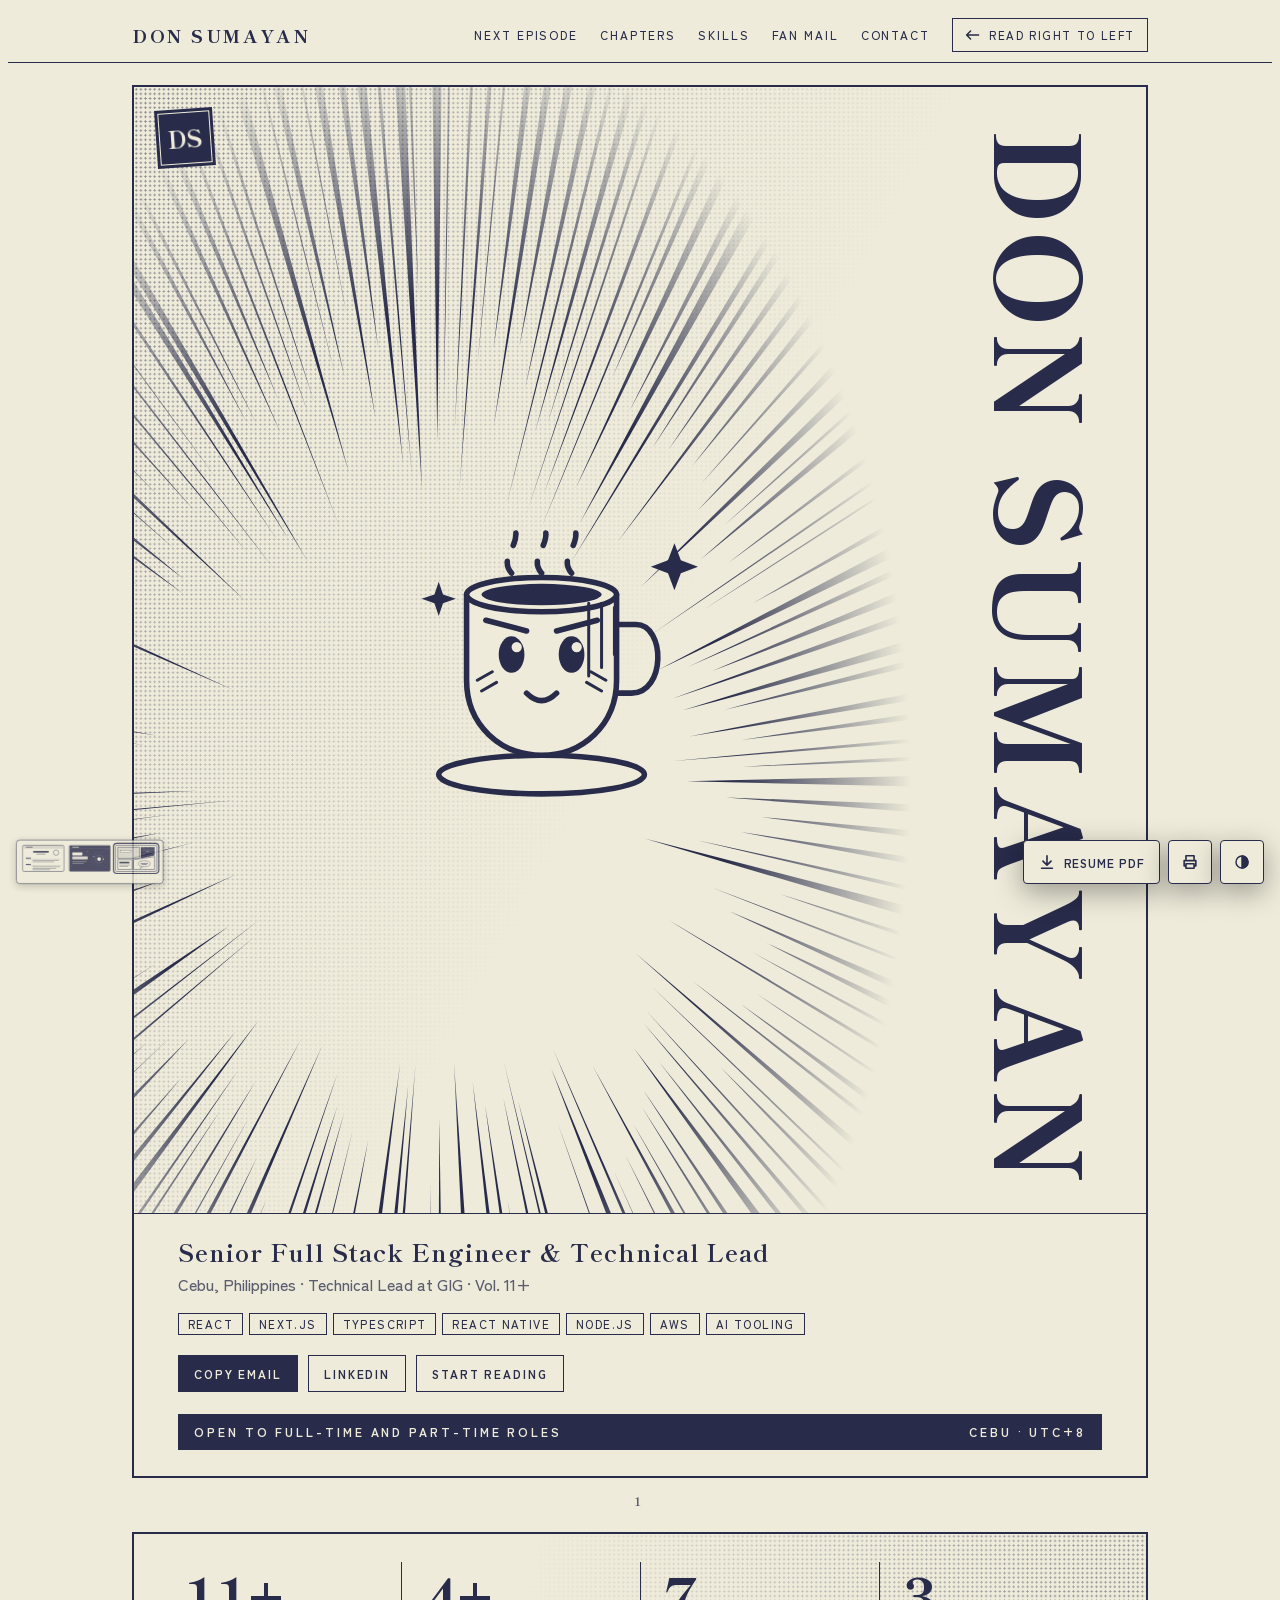
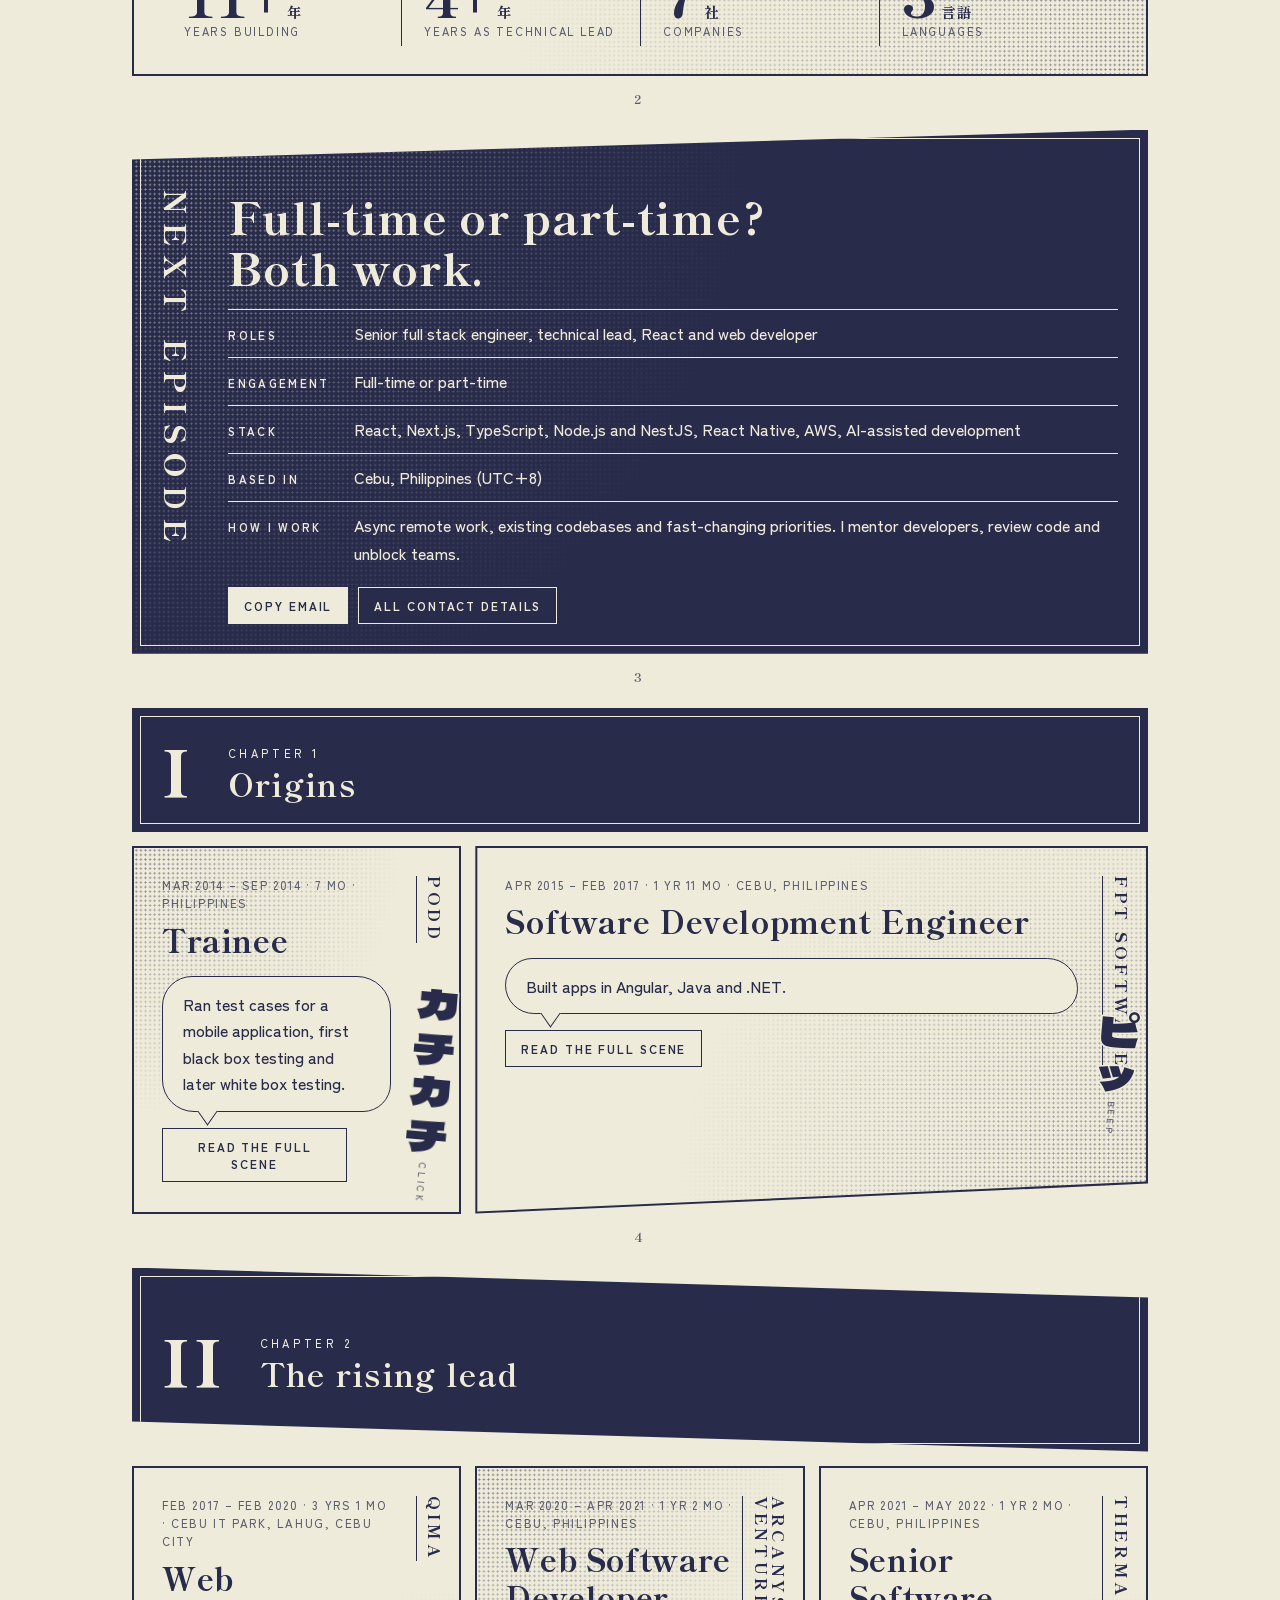
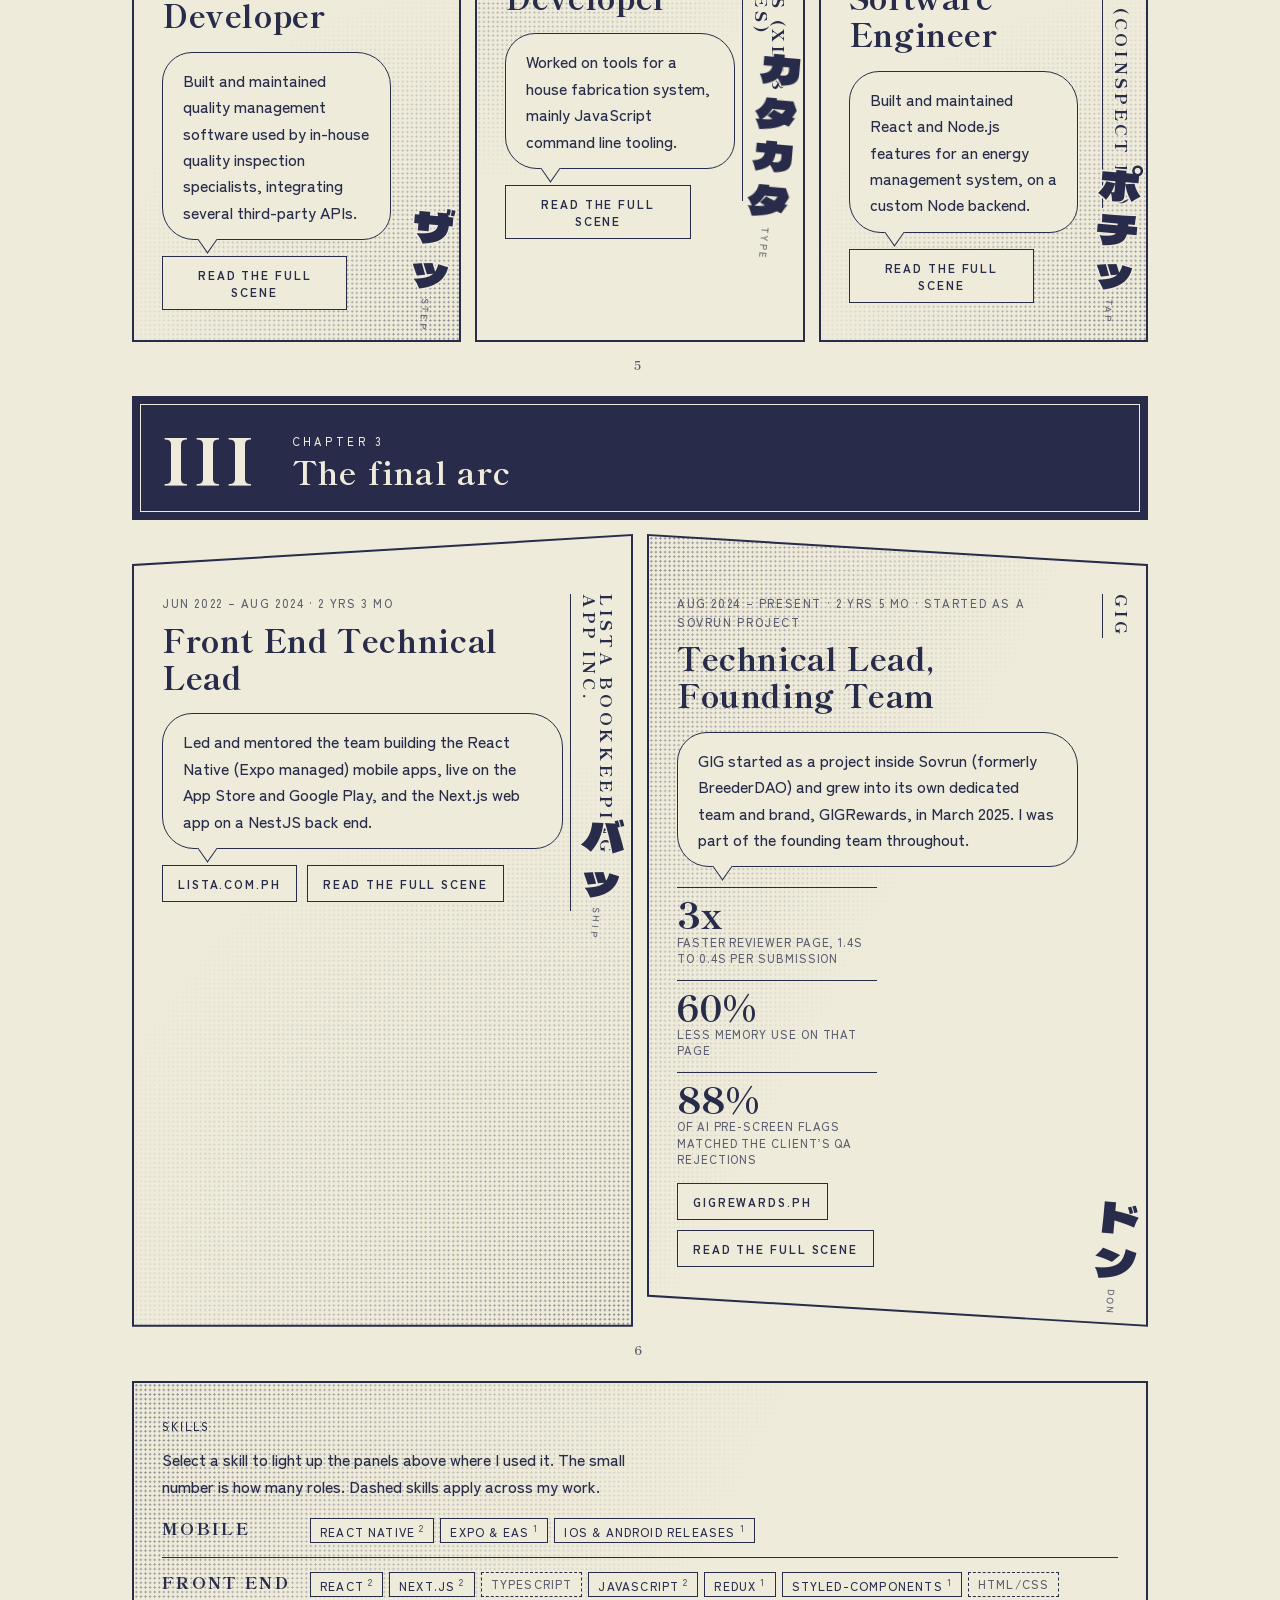
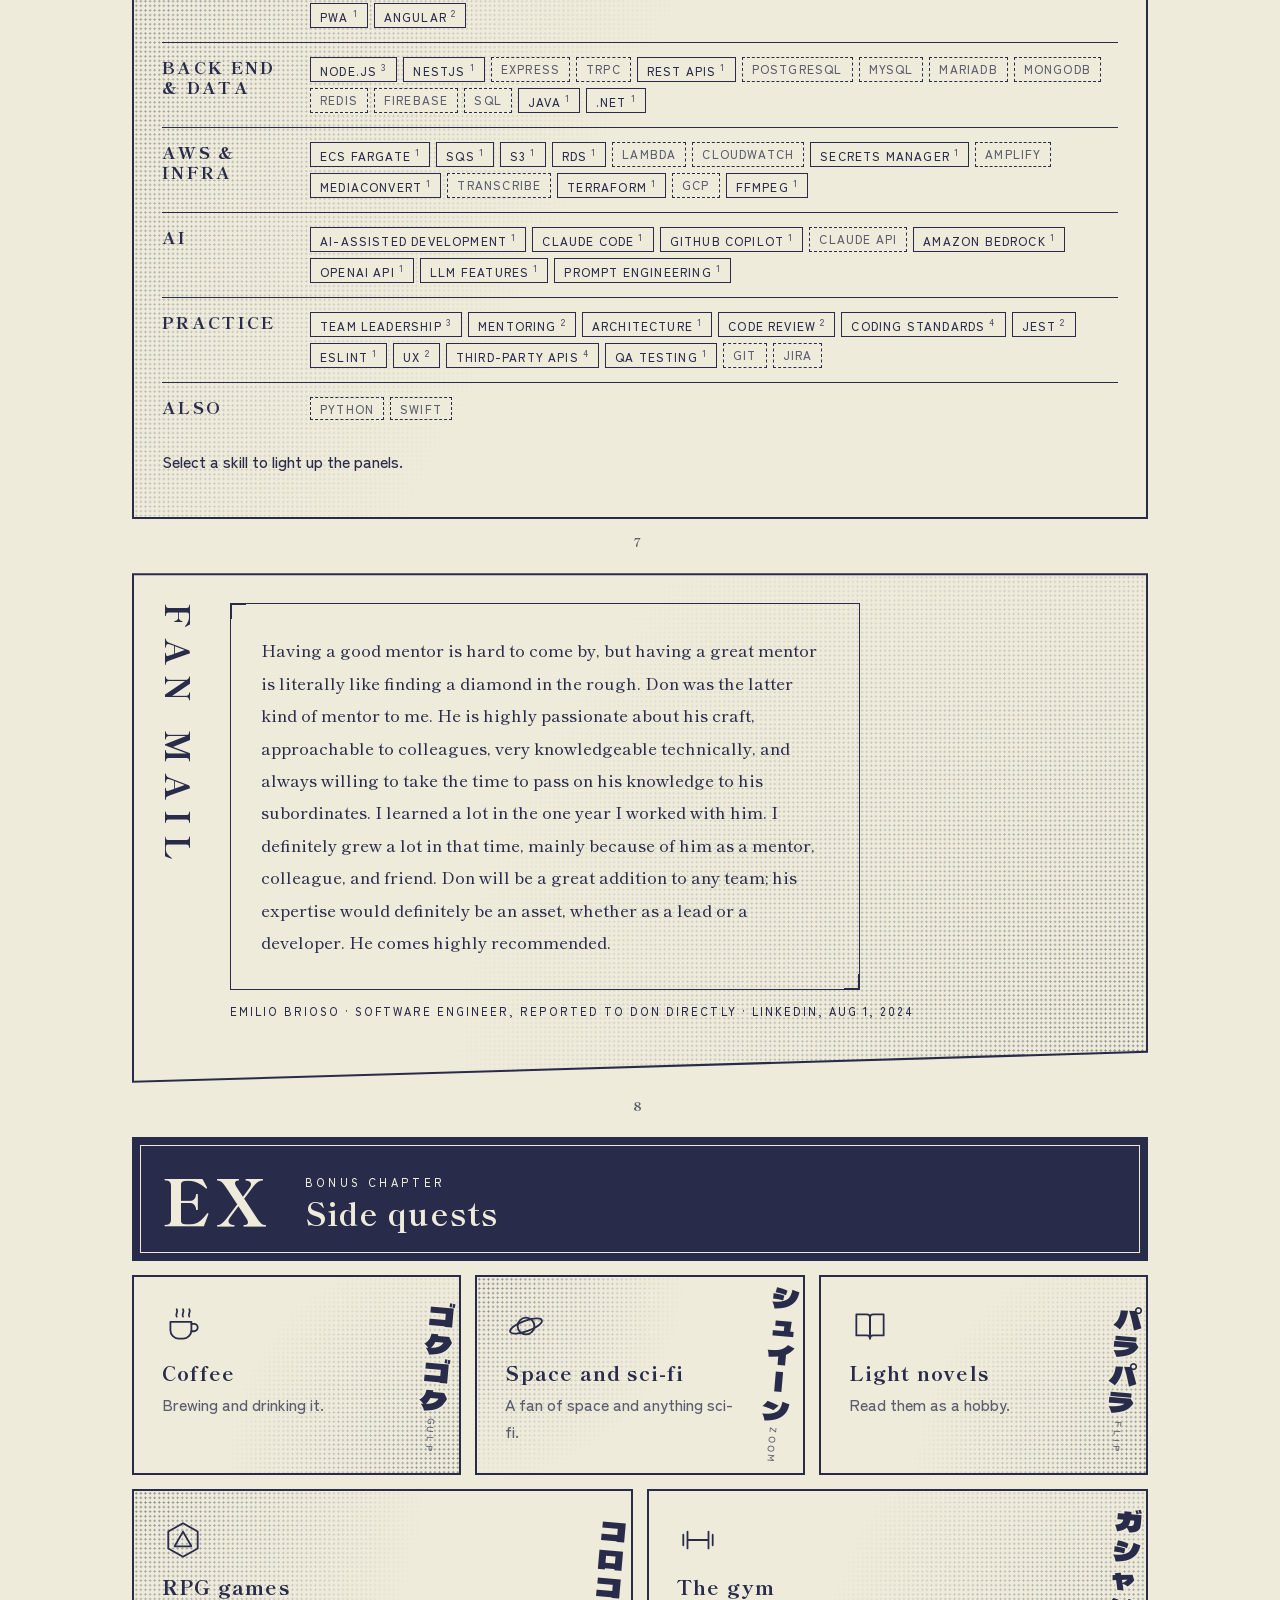
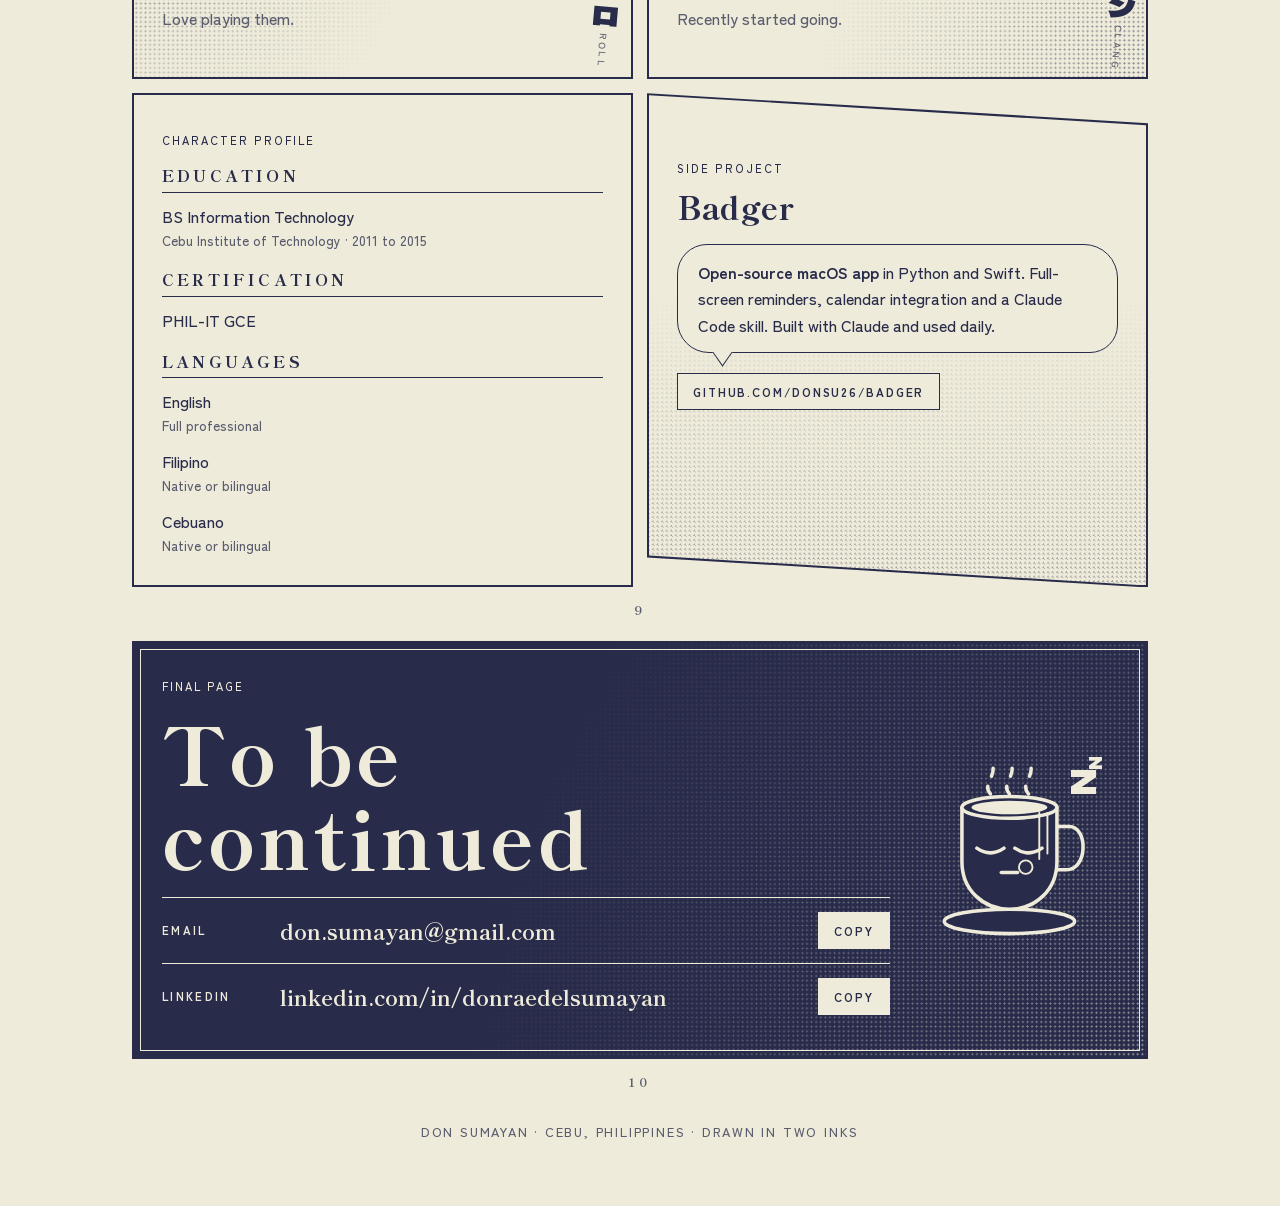
==== commit 2f7fa3a0: "Switcher: drop Style label; tuck away after a delay, restore on hover/focus/tap Co-Authored-By: Clau" ====
--- a/manga.html
+++ b/manga.html
@@ -437,7 +437,7 @@
   </div>
 </main>
 <footer><div class="wrap">Don Sumayan · Cebu, Philippines · Drawn in two inks</div></footer>
-<nav class="styleswitch" aria-label="Choose a style"><span class="ssl">Style</span><a class="sw" href="index.html?style=classic" data-style="classic" title="Switch to the Classic style"><span class="win"><svg viewBox="0 0 120 76" aria-hidden="true"><rect width="120" height="76" fill="#EEEBDA"/><rect width="120" height="9" fill="#282B4A" opacity=".14"/><rect x="8" y="3.5" width="20" height="2" fill="#282B4A"/><rect x="30" y="16" width="46" height="5" fill="#282B4A"/><rect x="40" y="24" width="26" height="2.4" fill="#282B4A" opacity=".6"/><circle cx="98" cy="21" r="8" fill="none" stroke="#282B4A" stroke-width="1.3"/><rect x="8" y="36" width="15" height="2.6" fill="#282B4A"/><rect x="8" y="39.6" width="104" height=".7" fill="#282B4A" opacity=".5"/><rect x="28" y="43" width="78" height="2" fill="#282B4A" opacity=".55"/><rect x="28" y="47.5" width="64" height="2" fill="#282B4A" opacity=".55"/><rect x="8" y="55" width="15" height="2.6" fill="#282B4A"/><rect x="8" y="58.6" width="104" height=".7" fill="#282B4A" opacity=".5"/><rect x="28" y="62" width="82" height="2" fill="#282B4A" opacity=".55"/><rect x="28" y="66.5" width="70" height="2" fill="#282B4A" opacity=".55"/><rect x="28" y="71" width="52" height="2" fill="#282B4A" opacity=".55"/></svg></span><span class="swl">Classic</span></a><a class="sw" href="starfield.html" data-style="starfield" title="Switch to the Starfield style"><span class="win"><svg viewBox="0 0 120 76" aria-hidden="true"><rect width="120" height="76" fill="#282B4A"/><circle cx="14" cy="14" r="0.7" fill="#EEEBDA" opacity="0.8"/><circle cx="31" cy="6" r="0.5" fill="#EEEBDA" opacity="0.6"/><circle cx="52" cy="17" r="0.8" fill="#EEEBDA" opacity="0.9"/><circle cx="66" cy="8" r="0.5" fill="#EEEBDA" opacity="0.6"/><circle cx="78" cy="22" r="0.6" fill="#EEEBDA" opacity="0.7"/><circle cx="112" cy="12" r="0.7" fill="#EEEBDA" opacity="0.8"/><circle cx="106" cy="66" r="0.6" fill="#EEEBDA" opacity="0.7"/><circle cx="60" cy="64" r="0.5" fill="#EEEBDA" opacity="0.5"/><circle cx="6" cy="60" r="0.6" fill="#EEEBDA" opacity="0.6"/><circle cx="72" cy="72" r="0.5" fill="#EEEBDA" opacity="0.6"/><circle cx="116" cy="40" r="0.5" fill="#EEEBDA" opacity="0.5"/><circle cx="40" cy="70" r="0.6" fill="#EEEBDA" opacity="0.6"/><rect y="9" width="120" height=".6" fill="#EEEBDA" opacity=".3"/><rect x="8" y="3.5" width="20" height="2" fill="#EEEBDA"/><rect x="8" y="20" width="30" height="9" rx="1" fill="#EEEBDA"/><rect x="8" y="32" width="46" height="9" rx="1" fill="#EEEBDA" opacity=".88"/><rect x="8" y="47" width="42" height="2" fill="#EEEBDA" opacity=".5"/><rect x="8" y="51.5" width="34" height="2" fill="#EEEBDA" opacity=".5"/><circle cx="88" cy="40" r="20" fill="none" stroke="#EEEBDA" stroke-opacity=".35" stroke-dasharray="1.5 2.5"/><circle cx="88" cy="40" r="12" fill="none" stroke="#EEEBDA" stroke-opacity=".35"/><circle cx="88" cy="40" r="5.5" fill="#EEEBDA"/><circle cx="100" cy="40" r="1.8" fill="#EEEBDA"/><circle cx="72" cy="32" r="1.4" fill="#EEEBDA"/></svg></span><span class="swl">Starfield</span></a><a class="sw" aria-current="page" title="You are viewing this style"><span class="win"><svg viewBox="0 0 120 76" aria-hidden="true"><defs><pattern id="ssTone" width="3" height="3" patternUnits="userSpaceOnUse"><circle cx="1.5" cy="1.5" r=".65" fill="#282B4A"/></pattern></defs><rect width="120" height="76" fill="#EEEBDA"/><path d="M5 5H70V38H5Z" fill="url(#ssTone)" stroke="#282B4A" stroke-width="1.5"/><rect x="12" y="14" width="34" height="7" fill="#EEEBDA" stroke="#282B4A" stroke-width=".8"/><path d="M74 5H115V29L74 38Z" fill="#282B4A"/><path d="M94 18L76 6" stroke="#EEEBDA" stroke-width=".6" opacity=".7"/><path d="M94 18L84 6" stroke="#EEEBDA" stroke-width=".6" opacity=".7"/><path d="M94 18L96 6" stroke="#EEEBDA" stroke-width=".6" opacity=".7"/><path d="M94 18L108 6" stroke="#EEEBDA" stroke-width=".6" opacity=".7"/><path d="M94 18L114 12" stroke="#EEEBDA" stroke-width=".6" opacity=".7"/><path d="M94 18L114 22" stroke="#EEEBDA" stroke-width=".6" opacity=".7"/><path d="M94 18L78 30" stroke="#EEEBDA" stroke-width=".6" opacity=".7"/><path d="M94 18L76 16" stroke="#EEEBDA" stroke-width=".6" opacity=".7"/><path d="M5 42H48V71H5Z" fill="#EEEBDA" stroke="#282B4A" stroke-width="1.5"/><rect x="10" y="48" width="30" height="5" fill="#282B4A"/><rect x="10" y="57" width="32" height="1.8" fill="#282B4A" opacity=".6"/><rect x="10" y="61" width="26" height="1.8" fill="#282B4A" opacity=".6"/><path d="M52 42L115 33V71H52Z" fill="#EEEBDA" stroke="#282B4A" stroke-width="1.5"/><ellipse cx="84" cy="54" rx="18" ry="9" fill="#EEEBDA" stroke="#282B4A" stroke-width="1.1"/><path d="M76 61L72 68L82 62" fill="#EEEBDA" stroke="#282B4A" stroke-width="1.1"/><rect x="73" y="52" width="22" height="1.6" fill="#282B4A"/><rect x="76" y="55.5" width="16" height="1.6" fill="#282B4A"/></svg></span><span class="swl">Manga</span></a></nav>
+<nav class="styleswitch" aria-label="Choose a style"><a class="sw" href="index.html?style=classic" data-style="classic" title="Switch to the Classic style"><span class="win"><svg viewBox="0 0 120 76" aria-hidden="true"><rect width="120" height="76" fill="#EEEBDA"/><rect width="120" height="9" fill="#282B4A" opacity=".14"/><rect x="8" y="3.5" width="20" height="2" fill="#282B4A"/><rect x="30" y="16" width="46" height="5" fill="#282B4A"/><rect x="40" y="24" width="26" height="2.4" fill="#282B4A" opacity=".6"/><circle cx="98" cy="21" r="8" fill="none" stroke="#282B4A" stroke-width="1.3"/><rect x="8" y="36" width="15" height="2.6" fill="#282B4A"/><rect x="8" y="39.6" width="104" height=".7" fill="#282B4A" opacity=".5"/><rect x="28" y="43" width="78" height="2" fill="#282B4A" opacity=".55"/><rect x="28" y="47.5" width="64" height="2" fill="#282B4A" opacity=".55"/><rect x="8" y="55" width="15" height="2.6" fill="#282B4A"/><rect x="8" y="58.6" width="104" height=".7" fill="#282B4A" opacity=".5"/><rect x="28" y="62" width="82" height="2" fill="#282B4A" opacity=".55"/><rect x="28" y="66.5" width="70" height="2" fill="#282B4A" opacity=".55"/><rect x="28" y="71" width="52" height="2" fill="#282B4A" opacity=".55"/></svg></span><span class="swl">Classic</span></a><a class="sw" href="starfield.html" data-style="starfield" title="Switch to the Starfield style"><span class="win"><svg viewBox="0 0 120 76" aria-hidden="true"><rect width="120" height="76" fill="#282B4A"/><circle cx="14" cy="14" r="0.7" fill="#EEEBDA" opacity="0.8"/><circle cx="31" cy="6" r="0.5" fill="#EEEBDA" opacity="0.6"/><circle cx="52" cy="17" r="0.8" fill="#EEEBDA" opacity="0.9"/><circle cx="66" cy="8" r="0.5" fill="#EEEBDA" opacity="0.6"/><circle cx="78" cy="22" r="0.6" fill="#EEEBDA" opacity="0.7"/><circle cx="112" cy="12" r="0.7" fill="#EEEBDA" opacity="0.8"/><circle cx="106" cy="66" r="0.6" fill="#EEEBDA" opacity="0.7"/><circle cx="60" cy="64" r="0.5" fill="#EEEBDA" opacity="0.5"/><circle cx="6" cy="60" r="0.6" fill="#EEEBDA" opacity="0.6"/><circle cx="72" cy="72" r="0.5" fill="#EEEBDA" opacity="0.6"/><circle cx="116" cy="40" r="0.5" fill="#EEEBDA" opacity="0.5"/><circle cx="40" cy="70" r="0.6" fill="#EEEBDA" opacity="0.6"/><rect y="9" width="120" height=".6" fill="#EEEBDA" opacity=".3"/><rect x="8" y="3.5" width="20" height="2" fill="#EEEBDA"/><rect x="8" y="20" width="30" height="9" rx="1" fill="#EEEBDA"/><rect x="8" y="32" width="46" height="9" rx="1" fill="#EEEBDA" opacity=".88"/><rect x="8" y="47" width="42" height="2" fill="#EEEBDA" opacity=".5"/><rect x="8" y="51.5" width="34" height="2" fill="#EEEBDA" opacity=".5"/><circle cx="88" cy="40" r="20" fill="none" stroke="#EEEBDA" stroke-opacity=".35" stroke-dasharray="1.5 2.5"/><circle cx="88" cy="40" r="12" fill="none" stroke="#EEEBDA" stroke-opacity=".35"/><circle cx="88" cy="40" r="5.5" fill="#EEEBDA"/><circle cx="100" cy="40" r="1.8" fill="#EEEBDA"/><circle cx="72" cy="32" r="1.4" fill="#EEEBDA"/></svg></span><span class="swl">Starfield</span></a><a class="sw" aria-current="page" title="You are viewing this style"><span class="win"><svg viewBox="0 0 120 76" aria-hidden="true"><defs><pattern id="ssTone" width="3" height="3" patternUnits="userSpaceOnUse"><circle cx="1.5" cy="1.5" r=".65" fill="#282B4A"/></pattern></defs><rect width="120" height="76" fill="#EEEBDA"/><path d="M5 5H70V38H5Z" fill="url(#ssTone)" stroke="#282B4A" stroke-width="1.5"/><rect x="12" y="14" width="34" height="7" fill="#EEEBDA" stroke="#282B4A" stroke-width=".8"/><path d="M74 5H115V29L74 38Z" fill="#282B4A"/><path d="M94 18L76 6" stroke="#EEEBDA" stroke-width=".6" opacity=".7"/><path d="M94 18L84 6" stroke="#EEEBDA" stroke-width=".6" opacity=".7"/><path d="M94 18L96 6" stroke="#EEEBDA" stroke-width=".6" opacity=".7"/><path d="M94 18L108 6" stroke="#EEEBDA" stroke-width=".6" opacity=".7"/><path d="M94 18L114 12" stroke="#EEEBDA" stroke-width=".6" opacity=".7"/><path d="M94 18L114 22" stroke="#EEEBDA" stroke-width=".6" opacity=".7"/><path d="M94 18L78 30" stroke="#EEEBDA" stroke-width=".6" opacity=".7"/><path d="M94 18L76 16" stroke="#EEEBDA" stroke-width=".6" opacity=".7"/><path d="M5 42H48V71H5Z" fill="#EEEBDA" stroke="#282B4A" stroke-width="1.5"/><rect x="10" y="48" width="30" height="5" fill="#282B4A"/><rect x="10" y="57" width="32" height="1.8" fill="#282B4A" opacity=".6"/><rect x="10" y="61" width="26" height="1.8" fill="#282B4A" opacity=".6"/><path d="M52 42L115 33V71H52Z" fill="#EEEBDA" stroke="#282B4A" stroke-width="1.5"/><ellipse cx="84" cy="54" rx="18" ry="9" fill="#EEEBDA" stroke="#282B4A" stroke-width="1.1"/><path d="M76 61L72 68L82 62" fill="#EEEBDA" stroke="#282B4A" stroke-width="1.1"/><rect x="73" y="52" width="22" height="1.6" fill="#282B4A"/><rect x="76" y="55.5" width="16" height="1.6" fill="#282B4A"/></svg></span><span class="swl">Manga</span></a></nav>
 <a class="dlfix" href="files/Don_Sumayan_Resume.pdf" download="Don_Sumayan_Resume.pdf" title="Download my resume (PDF)" aria-label="Download my resume as a PDF"><svg width="18" height="18" viewBox="0 0 20 20" fill="none" stroke="currentColor" stroke-width="1.8" stroke-linecap="round" stroke-linejoin="round" aria-hidden="true"><path d="M10 3v10M5.5 9 10 13.5 14.5 9M4 17h12"/></svg><span class="dllbl">Resume PDF</span></a>
 <button class="printfix" id="printBtn" type="button" title="Print my resume" aria-label="Print my resume"><svg width="18" height="18" viewBox="0 0 20 20" fill="none" stroke="currentColor" stroke-width="1.8" stroke-linecap="round" stroke-linejoin="round" aria-hidden="true"><path d="M5.5 7V3h9v4M5.5 14.5h-2v-6h13v6h-2M5.5 12h9v5h-9z"/></svg></button>
 <button class="themefix" id="theme" type="button" aria-label="Switch colour theme" title="Switch colour theme">
--- a/style-switch.css
+++ b/style-switch.css
@@ -7,18 +7,18 @@
 html .styleswitch{
   position:fixed; left:16px; bottom:calc(16px + env(safe-area-inset-bottom,0px)); z-index:1040;
   display:flex; align-items:flex-end; gap:8px;
-  padding:8px 10px 6px 6px;
+  padding:8px 10px 6px;
   border:1px solid var(--fg); border-radius:6px;
   background:var(--bg); color:var(--fg);
   box-shadow:0 10px 30px rgba(0,0,0,.35);
   overflow:visible; animation:none;
+  transform-origin:0 100%;
+  transition:transform .4s cubic-bezier(.2,.8,.2,1), opacity .4s, box-shadow .4s;
 }
-html .styleswitch .ssl{
-  writing-mode:vertical-rl; transform:rotate(180deg); align-self:center;
-  padding:0; border:0; margin:0;
-  font-size:.58rem; font-weight:700; letter-spacing:.22em; text-transform:uppercase;
-  color:var(--fg); opacity:.6;
-}
+/* after a moment the switcher tucks itself away; hover / focus brings it back */
+html .styleswitch.ss-mini:not(:hover):not(:focus-within){ transform:scale(.58); opacity:.8; box-shadow:0 4px 14px rgba(0,0,0,.25); }
+html .styleswitch .swl{ transition:opacity .3s; }
+html .styleswitch.ss-mini:not(:hover):not(:focus-within) .swl{ opacity:0; }
 html .styleswitch .sw{
   position:relative; display:flex; flex-direction:column; align-items:center; gap:4px;
   padding:0; margin:0; border:0; background:none; color:var(--fg);
@@ -84,7 +84,6 @@
 
 @media (max-width:480px){
   html .styleswitch{ gap:6px; padding:6px 8px 5px; }
-  html .styleswitch .ssl{ display:none; }
   html .styleswitch .win{ width:52px; height:33px; }
   html .styleswitch .sw{ font-size:.52rem; letter-spacing:.1em; }
   html .styleswitch .sw[href]:hover .win{ transform:translateY(-6px) scale(1.4); }
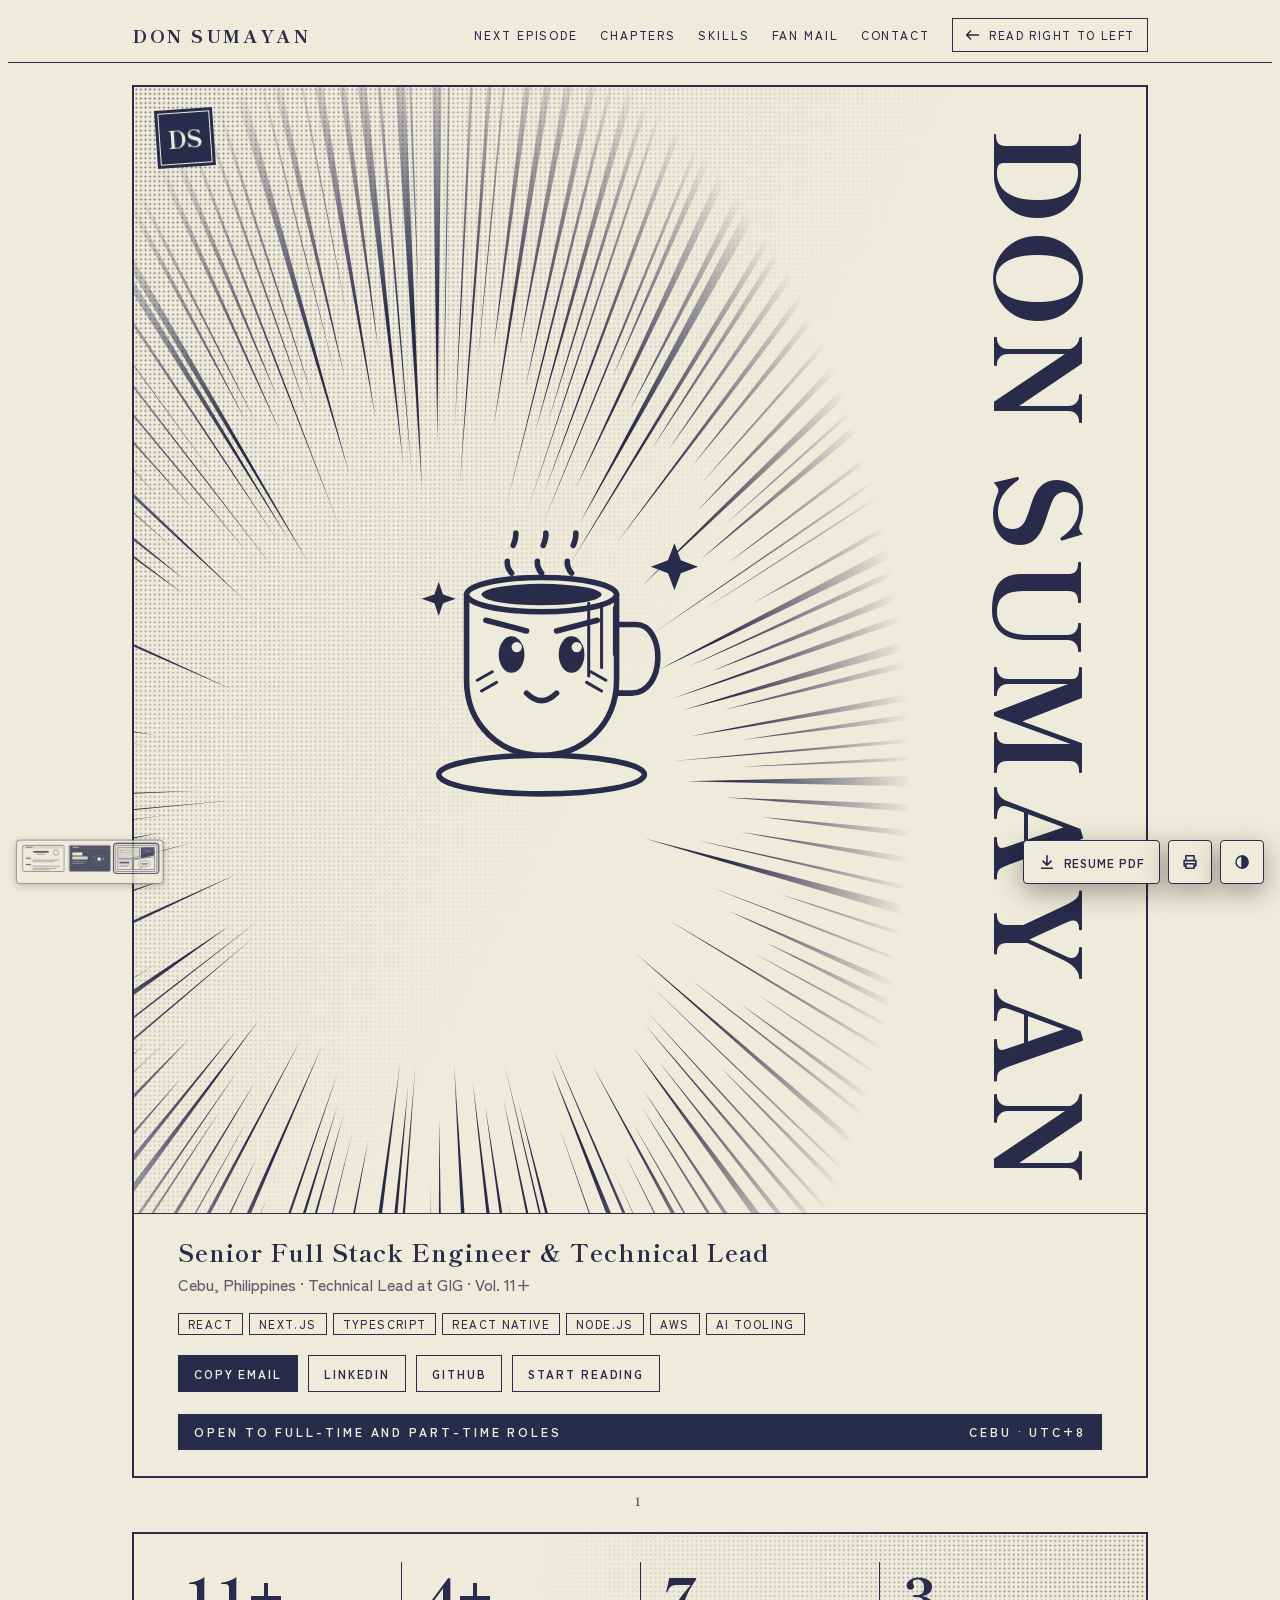
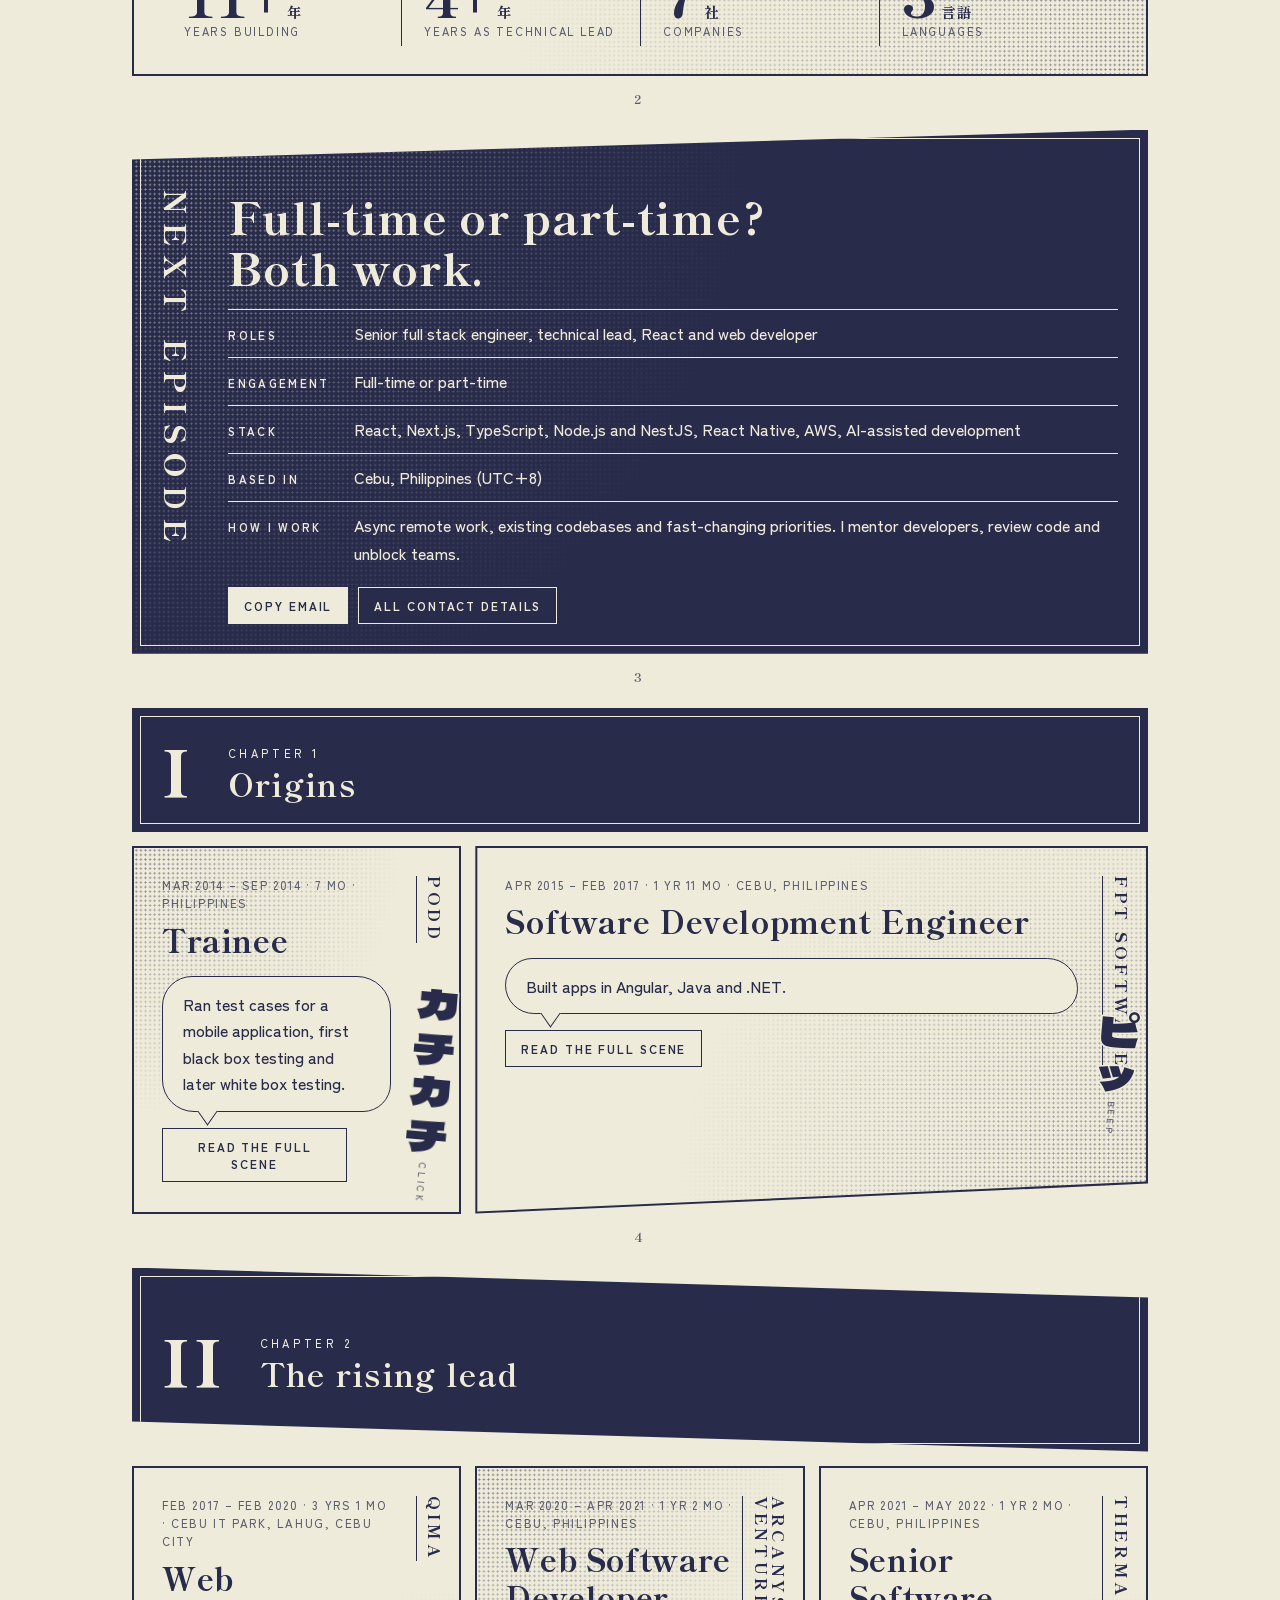
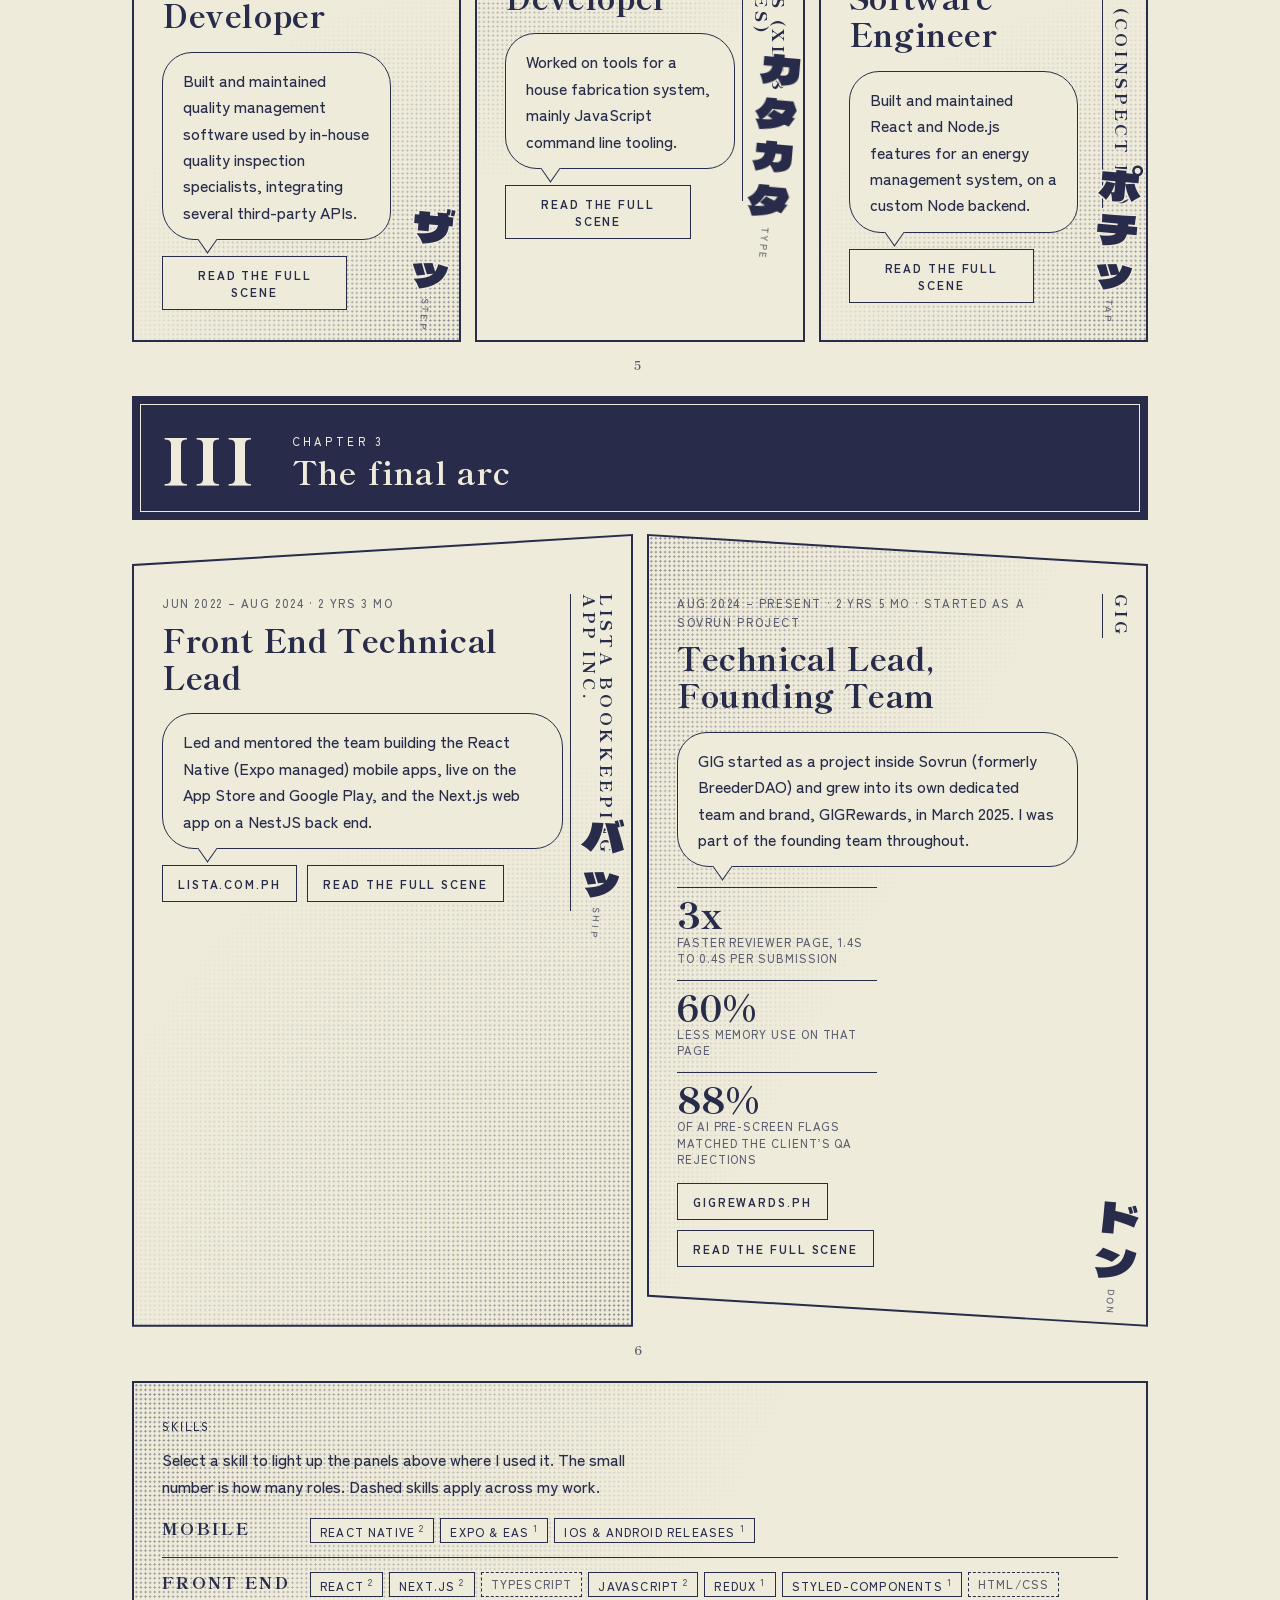
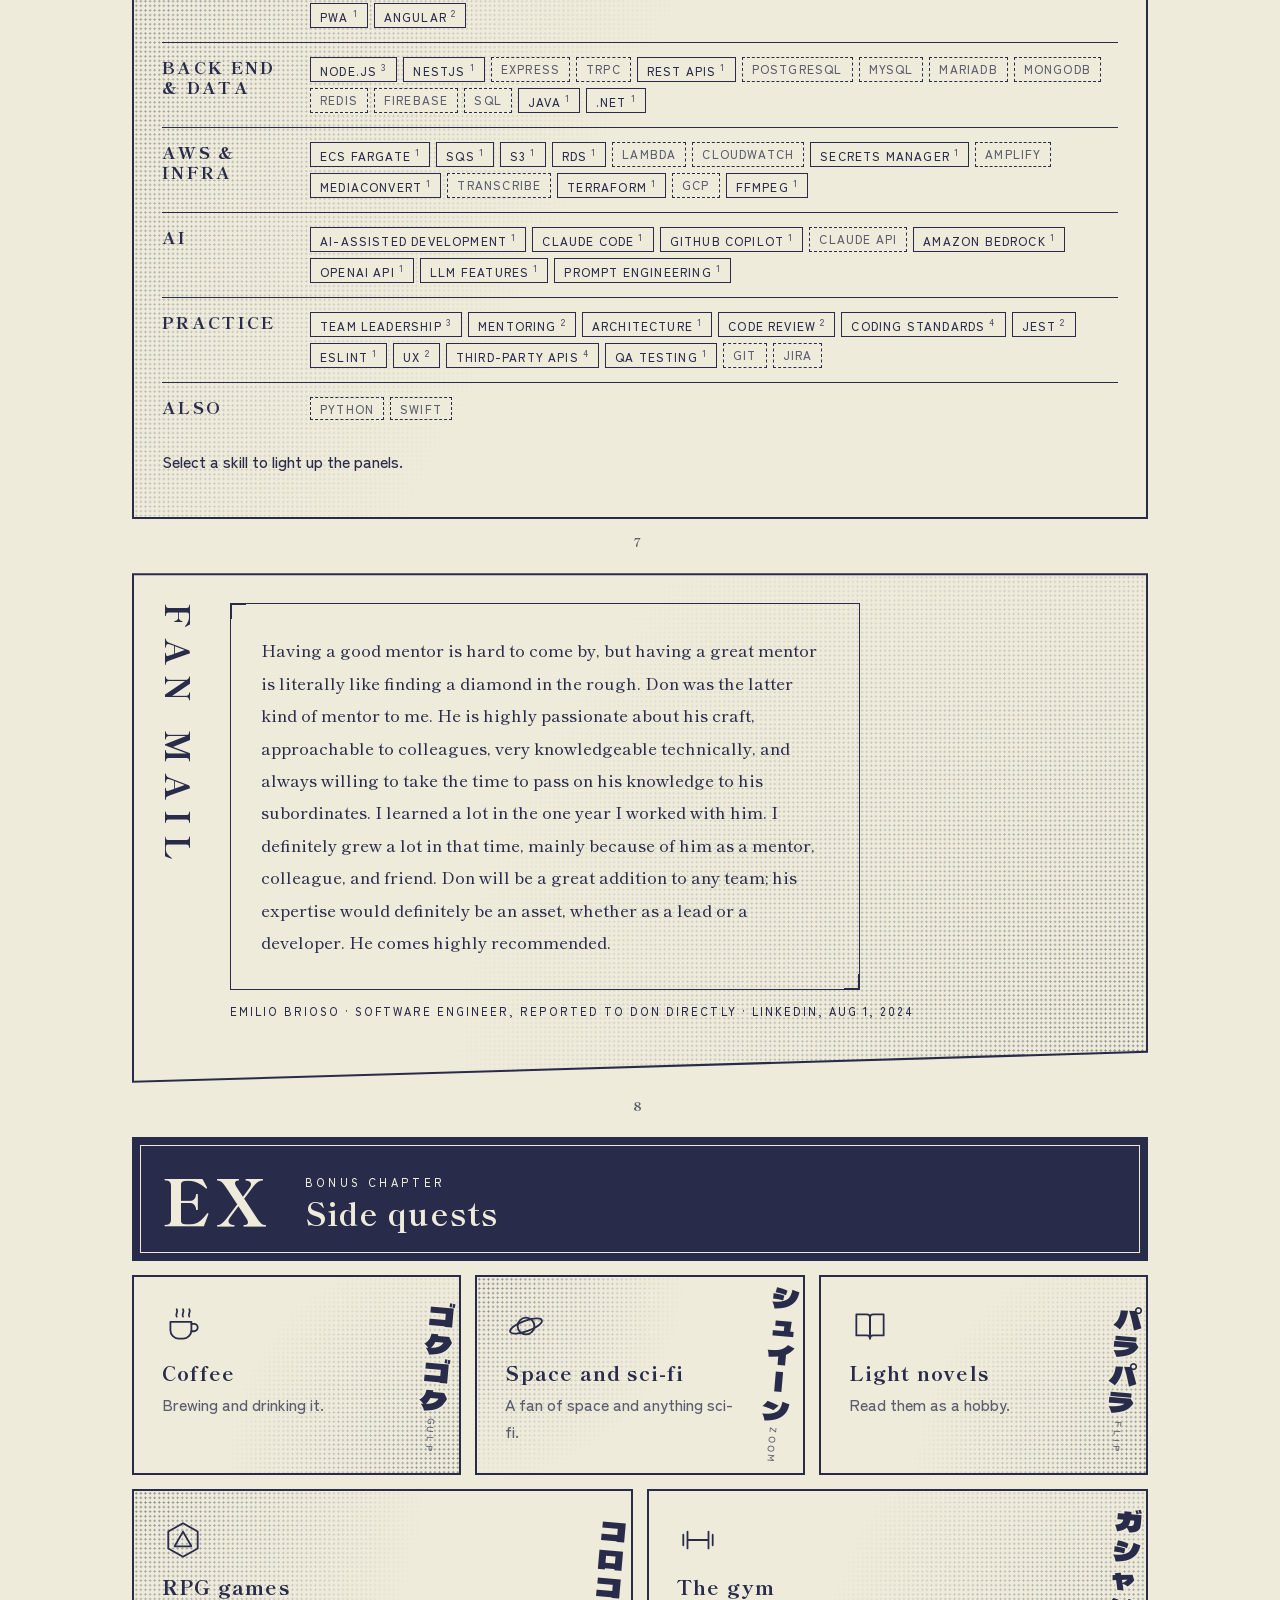
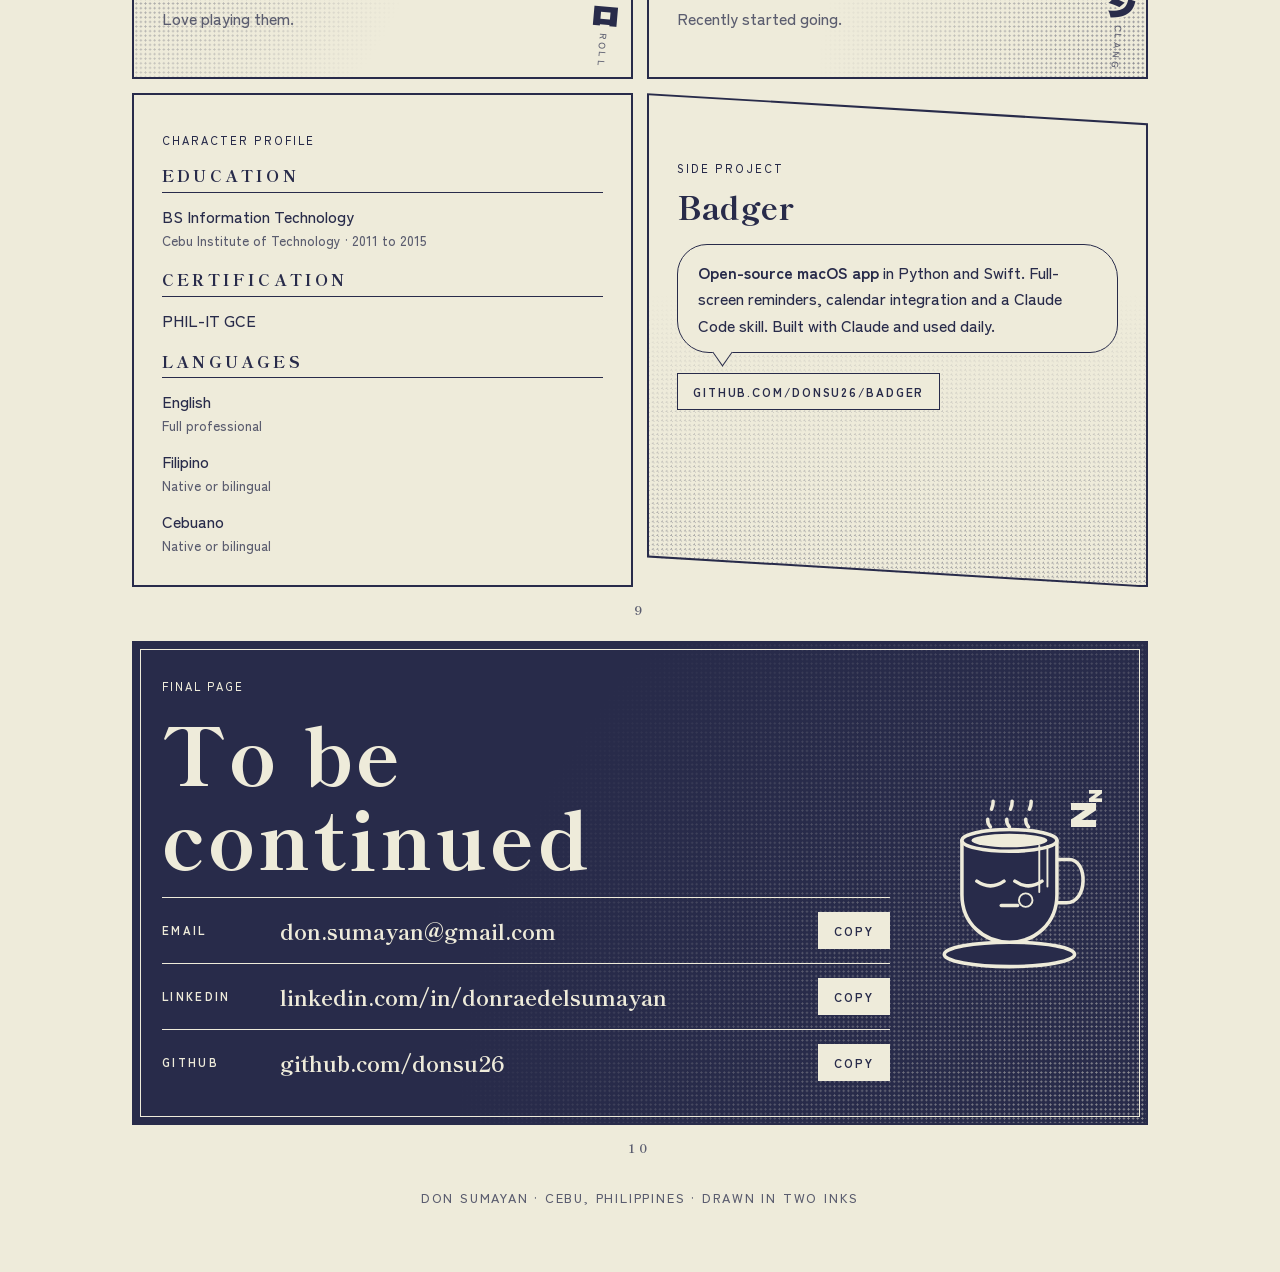
==== commit 4234b86c: "Mobile: responsive classic, compact bottom dock, static swipeable switcher; GitHub link on all style" ====
--- a/manga.html
+++ b/manga.html
@@ -303,6 +303,7 @@
             <div class="cta">
               <button class="btn pri" type="button" data-copy="don.sumayan@gmail.com" data-what="Email copied">Copy email</button>
               <a class="btn" href="https://www.linkedin.com/in/donraedelsumayan" target="_blank" rel="noopener">LinkedIn</a>
+          <a class="btn" href="https://github.com/donsu26" target="_blank" rel="noopener">GitHub</a>
               <a class="btn" href="#chapters">Start reading</a>
             </div>
             <div class="obi"><span>Open to full-time and part-time roles</span><span>Cebu · UTC+8</span></div>
@@ -428,6 +429,7 @@
             <dl style="margin-top:20px">
               <div class="crow"><dt>Email</dt><dd id="v-email">don.sumayan@gmail.com</dd><button class="btn pri" type="button" data-copy="don.sumayan@gmail.com" data-what="Email copied" data-target="v-email">Copy</button></div>
               <div class="crow"><dt>LinkedIn</dt><dd id="v-li"><a href="https://www.linkedin.com/in/donraedelsumayan" target="_blank" rel="noopener">linkedin.com/in/donraedelsumayan</a></dd><button class="btn pri" type="button" data-copy="https://www.linkedin.com/in/donraedelsumayan" data-what="Link copied" data-target="v-li">Copy</button></div>
+              <div class="crow"><dt>GitHub</dt><dd id="v-gh"><a href="https://github.com/donsu26" target="_blank" rel="noopener">github.com/donsu26</a></dd><button class="btn pri" type="button" data-copy="https://github.com/donsu26" data-what="Link copied" data-target="v-gh">Copy</button></div>
             </dl>
           </div>
           <div style="width:min(190px,60vw)"><div data-mascot="sleep"></div></div>
--- a/style-switch.css
+++ b/style-switch.css
@@ -90,6 +90,34 @@
 }
 @media print{ html .styleswitch{ display:none !important; } }
 
+/* touch screens: no hover pop-ups, the switcher stays put; swipe it to change style */
+@media (hover: none){
+  html .styleswitch .sw[href]:hover .win{ transform:none; box-shadow:none; }
+  html .styleswitch .sw[href]:hover .win::before, html .styleswitch .sw[href]:hover .win::after{ opacity:0; animation:none; }
+  html .styleswitch .sw[href]:hover .win svg, html .styleswitch .sw[href]:hover .swl{ animation:none; }
+  html .styleswitch{ touch-action:pan-y; }
+  html .styleswitch::before{ content:""; position:absolute; left:50%; top:-9px; width:26px; height:3px; border-radius:2px; background:var(--fg); opacity:.35; transform:translateX(-50%); }
+}
+/* phones: one compact dock along the bottom edge */
+@media (max-width: 640px){
+  html .styleswitch{ left:8px; bottom:calc(8px + env(safe-area-inset-bottom,0px)); gap:6px; padding:5px 7px 4px; }
+  html .styleswitch .win{ width:48px; height:31px; }
+  html .styleswitch .sw{ font-size:.5rem; letter-spacing:.08em; gap:3px; }
+  html .styleswitch.ss-mini:not(:hover):not(:focus-within){ transform:none; opacity:1; }
+  html .styleswitch.ss-mini .swl{ opacity:1 !important; }
+  html .dlfix, html .printfix, html .themefix, html .theme-toggle{ width:40px !important; height:40px !important; padding:0 !important; justify-content:center; bottom:calc(8px + env(safe-area-inset-bottom,0px)) !important; }
+  html .themefix, html .theme-toggle{ right:8px !important; }
+  html .printfix{ right:54px !important; }
+  html .dlfix{ right:100px !important; }
+  html .dlfix .dllbl{ display:none !important; }
+  html body{ padding-bottom:calc(76px + env(safe-area-inset-bottom,0px)); }
+  html body::after{ content:""; position:fixed; left:0; right:0; bottom:0; height:calc(84px + env(safe-area-inset-bottom,0px)); background:linear-gradient(to bottom, transparent, var(--bg) 55%); pointer-events:none; z-index:55; }
+}
+@media (max-width: 340px){
+  html .styleswitch .win{ width:40px; height:26px; }
+}
+@media print{ html body{ padding-bottom:0 !important; } html body::after{ display:none !important; } }
+
 /* ---------- page-to-page transition ---------- */
 @view-transition { navigation: auto; }
 
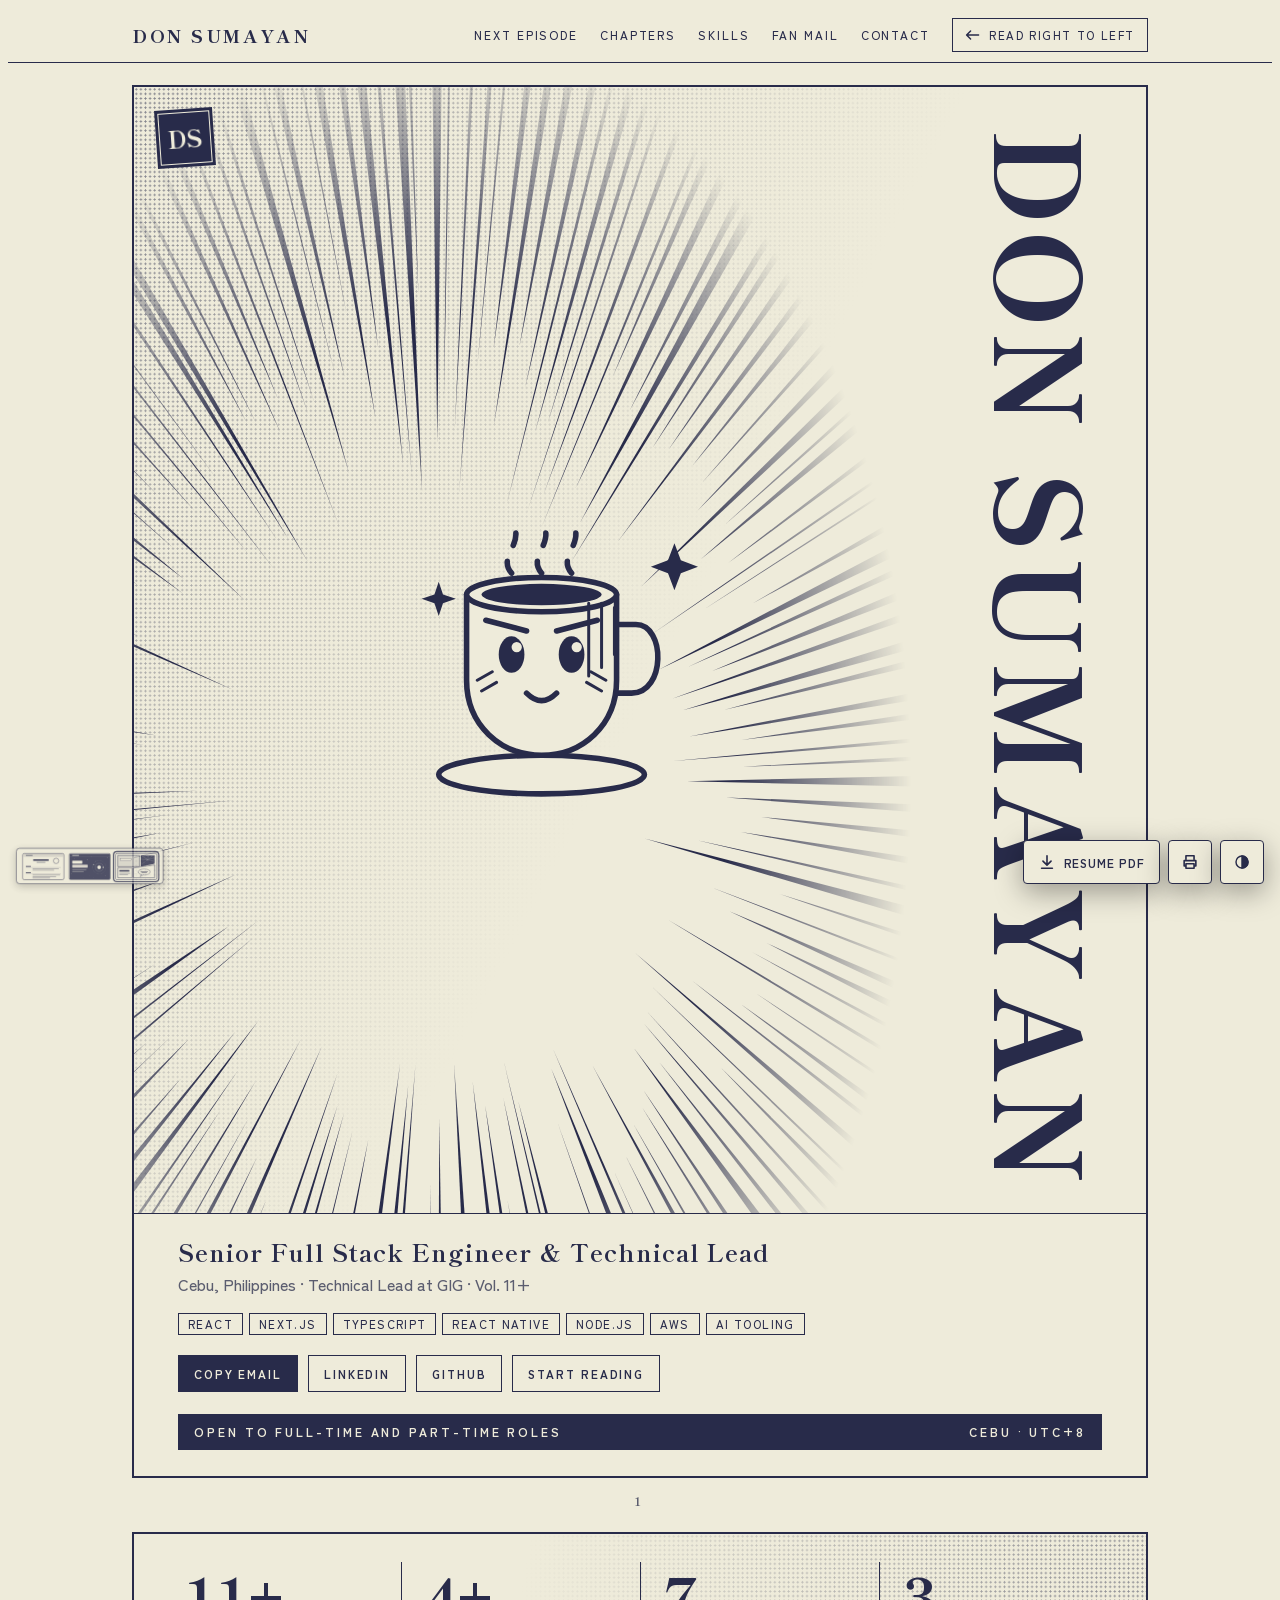
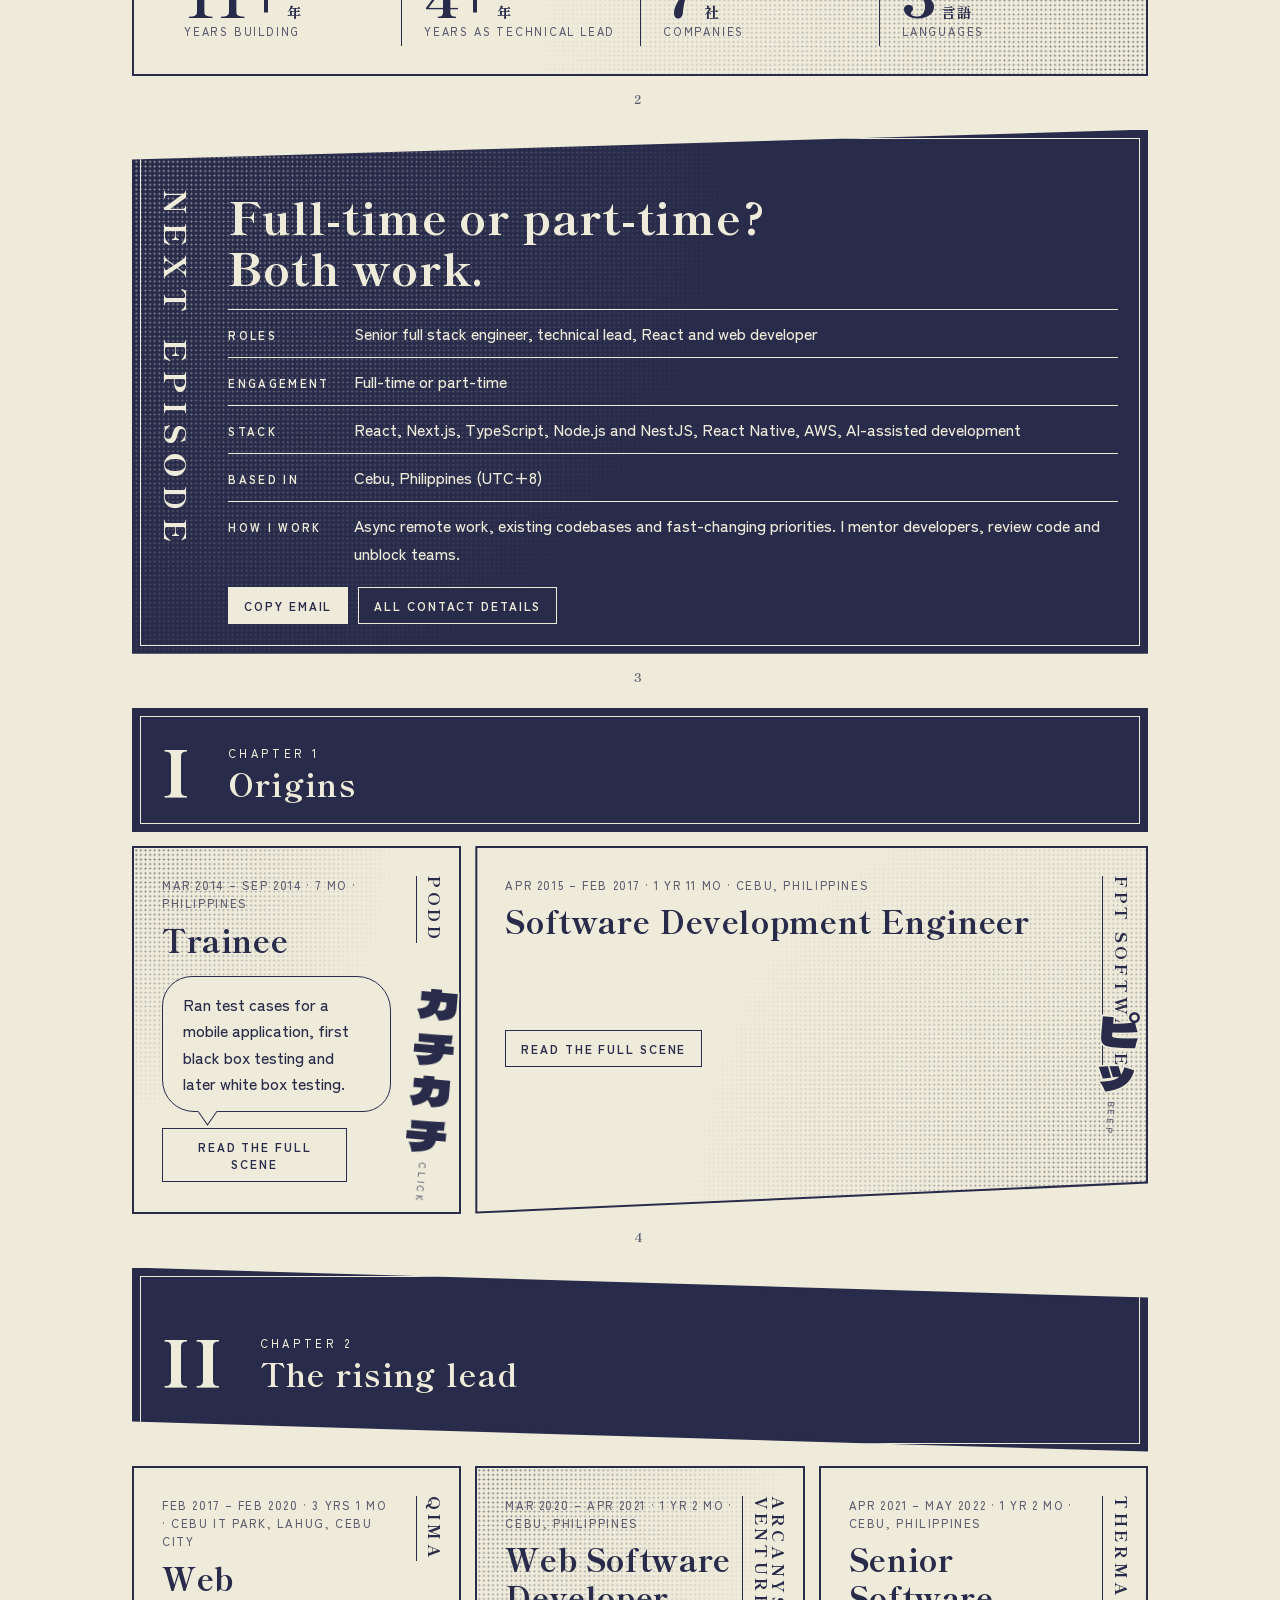
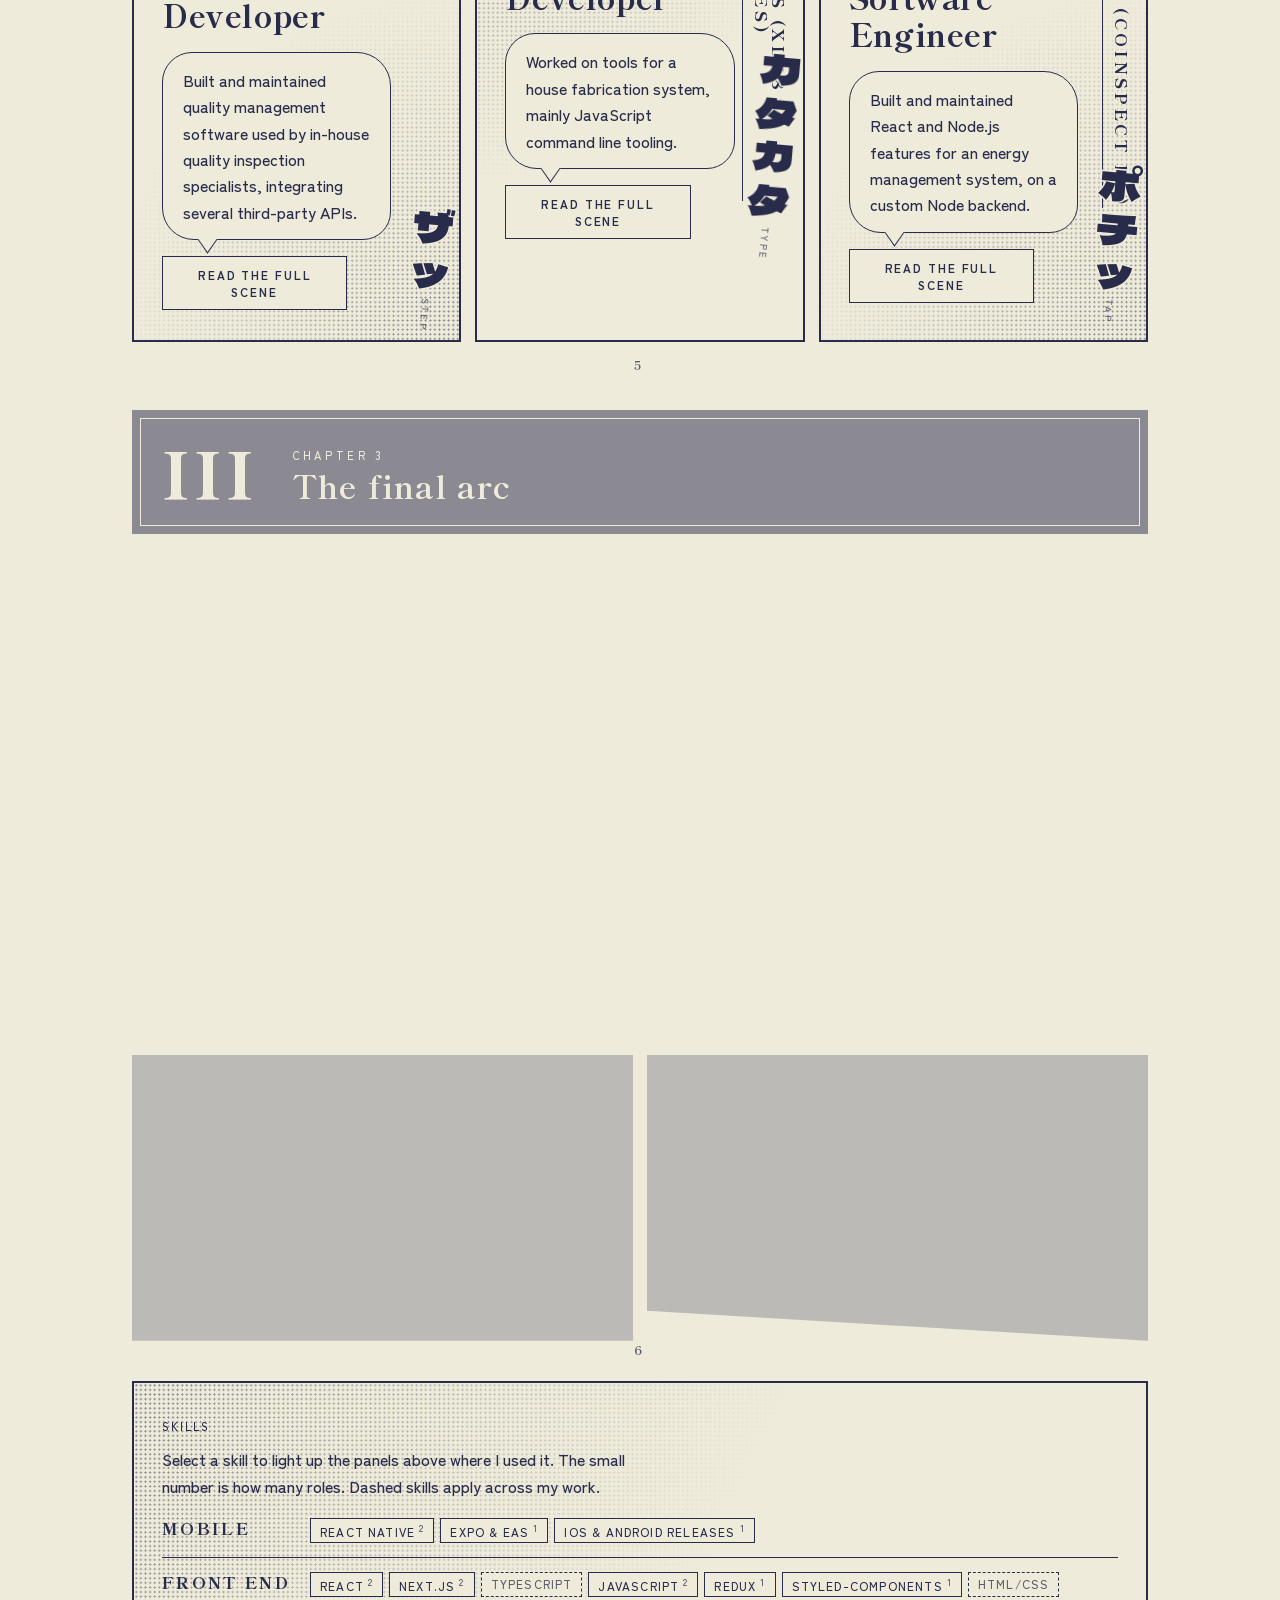
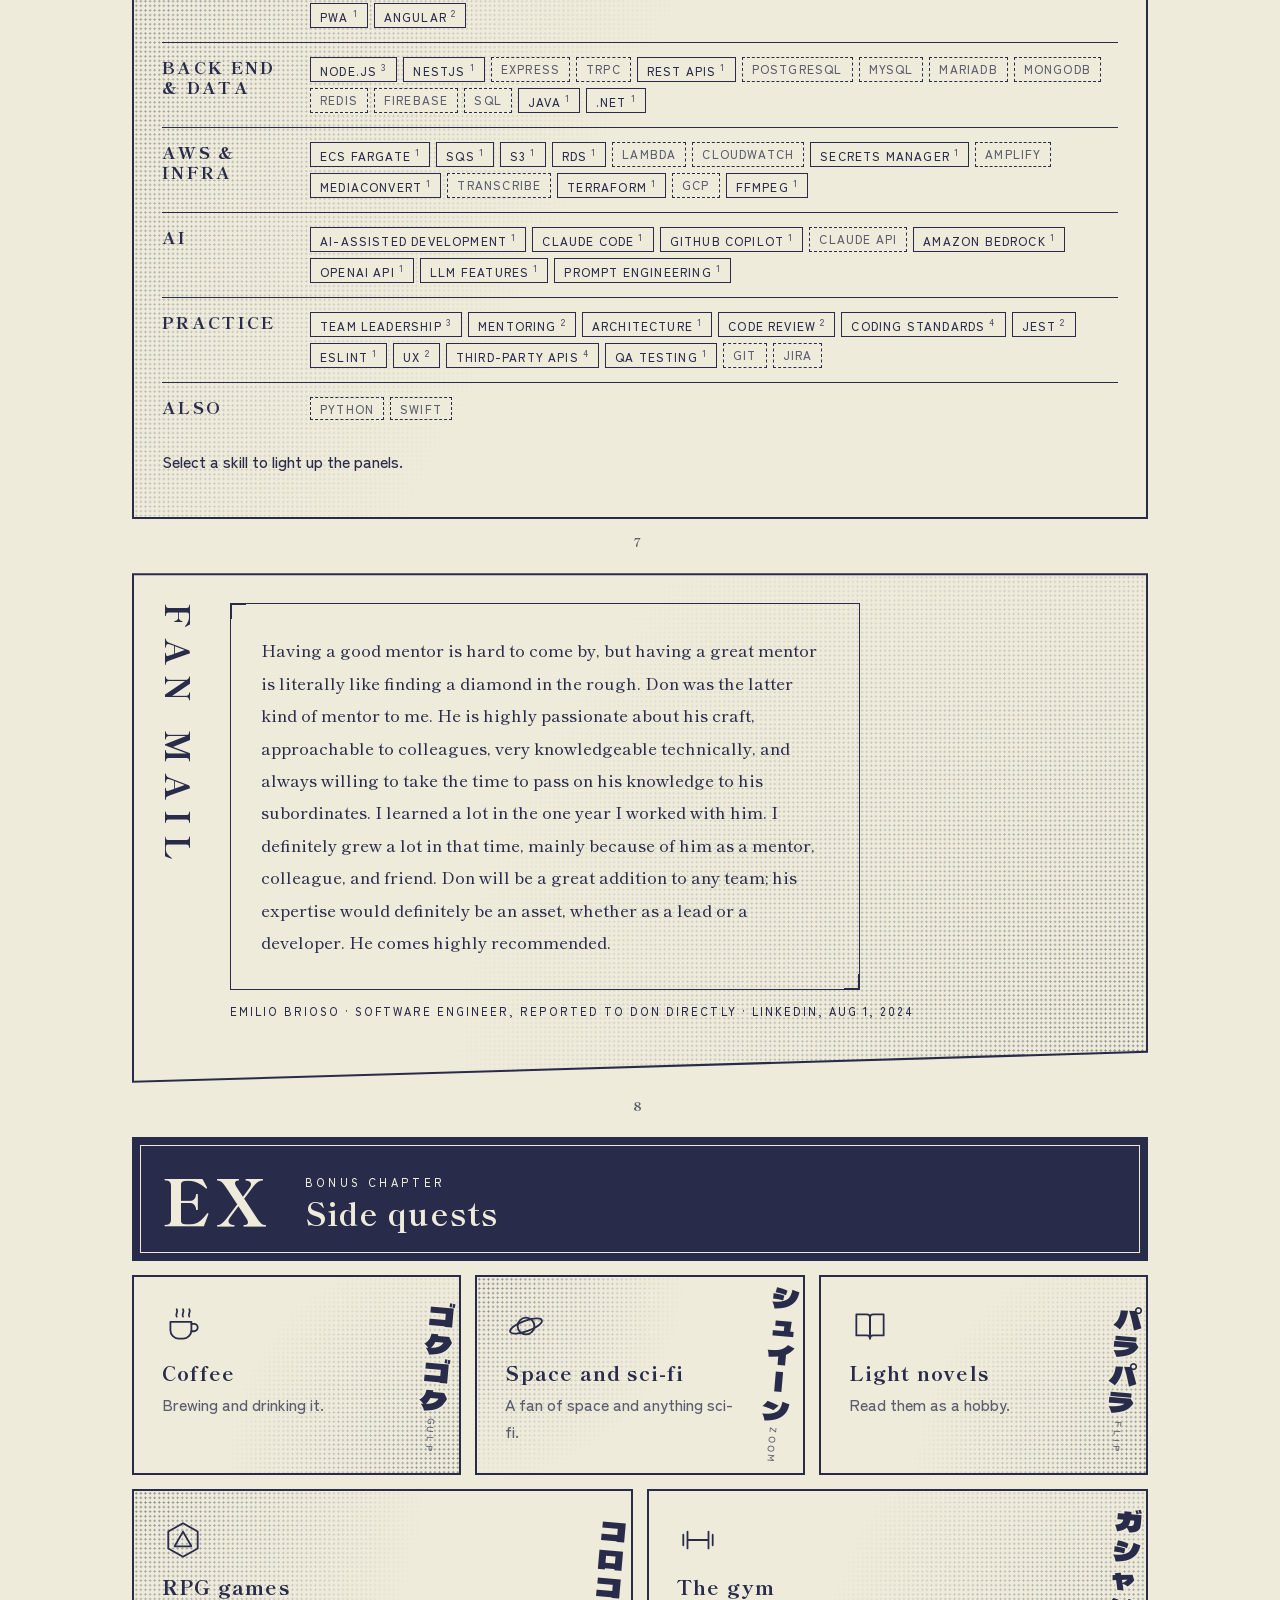
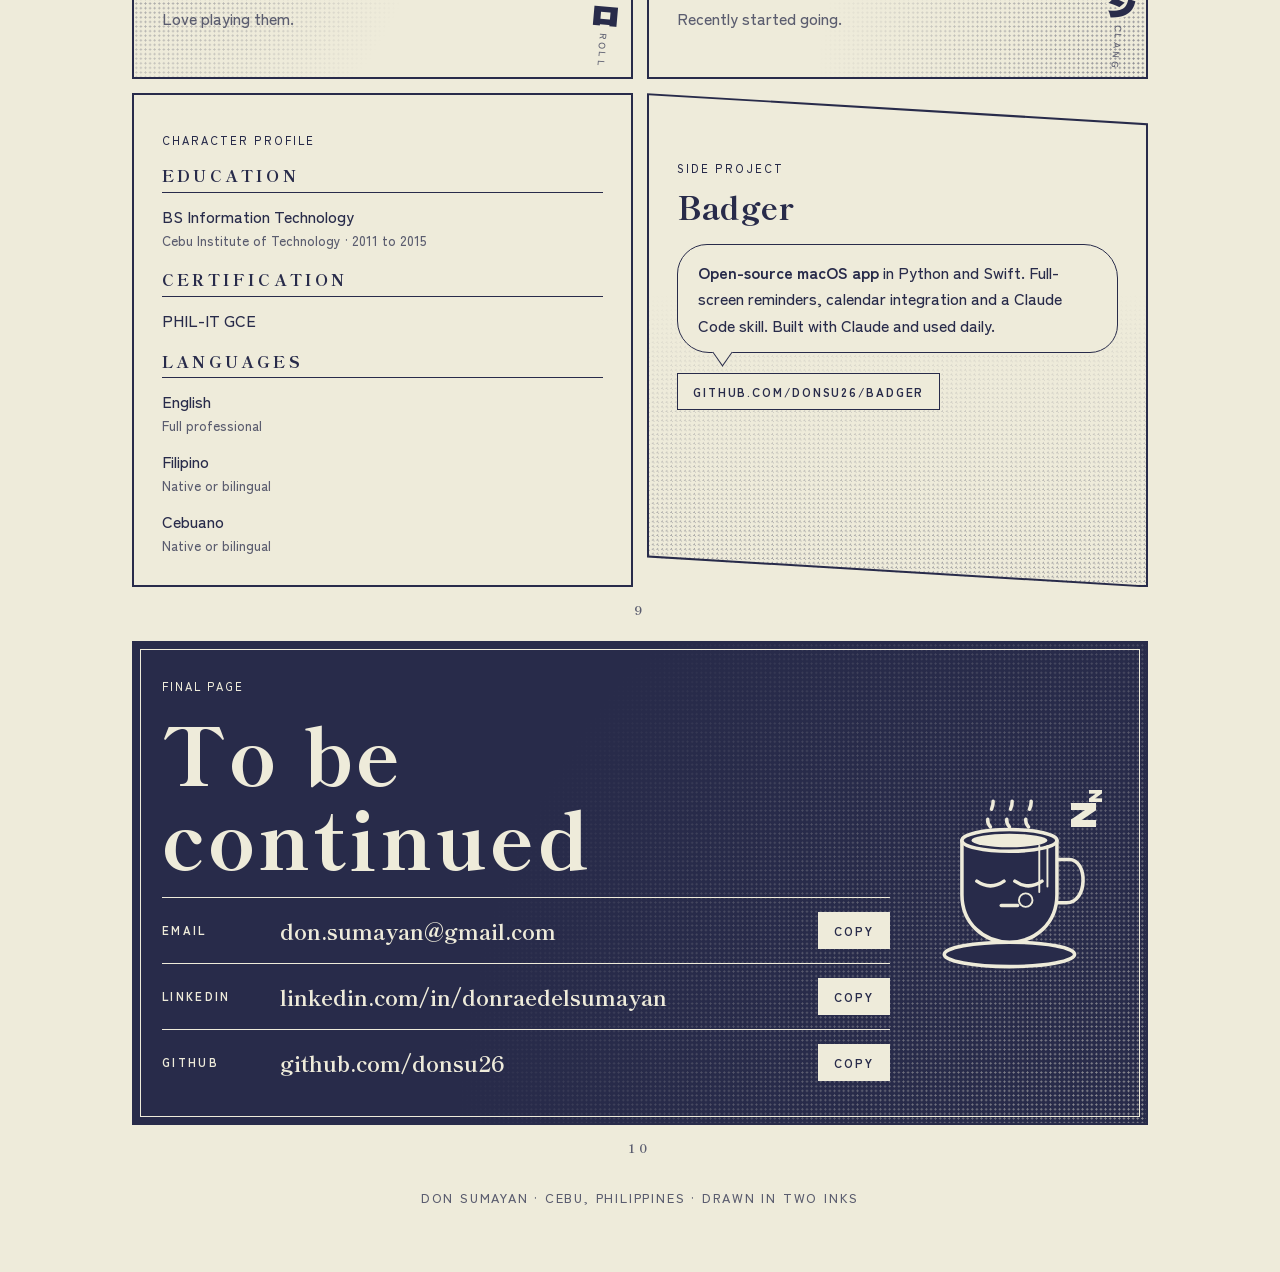
==== commit 3d51f870: "Switcher: remove text labels (kept as aria-labels) Co-Authored-By: Claude Opus 5.5 <noreply@anthropi" ====
--- a/manga.html
+++ b/manga.html
@@ -439,7 +439,7 @@
   </div>
 </main>
 <footer><div class="wrap">Don Sumayan · Cebu, Philippines · Drawn in two inks</div></footer>
-<nav class="styleswitch" aria-label="Choose a style"><a class="sw" href="index.html?style=classic" data-style="classic" title="Switch to the Classic style"><span class="win"><svg viewBox="0 0 120 76" aria-hidden="true"><rect width="120" height="76" fill="#EEEBDA"/><rect width="120" height="9" fill="#282B4A" opacity=".14"/><rect x="8" y="3.5" width="20" height="2" fill="#282B4A"/><rect x="30" y="16" width="46" height="5" fill="#282B4A"/><rect x="40" y="24" width="26" height="2.4" fill="#282B4A" opacity=".6"/><circle cx="98" cy="21" r="8" fill="none" stroke="#282B4A" stroke-width="1.3"/><rect x="8" y="36" width="15" height="2.6" fill="#282B4A"/><rect x="8" y="39.6" width="104" height=".7" fill="#282B4A" opacity=".5"/><rect x="28" y="43" width="78" height="2" fill="#282B4A" opacity=".55"/><rect x="28" y="47.5" width="64" height="2" fill="#282B4A" opacity=".55"/><rect x="8" y="55" width="15" height="2.6" fill="#282B4A"/><rect x="8" y="58.6" width="104" height=".7" fill="#282B4A" opacity=".5"/><rect x="28" y="62" width="82" height="2" fill="#282B4A" opacity=".55"/><rect x="28" y="66.5" width="70" height="2" fill="#282B4A" opacity=".55"/><rect x="28" y="71" width="52" height="2" fill="#282B4A" opacity=".55"/></svg></span><span class="swl">Classic</span></a><a class="sw" href="starfield.html" data-style="starfield" title="Switch to the Starfield style"><span class="win"><svg viewBox="0 0 120 76" aria-hidden="true"><rect width="120" height="76" fill="#282B4A"/><circle cx="14" cy="14" r="0.7" fill="#EEEBDA" opacity="0.8"/><circle cx="31" cy="6" r="0.5" fill="#EEEBDA" opacity="0.6"/><circle cx="52" cy="17" r="0.8" fill="#EEEBDA" opacity="0.9"/><circle cx="66" cy="8" r="0.5" fill="#EEEBDA" opacity="0.6"/><circle cx="78" cy="22" r="0.6" fill="#EEEBDA" opacity="0.7"/><circle cx="112" cy="12" r="0.7" fill="#EEEBDA" opacity="0.8"/><circle cx="106" cy="66" r="0.6" fill="#EEEBDA" opacity="0.7"/><circle cx="60" cy="64" r="0.5" fill="#EEEBDA" opacity="0.5"/><circle cx="6" cy="60" r="0.6" fill="#EEEBDA" opacity="0.6"/><circle cx="72" cy="72" r="0.5" fill="#EEEBDA" opacity="0.6"/><circle cx="116" cy="40" r="0.5" fill="#EEEBDA" opacity="0.5"/><circle cx="40" cy="70" r="0.6" fill="#EEEBDA" opacity="0.6"/><rect y="9" width="120" height=".6" fill="#EEEBDA" opacity=".3"/><rect x="8" y="3.5" width="20" height="2" fill="#EEEBDA"/><rect x="8" y="20" width="30" height="9" rx="1" fill="#EEEBDA"/><rect x="8" y="32" width="46" height="9" rx="1" fill="#EEEBDA" opacity=".88"/><rect x="8" y="47" width="42" height="2" fill="#EEEBDA" opacity=".5"/><rect x="8" y="51.5" width="34" height="2" fill="#EEEBDA" opacity=".5"/><circle cx="88" cy="40" r="20" fill="none" stroke="#EEEBDA" stroke-opacity=".35" stroke-dasharray="1.5 2.5"/><circle cx="88" cy="40" r="12" fill="none" stroke="#EEEBDA" stroke-opacity=".35"/><circle cx="88" cy="40" r="5.5" fill="#EEEBDA"/><circle cx="100" cy="40" r="1.8" fill="#EEEBDA"/><circle cx="72" cy="32" r="1.4" fill="#EEEBDA"/></svg></span><span class="swl">Starfield</span></a><a class="sw" aria-current="page" title="You are viewing this style"><span class="win"><svg viewBox="0 0 120 76" aria-hidden="true"><defs><pattern id="ssTone" width="3" height="3" patternUnits="userSpaceOnUse"><circle cx="1.5" cy="1.5" r=".65" fill="#282B4A"/></pattern></defs><rect width="120" height="76" fill="#EEEBDA"/><path d="M5 5H70V38H5Z" fill="url(#ssTone)" stroke="#282B4A" stroke-width="1.5"/><rect x="12" y="14" width="34" height="7" fill="#EEEBDA" stroke="#282B4A" stroke-width=".8"/><path d="M74 5H115V29L74 38Z" fill="#282B4A"/><path d="M94 18L76 6" stroke="#EEEBDA" stroke-width=".6" opacity=".7"/><path d="M94 18L84 6" stroke="#EEEBDA" stroke-width=".6" opacity=".7"/><path d="M94 18L96 6" stroke="#EEEBDA" stroke-width=".6" opacity=".7"/><path d="M94 18L108 6" stroke="#EEEBDA" stroke-width=".6" opacity=".7"/><path d="M94 18L114 12" stroke="#EEEBDA" stroke-width=".6" opacity=".7"/><path d="M94 18L114 22" stroke="#EEEBDA" stroke-width=".6" opacity=".7"/><path d="M94 18L78 30" stroke="#EEEBDA" stroke-width=".6" opacity=".7"/><path d="M94 18L76 16" stroke="#EEEBDA" stroke-width=".6" opacity=".7"/><path d="M5 42H48V71H5Z" fill="#EEEBDA" stroke="#282B4A" stroke-width="1.5"/><rect x="10" y="48" width="30" height="5" fill="#282B4A"/><rect x="10" y="57" width="32" height="1.8" fill="#282B4A" opacity=".6"/><rect x="10" y="61" width="26" height="1.8" fill="#282B4A" opacity=".6"/><path d="M52 42L115 33V71H52Z" fill="#EEEBDA" stroke="#282B4A" stroke-width="1.5"/><ellipse cx="84" cy="54" rx="18" ry="9" fill="#EEEBDA" stroke="#282B4A" stroke-width="1.1"/><path d="M76 61L72 68L82 62" fill="#EEEBDA" stroke="#282B4A" stroke-width="1.1"/><rect x="73" y="52" width="22" height="1.6" fill="#282B4A"/><rect x="76" y="55.5" width="16" height="1.6" fill="#282B4A"/></svg></span><span class="swl">Manga</span></a></nav>
+<nav class="styleswitch" aria-label="Choose a style"><a class="sw" aria-label="Classic style" href="index.html?style=classic" data-style="classic" title="Switch to the Classic style"><span class="win"><svg viewBox="0 0 120 76" aria-hidden="true"><rect width="120" height="76" fill="#EEEBDA"/><rect width="120" height="9" fill="#282B4A" opacity=".14"/><rect x="8" y="3.5" width="20" height="2" fill="#282B4A"/><rect x="30" y="16" width="46" height="5" fill="#282B4A"/><rect x="40" y="24" width="26" height="2.4" fill="#282B4A" opacity=".6"/><circle cx="98" cy="21" r="8" fill="none" stroke="#282B4A" stroke-width="1.3"/><rect x="8" y="36" width="15" height="2.6" fill="#282B4A"/><rect x="8" y="39.6" width="104" height=".7" fill="#282B4A" opacity=".5"/><rect x="28" y="43" width="78" height="2" fill="#282B4A" opacity=".55"/><rect x="28" y="47.5" width="64" height="2" fill="#282B4A" opacity=".55"/><rect x="8" y="55" width="15" height="2.6" fill="#282B4A"/><rect x="8" y="58.6" width="104" height=".7" fill="#282B4A" opacity=".5"/><rect x="28" y="62" width="82" height="2" fill="#282B4A" opacity=".55"/><rect x="28" y="66.5" width="70" height="2" fill="#282B4A" opacity=".55"/><rect x="28" y="71" width="52" height="2" fill="#282B4A" opacity=".55"/></svg></span></a><a class="sw" aria-label="Starfield style" href="starfield.html" data-style="starfield" title="Switch to the Starfield style"><span class="win"><svg viewBox="0 0 120 76" aria-hidden="true"><rect width="120" height="76" fill="#282B4A"/><circle cx="14" cy="14" r="0.7" fill="#EEEBDA" opacity="0.8"/><circle cx="31" cy="6" r="0.5" fill="#EEEBDA" opacity="0.6"/><circle cx="52" cy="17" r="0.8" fill="#EEEBDA" opacity="0.9"/><circle cx="66" cy="8" r="0.5" fill="#EEEBDA" opacity="0.6"/><circle cx="78" cy="22" r="0.6" fill="#EEEBDA" opacity="0.7"/><circle cx="112" cy="12" r="0.7" fill="#EEEBDA" opacity="0.8"/><circle cx="106" cy="66" r="0.6" fill="#EEEBDA" opacity="0.7"/><circle cx="60" cy="64" r="0.5" fill="#EEEBDA" opacity="0.5"/><circle cx="6" cy="60" r="0.6" fill="#EEEBDA" opacity="0.6"/><circle cx="72" cy="72" r="0.5" fill="#EEEBDA" opacity="0.6"/><circle cx="116" cy="40" r="0.5" fill="#EEEBDA" opacity="0.5"/><circle cx="40" cy="70" r="0.6" fill="#EEEBDA" opacity="0.6"/><rect y="9" width="120" height=".6" fill="#EEEBDA" opacity=".3"/><rect x="8" y="3.5" width="20" height="2" fill="#EEEBDA"/><rect x="8" y="20" width="30" height="9" rx="1" fill="#EEEBDA"/><rect x="8" y="32" width="46" height="9" rx="1" fill="#EEEBDA" opacity=".88"/><rect x="8" y="47" width="42" height="2" fill="#EEEBDA" opacity=".5"/><rect x="8" y="51.5" width="34" height="2" fill="#EEEBDA" opacity=".5"/><circle cx="88" cy="40" r="20" fill="none" stroke="#EEEBDA" stroke-opacity=".35" stroke-dasharray="1.5 2.5"/><circle cx="88" cy="40" r="12" fill="none" stroke="#EEEBDA" stroke-opacity=".35"/><circle cx="88" cy="40" r="5.5" fill="#EEEBDA"/><circle cx="100" cy="40" r="1.8" fill="#EEEBDA"/><circle cx="72" cy="32" r="1.4" fill="#EEEBDA"/></svg></span></a><a class="sw" aria-label="Manga style" aria-current="page" title="You are viewing this style"><span class="win"><svg viewBox="0 0 120 76" aria-hidden="true"><defs><pattern id="ssTone" width="3" height="3" patternUnits="userSpaceOnUse"><circle cx="1.5" cy="1.5" r=".65" fill="#282B4A"/></pattern></defs><rect width="120" height="76" fill="#EEEBDA"/><path d="M5 5H70V38H5Z" fill="url(#ssTone)" stroke="#282B4A" stroke-width="1.5"/><rect x="12" y="14" width="34" height="7" fill="#EEEBDA" stroke="#282B4A" stroke-width=".8"/><path d="M74 5H115V29L74 38Z" fill="#282B4A"/><path d="M94 18L76 6" stroke="#EEEBDA" stroke-width=".6" opacity=".7"/><path d="M94 18L84 6" stroke="#EEEBDA" stroke-width=".6" opacity=".7"/><path d="M94 18L96 6" stroke="#EEEBDA" stroke-width=".6" opacity=".7"/><path d="M94 18L108 6" stroke="#EEEBDA" stroke-width=".6" opacity=".7"/><path d="M94 18L114 12" stroke="#EEEBDA" stroke-width=".6" opacity=".7"/><path d="M94 18L114 22" stroke="#EEEBDA" stroke-width=".6" opacity=".7"/><path d="M94 18L78 30" stroke="#EEEBDA" stroke-width=".6" opacity=".7"/><path d="M94 18L76 16" stroke="#EEEBDA" stroke-width=".6" opacity=".7"/><path d="M5 42H48V71H5Z" fill="#EEEBDA" stroke="#282B4A" stroke-width="1.5"/><rect x="10" y="48" width="30" height="5" fill="#282B4A"/><rect x="10" y="57" width="32" height="1.8" fill="#282B4A" opacity=".6"/><rect x="10" y="61" width="26" height="1.8" fill="#282B4A" opacity=".6"/><path d="M52 42L115 33V71H52Z" fill="#EEEBDA" stroke="#282B4A" stroke-width="1.5"/><ellipse cx="84" cy="54" rx="18" ry="9" fill="#EEEBDA" stroke="#282B4A" stroke-width="1.1"/><path d="M76 61L72 68L82 62" fill="#EEEBDA" stroke="#282B4A" stroke-width="1.1"/><rect x="73" y="52" width="22" height="1.6" fill="#282B4A"/><rect x="76" y="55.5" width="16" height="1.6" fill="#282B4A"/></svg></span></a></nav>
 <a class="dlfix" href="files/Don_Sumayan_Resume.pdf" download="Don_Sumayan_Resume.pdf" title="Download my resume (PDF)" aria-label="Download my resume as a PDF"><svg width="18" height="18" viewBox="0 0 20 20" fill="none" stroke="currentColor" stroke-width="1.8" stroke-linecap="round" stroke-linejoin="round" aria-hidden="true"><path d="M10 3v10M5.5 9 10 13.5 14.5 9M4 17h12"/></svg><span class="dllbl">Resume PDF</span></a>
 <button class="printfix" id="printBtn" type="button" title="Print my resume" aria-label="Print my resume"><svg width="18" height="18" viewBox="0 0 20 20" fill="none" stroke="currentColor" stroke-width="1.8" stroke-linecap="round" stroke-linejoin="round" aria-hidden="true"><path d="M5.5 7V3h9v4M5.5 14.5h-2v-6h13v6h-2M5.5 12h9v5h-9z"/></svg></button>
 <button class="themefix" id="theme" type="button" aria-label="Switch colour theme" title="Switch colour theme">
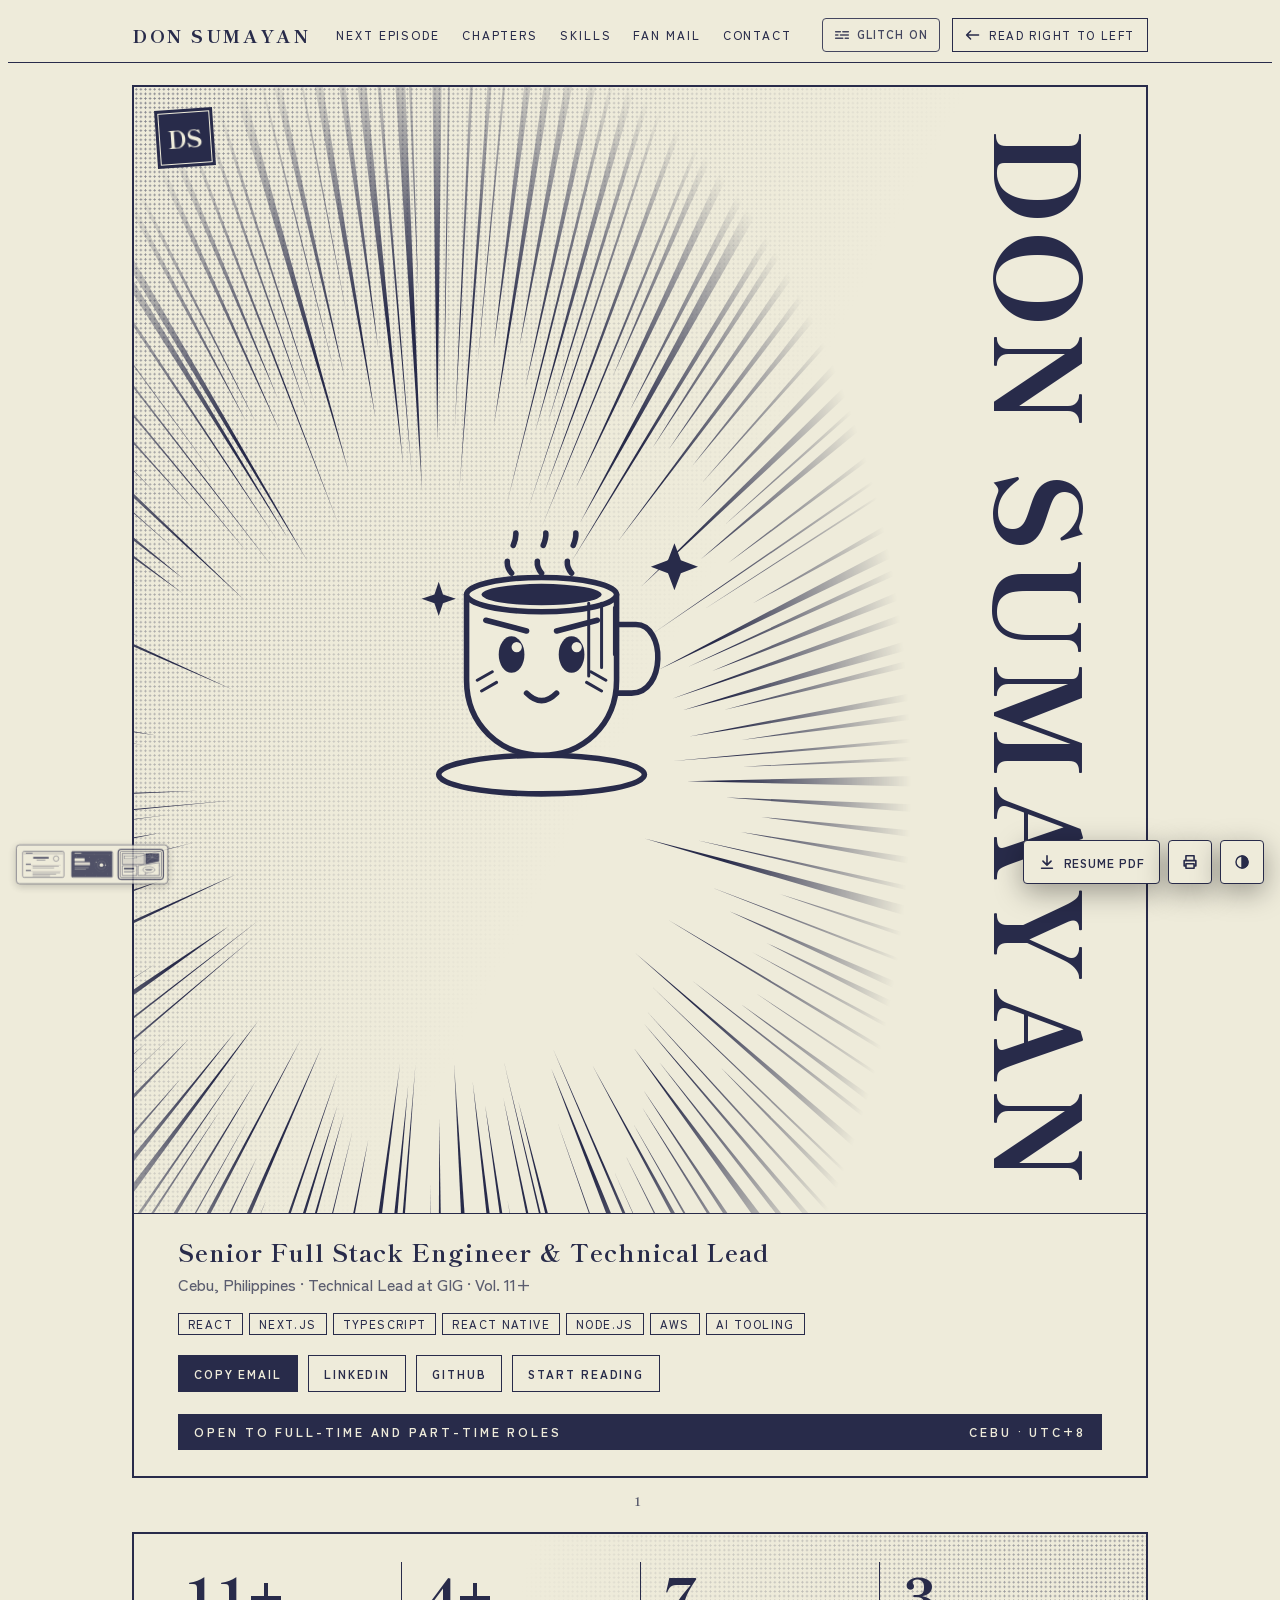
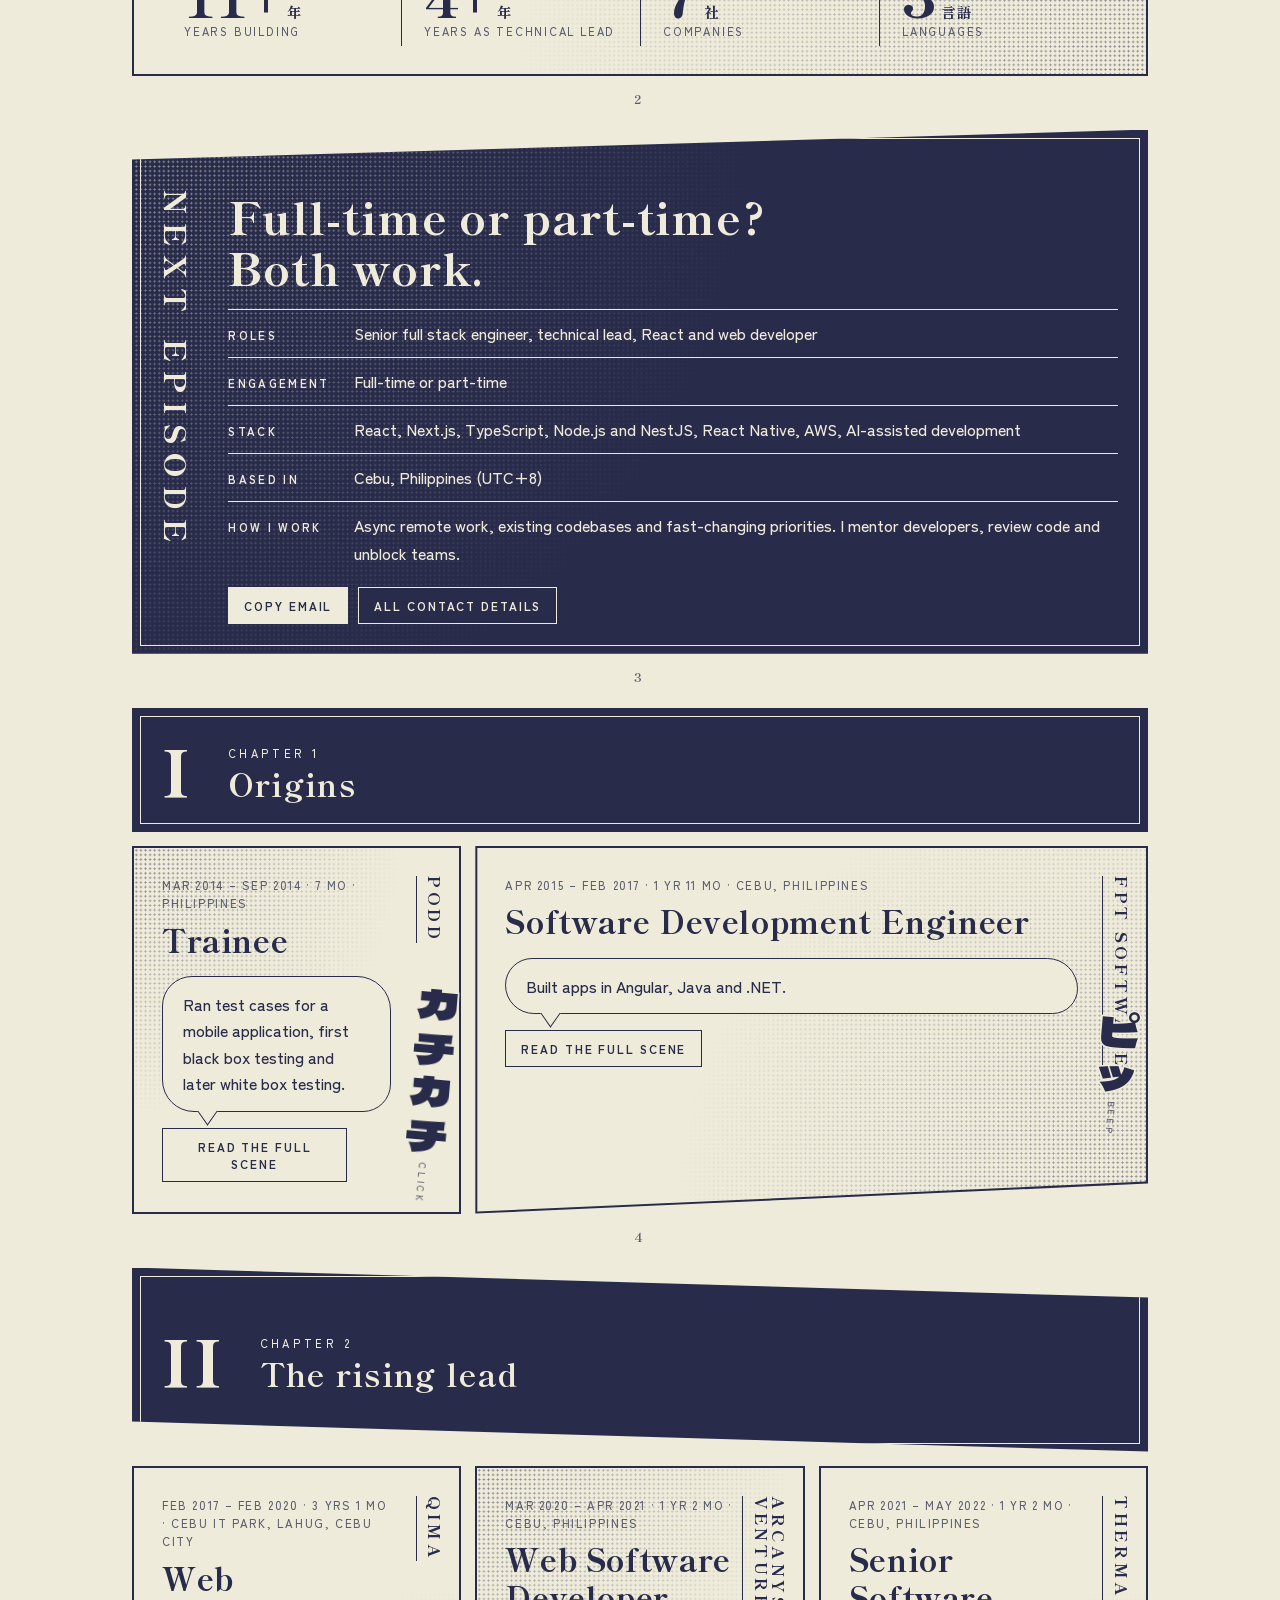
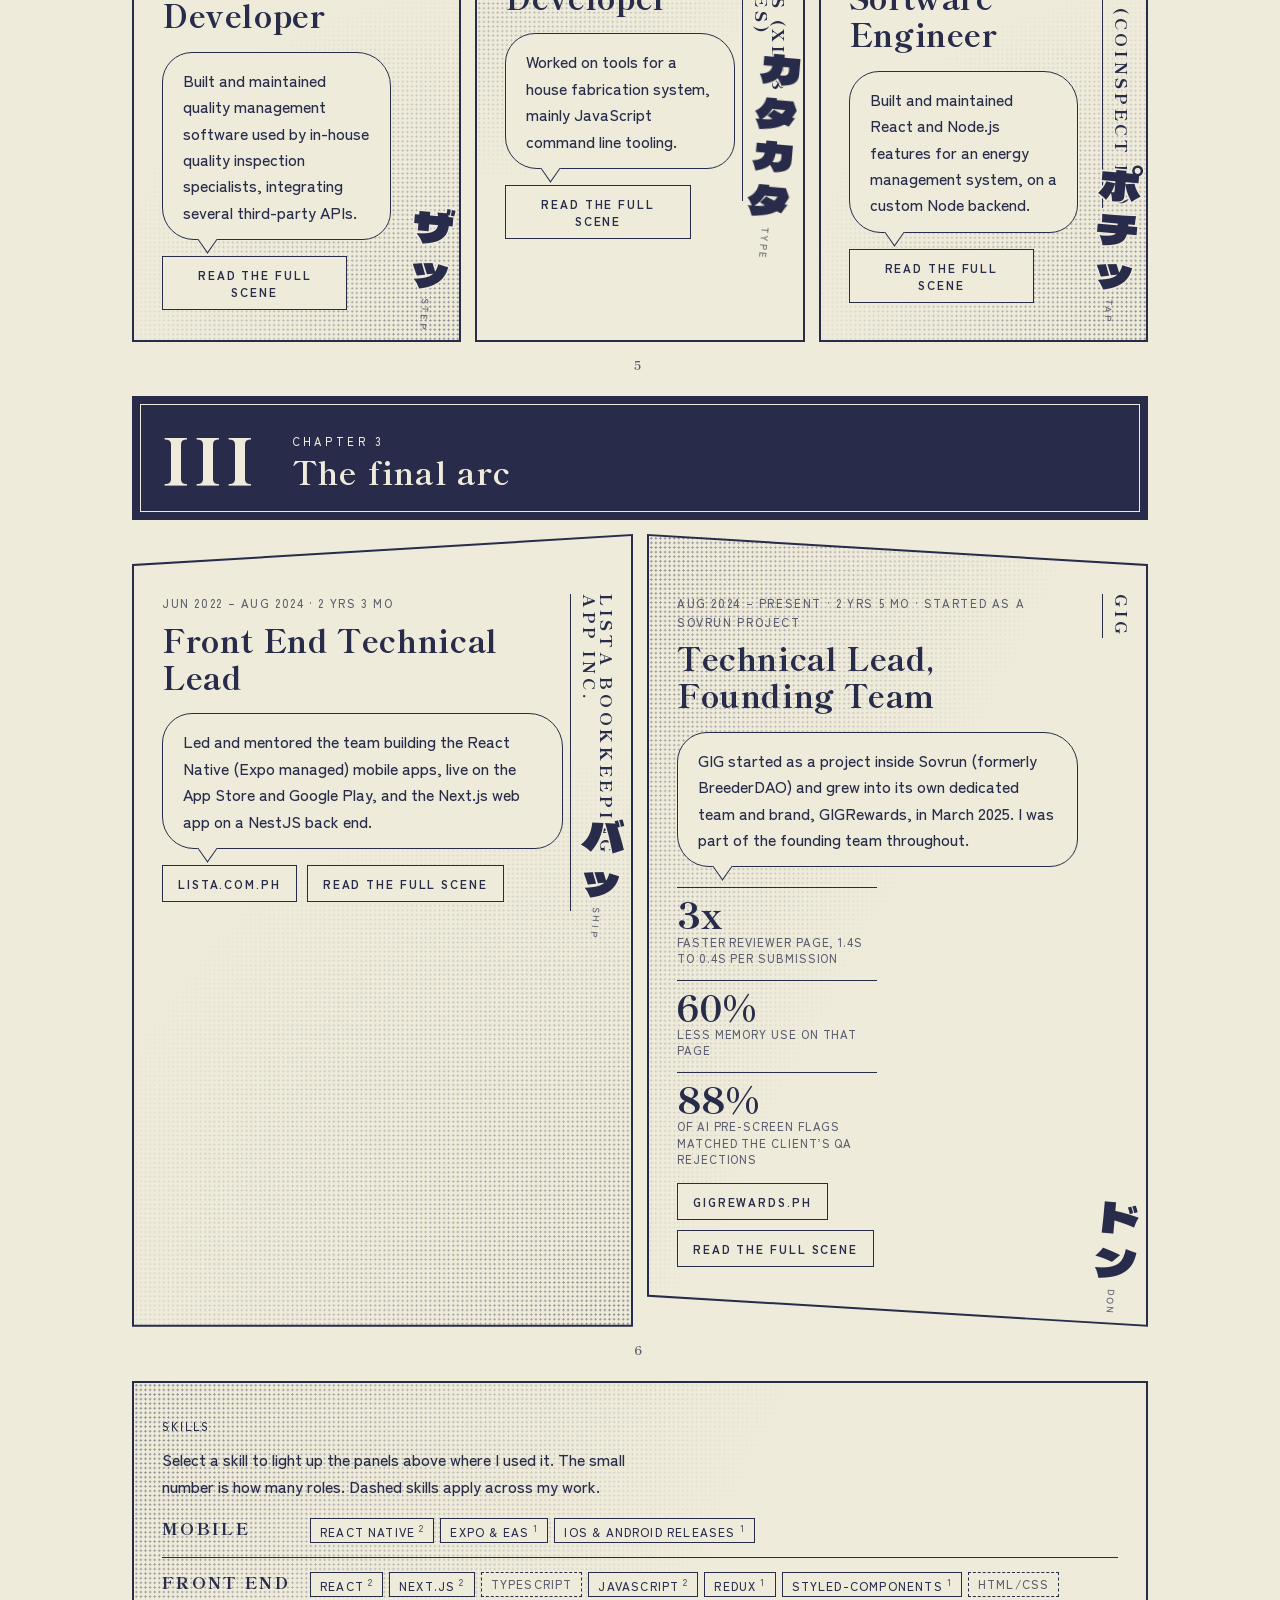
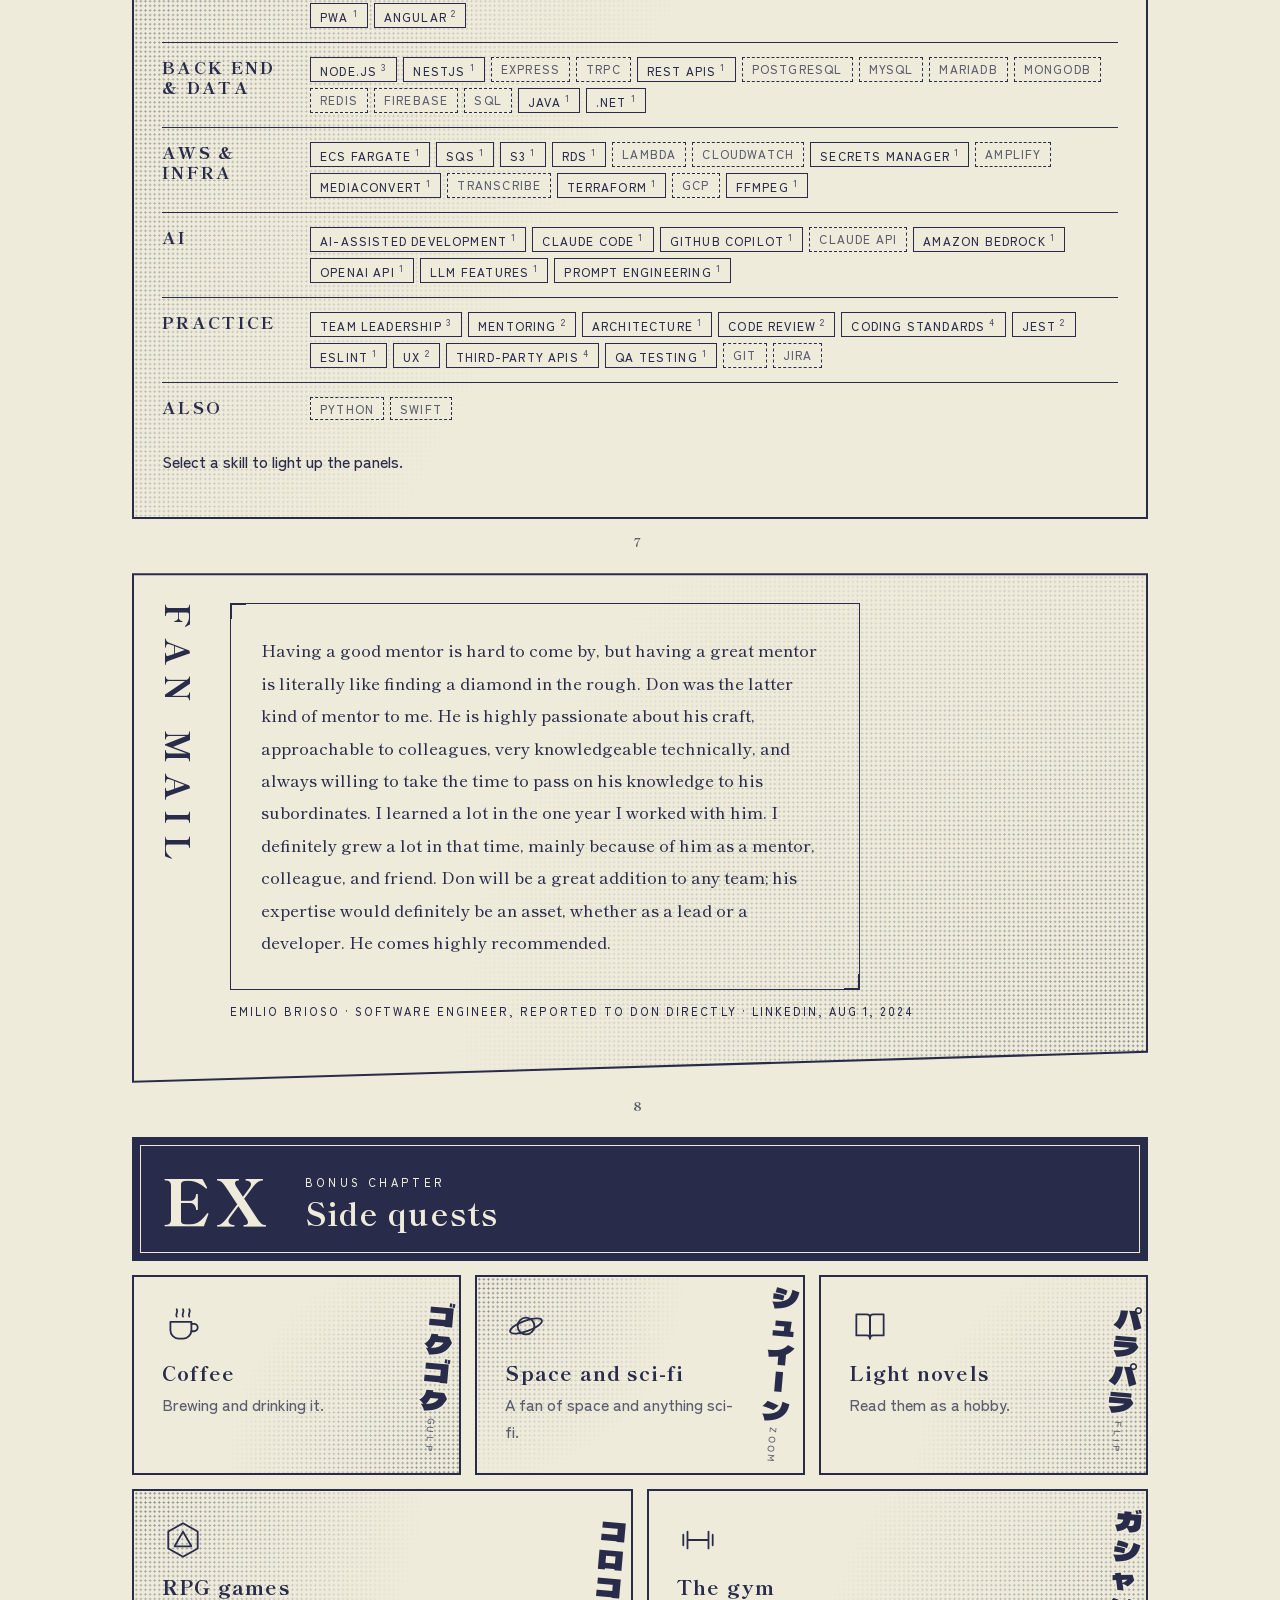
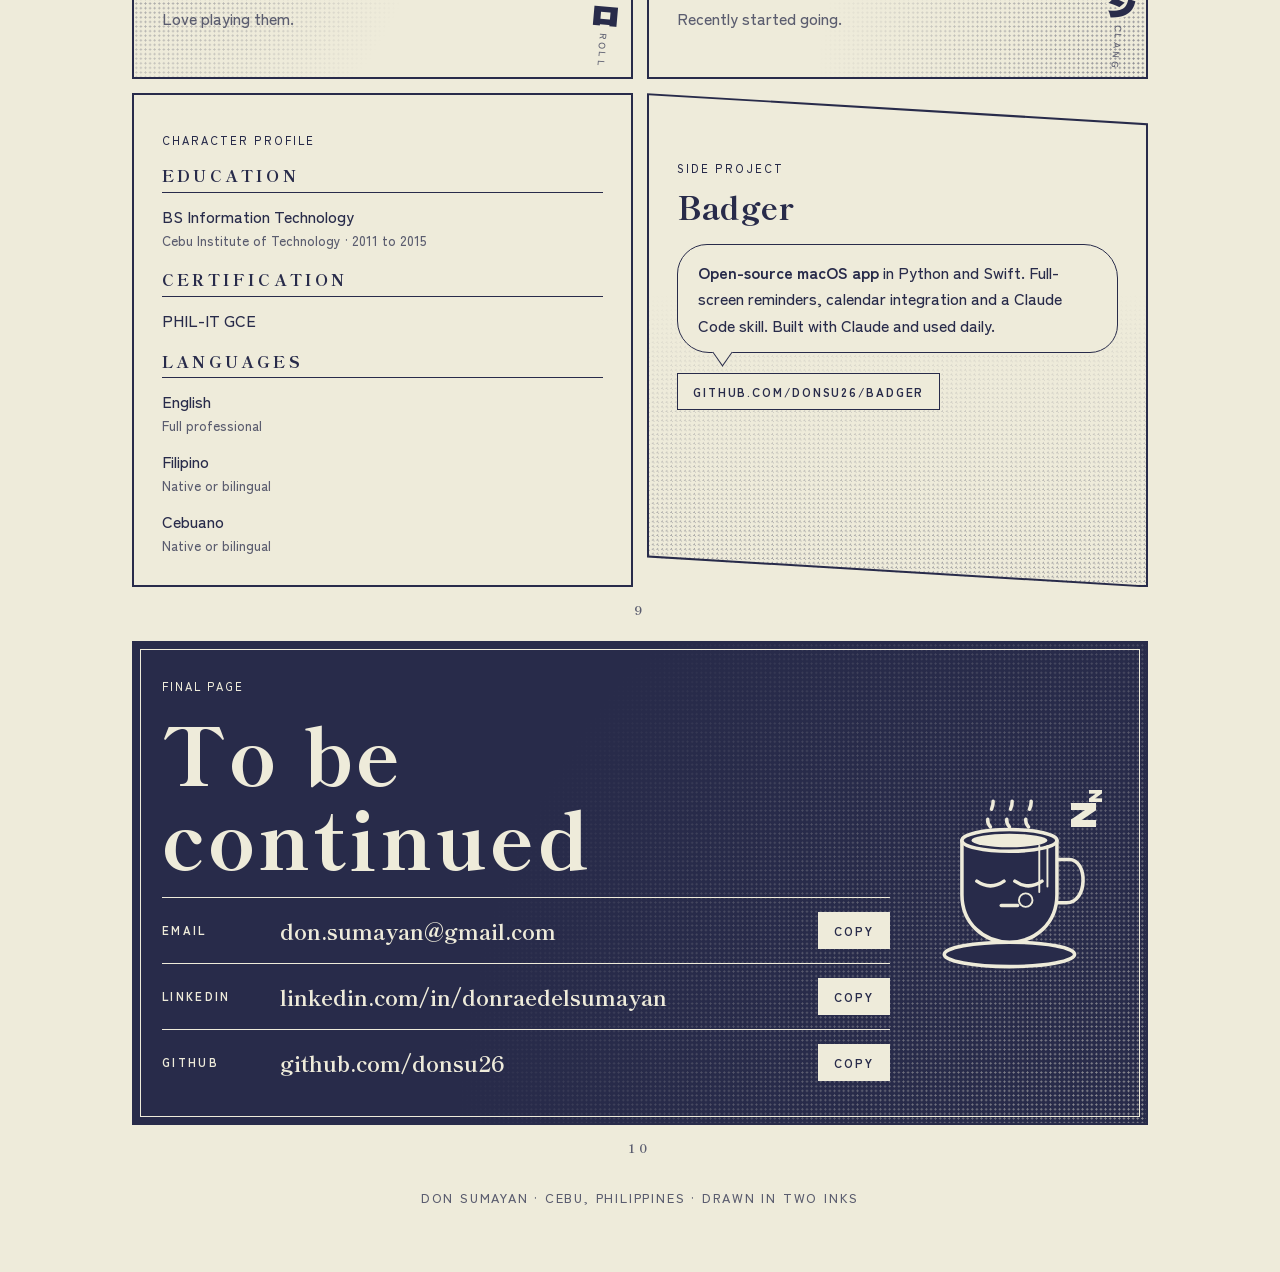
==== commit 883ca428: "Accessibility: Glitch on/off switch in the top bar of every style Turning it off stops the switcher " ====
--- a/manga.html
+++ b/manga.html
@@ -273,6 +273,7 @@
       <a href="#fanmail">Fan mail</a>
       <a href="#contact">Contact</a>
     </nav>
+    <button class="fxbtn" id="fxToggle" type="button" aria-pressed="false" title="Turn glitch and flashing effects off"><svg width="16" height="16" viewBox="0 0 20 20" fill="none" stroke="currentColor" stroke-width="1.7" stroke-linecap="round" aria-hidden="true"><path d="M2 6h6M11 6h7M2 10h3M8 10h10M2 14h9M14 14h4"/><path class="fxslash" d="M3 3l14 14"/></svg><span class="fxlbl">Glitch on</span></button>
     <button class="tbtn" id="dir" type="button" aria-pressed="false" title="Switch the page reading order">
       <svg width="16" height="16" viewBox="0 0 20 20" fill="none" stroke="currentColor" stroke-width="1.8" stroke-linecap="round" stroke-linejoin="round" aria-hidden="true"><path d="M3 10h14M7 5l-5 5 5 5"/></svg>
       <span class="lbl" id="dirlbl">Read right to left</span>
--- a/style-switch.css
+++ b/style-switch.css
@@ -6,8 +6,8 @@
 /* ---------- the switcher ---------- */
 html .styleswitch{
   position:fixed; left:16px; bottom:calc(16px + env(safe-area-inset-bottom,0px)); z-index:1040;
-  display:flex; align-items:flex-end; gap:8px;
-  padding:8px 10px 6px;
+  display:flex; align-items:center; gap:12px;
+  padding:10px;
   border:1px solid var(--fg); border-radius:6px;
   background:var(--bg); color:var(--fg);
   box-shadow:0 10px 30px rgba(0,0,0,.35);
@@ -83,7 +83,7 @@
 @keyframes sw-sweep{ from{ background-position:0 -100%; } to{ background-position:0 200%; } }
 
 @media (max-width:480px){
-  html .styleswitch{ gap:6px; padding:6px 8px 5px; }
+  html .styleswitch{ gap:10px; padding:8px; }
   html .styleswitch .win{ width:52px; height:33px; }
   html .styleswitch .sw{ font-size:.52rem; letter-spacing:.1em; }
   html .styleswitch .sw[href]:hover .win{ transform:translateY(-6px) scale(1.4); }
@@ -100,20 +100,21 @@
 }
 /* phones: one compact dock along the bottom edge */
 @media (max-width: 640px){
-  html .styleswitch{ left:8px; bottom:calc(8px + env(safe-area-inset-bottom,0px)); gap:6px; padding:5px 7px 4px; }
-  html .styleswitch .win{ width:48px; height:31px; }
+  html .styleswitch{ left:8px; bottom:calc(8px + env(safe-area-inset-bottom,0px)); gap:9px; box-sizing:border-box; height:44px; padding:0 7px; }
+  html .styleswitch .win{ width:46px; height:28px; }
   html .styleswitch .sw{ font-size:.5rem; letter-spacing:.08em; gap:3px; }
   html .styleswitch.ss-mini:not(:hover):not(:focus-within){ transform:none; opacity:1; }
   html .styleswitch.ss-mini .swl{ opacity:1 !important; }
-  html .dlfix, html .printfix, html .themefix, html .theme-toggle{ width:40px !important; height:40px !important; padding:0 !important; justify-content:center; bottom:calc(8px + env(safe-area-inset-bottom,0px)) !important; }
+  html .dlfix, html .printfix, html .themefix, html .theme-toggle{ box-sizing:border-box !important; width:44px !important; height:44px !important; padding:0 !important; justify-content:center; bottom:calc(8px + env(safe-area-inset-bottom,0px)) !important; }
   html .themefix, html .theme-toggle{ right:8px !important; }
-  html .printfix{ right:54px !important; }
-  html .dlfix{ right:100px !important; }
+  html .printfix{ right:58px !important; }
+  html .dlfix{ right:108px !important; }
   html .dlfix .dllbl{ display:none !important; }
   html body{ padding-bottom:calc(76px + env(safe-area-inset-bottom,0px)); }
   html body::after{ content:""; position:fixed; left:0; right:0; bottom:0; height:calc(84px + env(safe-area-inset-bottom,0px)); background:linear-gradient(to bottom, transparent, var(--bg) 55%); pointer-events:none; z-index:55; }
 }
 @media (max-width: 340px){
+  html .styleswitch{ gap:7px; padding:0 6px; }
   html .styleswitch .win{ width:40px; height:26px; }
 }
 @media print{ html body{ padding-bottom:0 !important; } html body::after{ display:none !important; } }
@@ -188,3 +189,30 @@
 @keyframes ss-fade-out{ to{ opacity:0; } }
 @keyframes ss-fade-in{ from{ opacity:0; } }
 @media print{ html.ss-leaving body, html.ss-entering body{ animation:none !important; } }
+
+/* windows only (no labels): keep the box tight and even */
+html .styleswitch .sw{ gap:0; font-size:0; line-height:0; }
+
+/* ---------- "glitch off" accessibility switch (top bar) ---------- */
+html .fxbtn{
+  display:inline-flex; align-items:center; gap:7px; flex:none;
+  height:34px; padding:0 11px; margin-left:8px;
+  border:1px solid var(--fg); border-radius:4px; background:transparent; color:var(--fg);
+  font:inherit; font-size:.7rem; font-weight:700; letter-spacing:.1em; text-transform:uppercase;
+  cursor:pointer; opacity:.85; transition:background .15s, color .15s, opacity .15s;
+}
+html .fxbtn:hover{ opacity:1; background:color-mix(in srgb, var(--fg) 10%, transparent); }
+html .fxbtn:focus-visible{ outline:2px solid var(--fg); outline-offset:2px; }
+html .fxbtn .fxslash{ display:none; }
+html .fxbtn[aria-pressed="true"] .fxslash{ display:inline; }
+html .fxbtn[aria-pressed="true"]{ background:var(--fg); color:var(--bg); opacity:1; }
+@media (max-width:640px){ html .fxbtn .fxlbl{ display:none; } html .fxbtn{ width:34px; padding:0; justify-content:center; margin-left:auto; } }
+@media print{ html .fxbtn{ display:none !important; } }
+
+/* glitch off: no flicker, no flashes, page switches become a soft fade */
+html.ss-calm::view-transition-group(*){ animation-duration:.25s; animation-timing-function:ease; }
+html.ss-calm::view-transition-old(root){ animation:ss-fade-out .25s ease both; }
+html.ss-calm::view-transition-new(root){ animation:ss-fade-in .25s ease both; transform:none; clip-path:none; filter:none; }
+html.ss-calm .styleswitch .win svg, html.ss-calm .styleswitch .win::after{ animation:none !important; }
+html.ss-calm .styleswitch .win::before, html.ss-calm .styleswitch .win::after{ opacity:0 !important; }
+html.ss-calm.ss-leaving body, html.ss-calm.ss-entering body{ animation:none !important; }
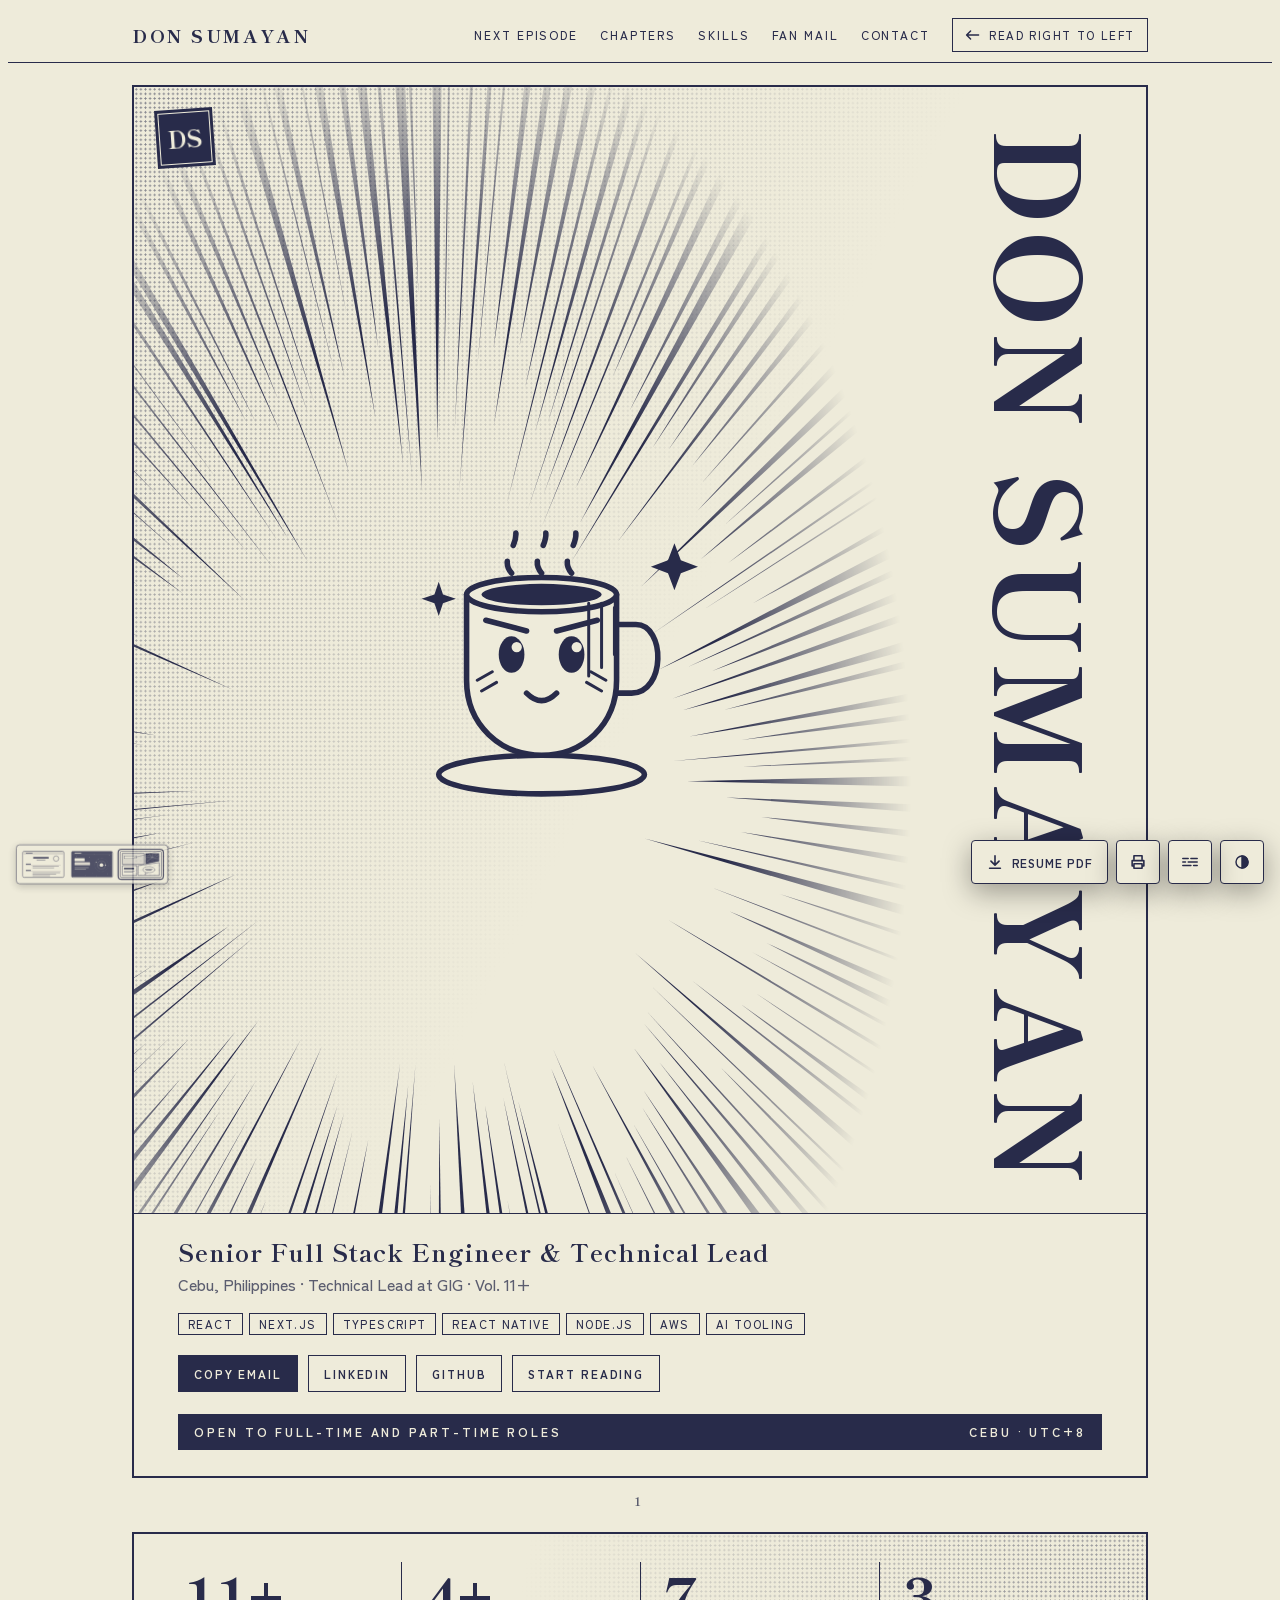
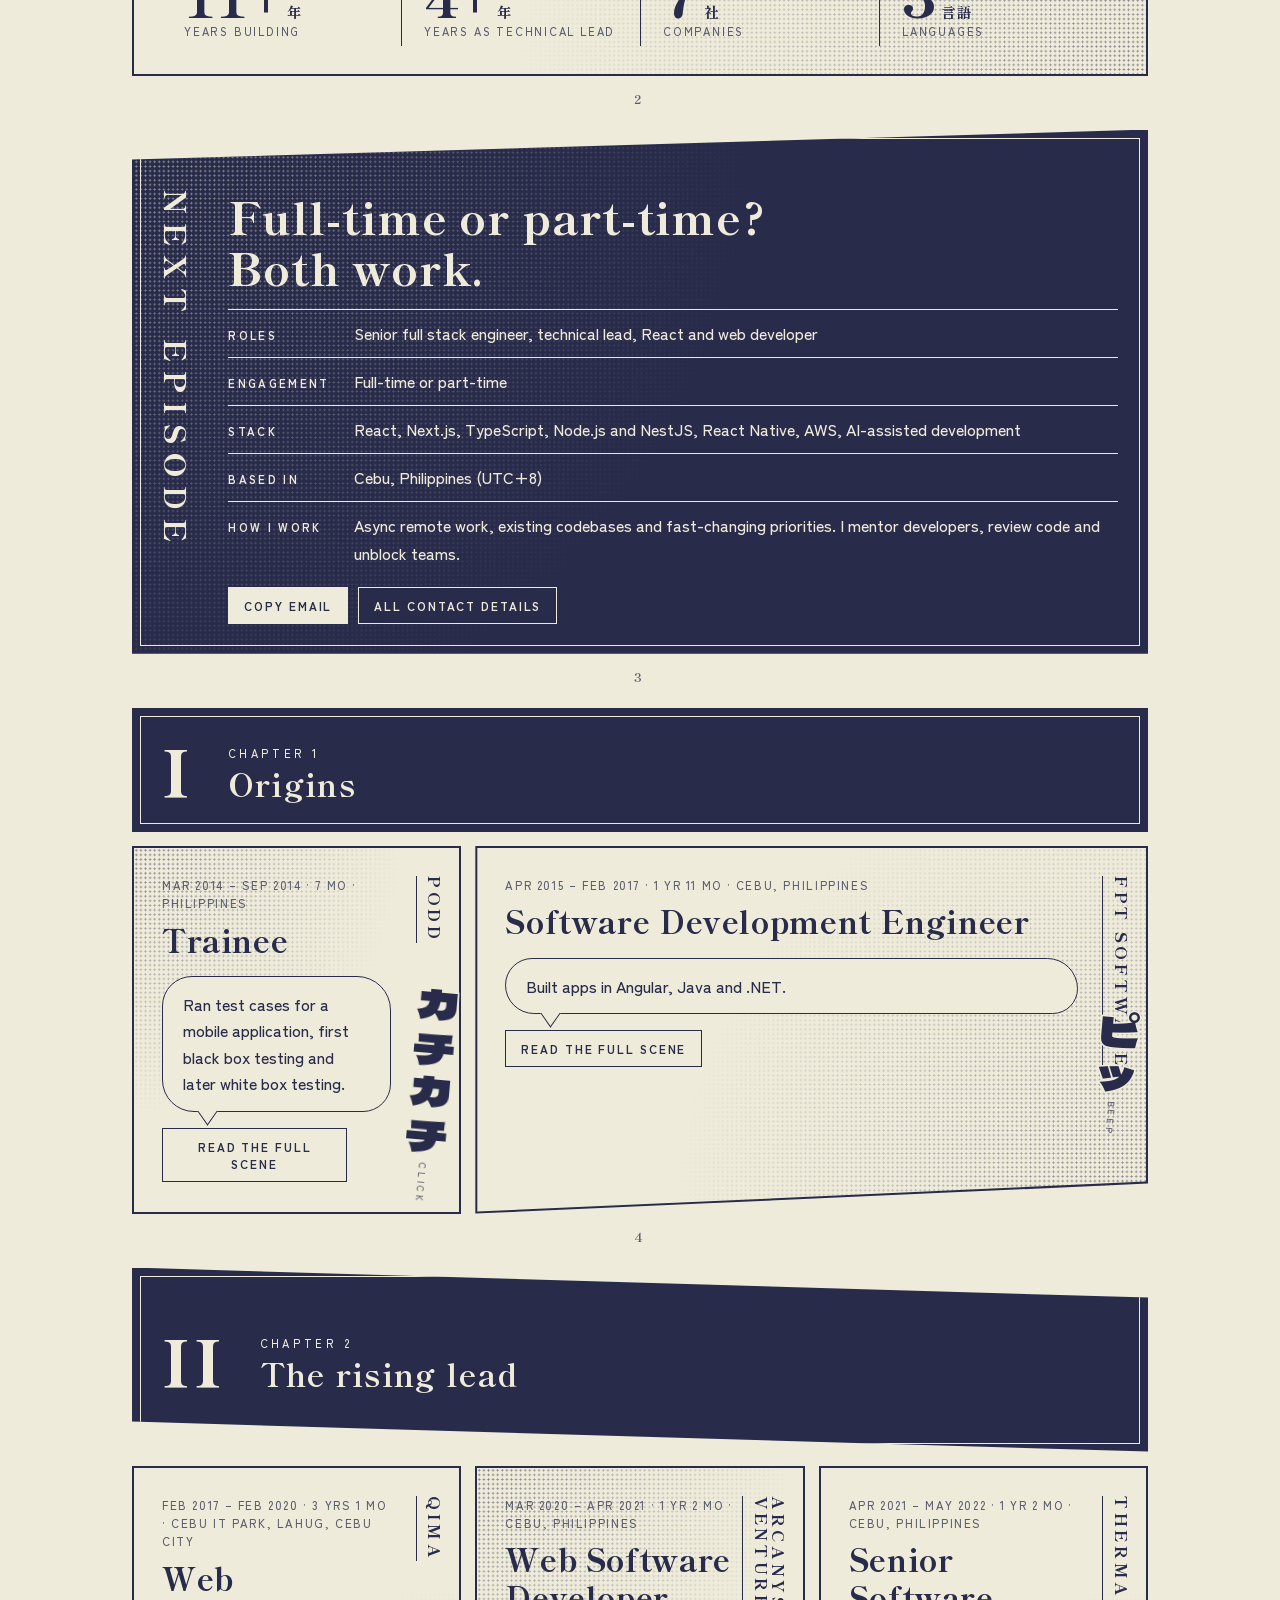
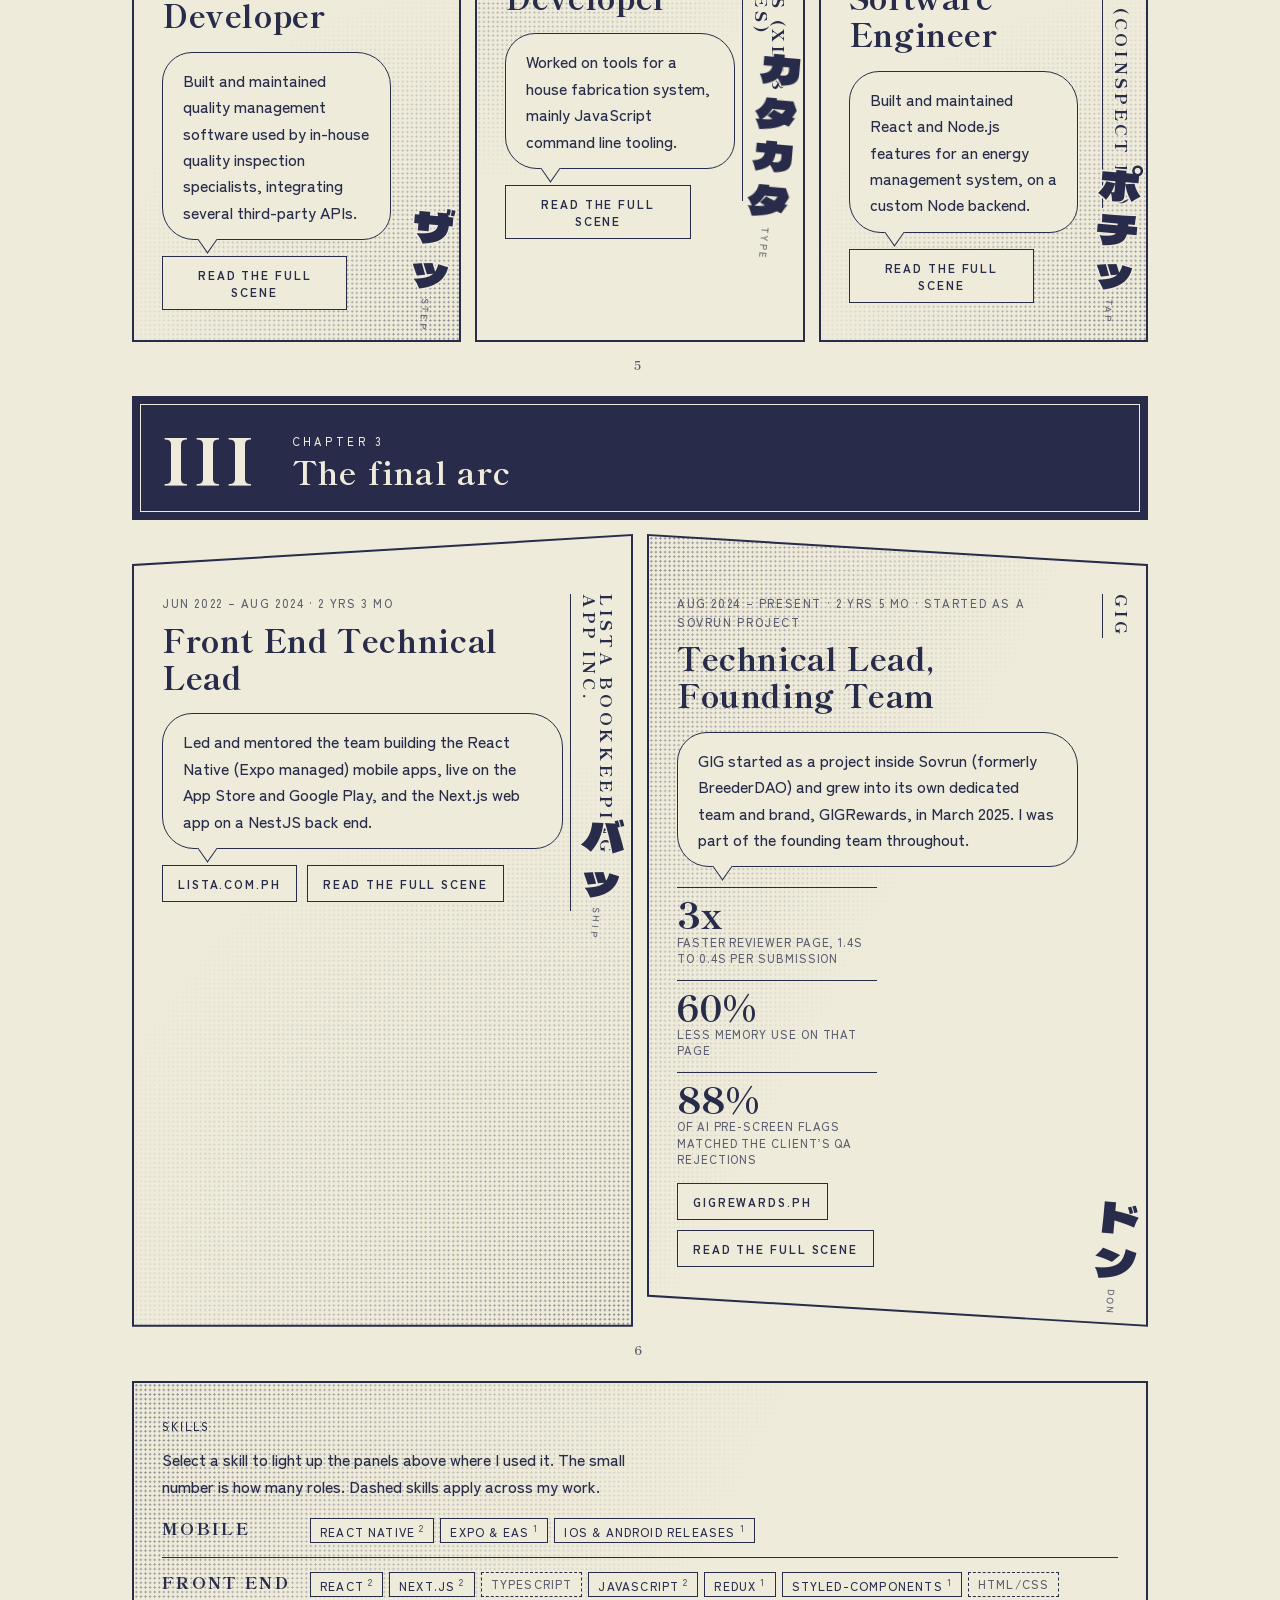
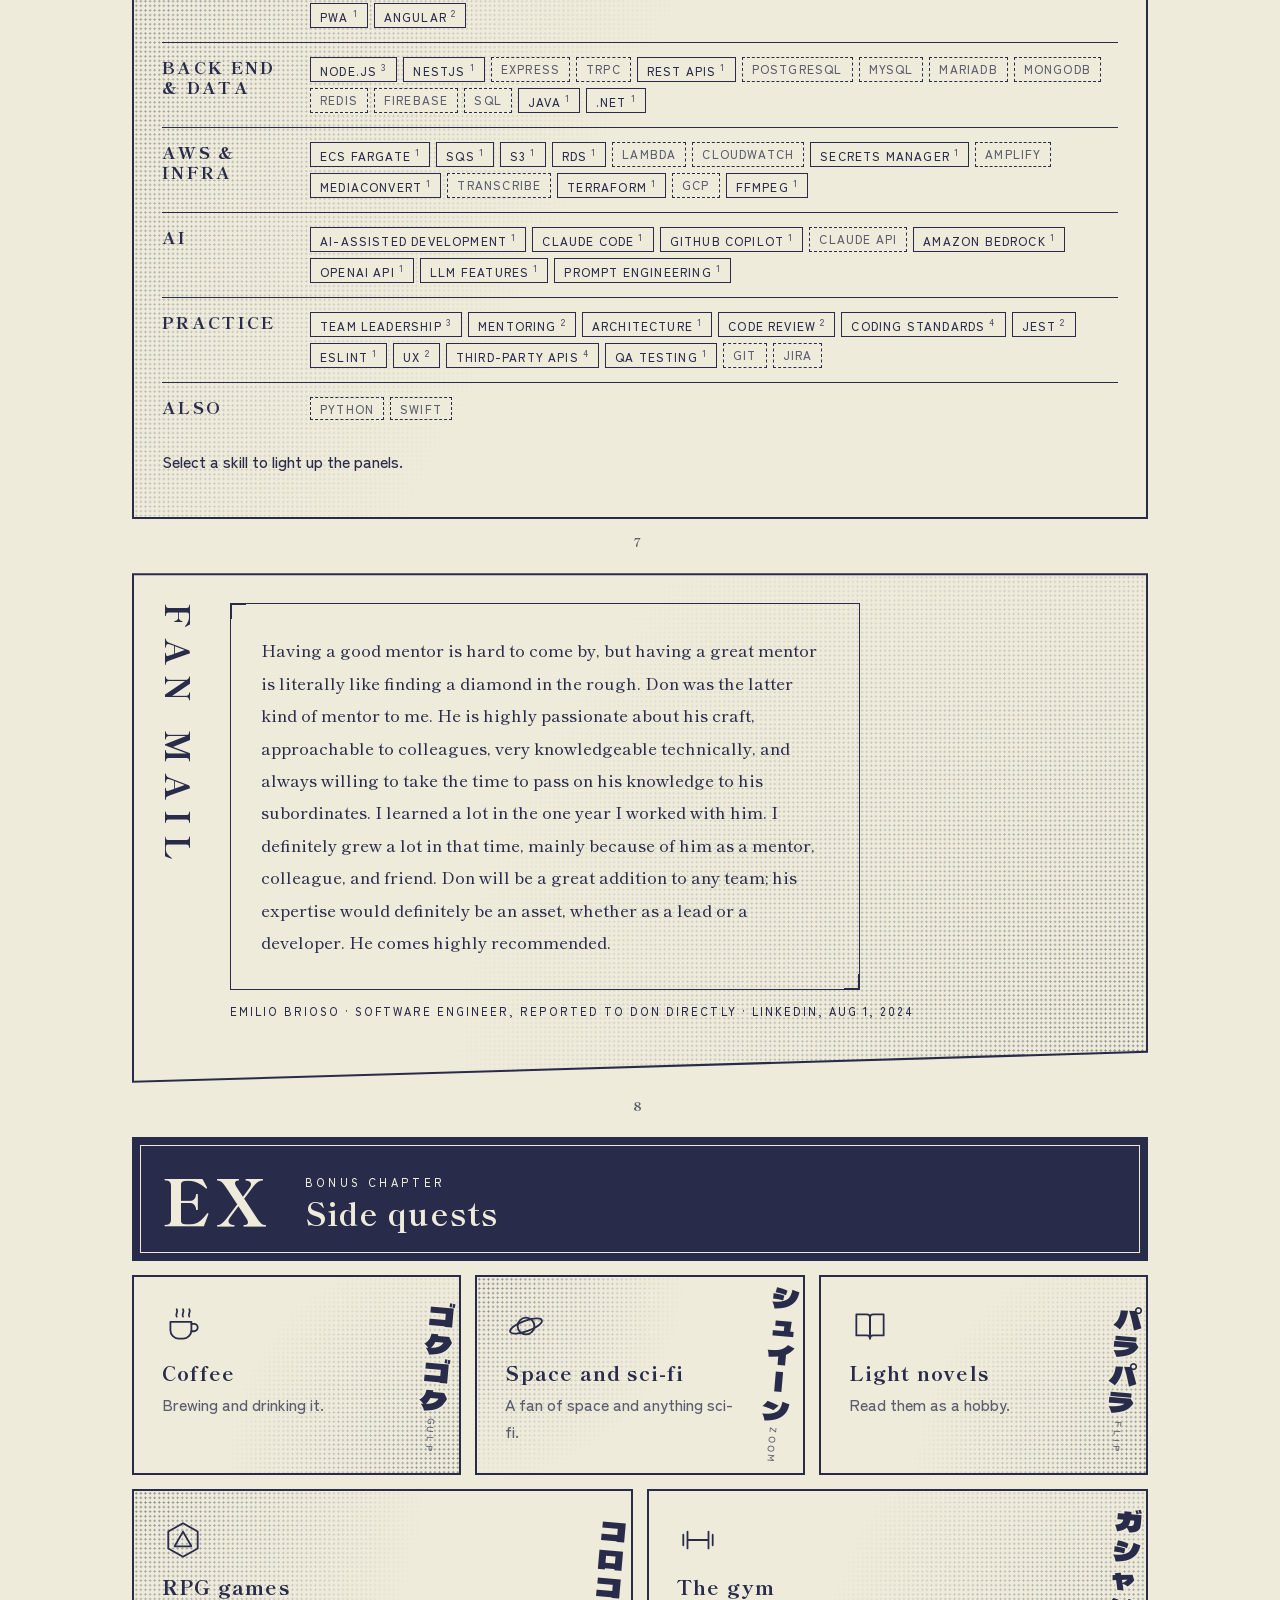
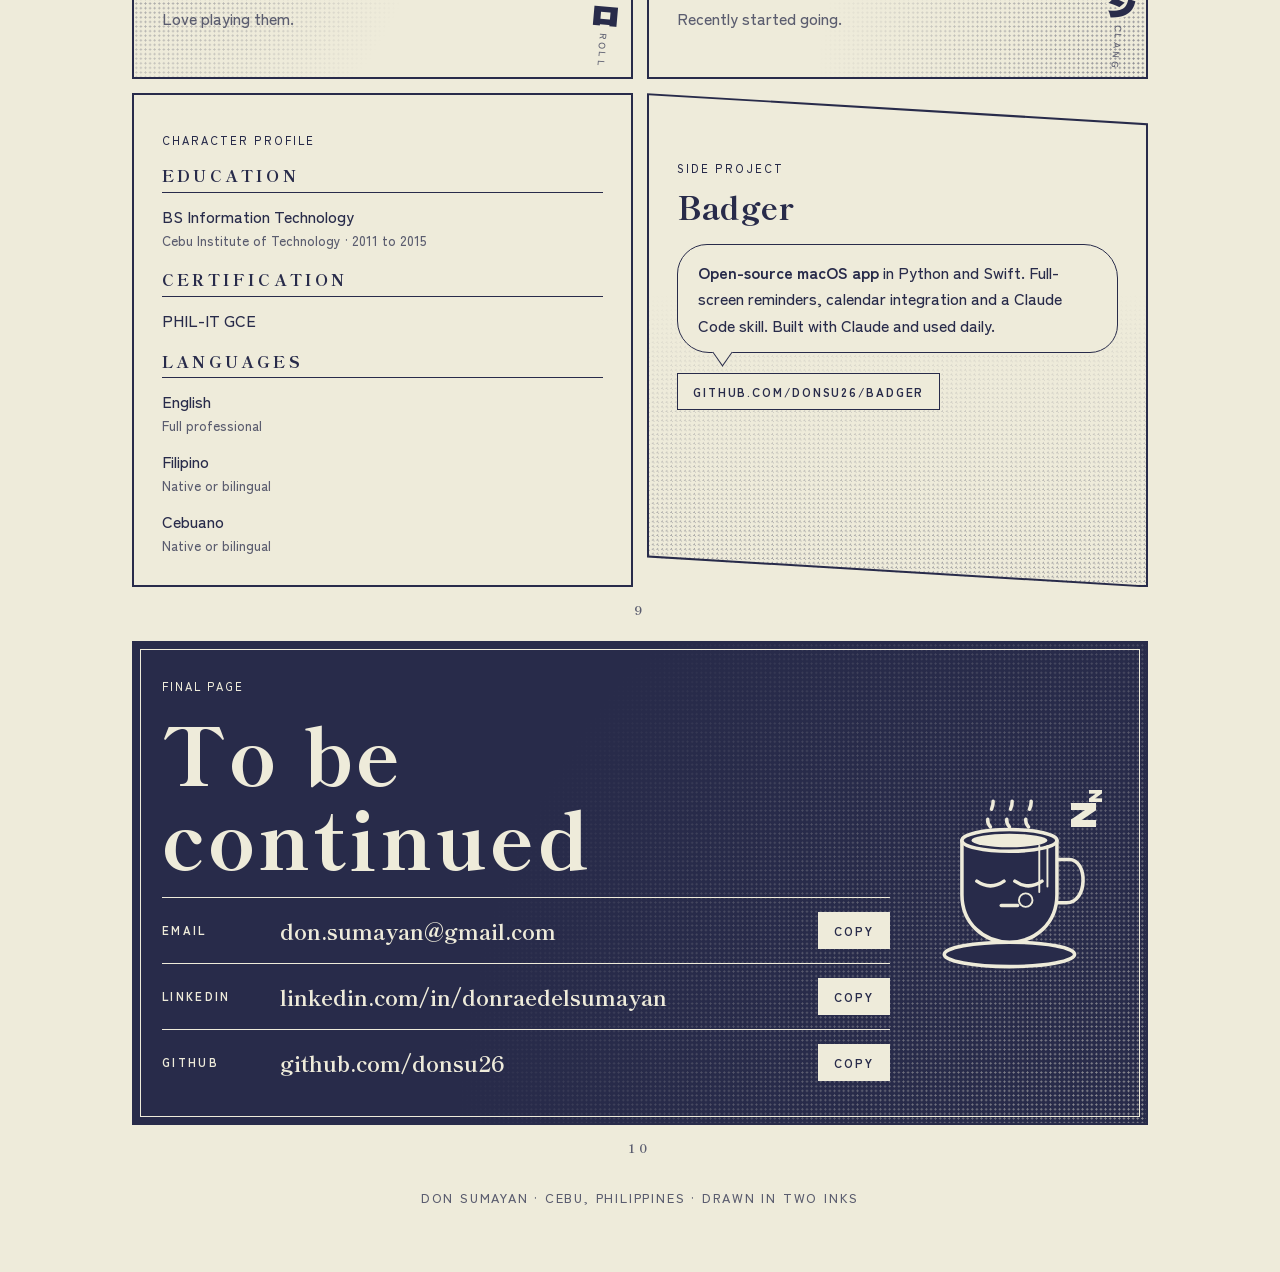
==== commit d596b7ff: "Move glitch on/off into the bottom dock; new classic favicon The glitch switch now sits beside the d" ====
--- a/manga.html
+++ b/manga.html
@@ -273,7 +273,6 @@
       <a href="#fanmail">Fan mail</a>
       <a href="#contact">Contact</a>
     </nav>
-    <button class="fxbtn" id="fxToggle" type="button" aria-pressed="false" title="Turn glitch and flashing effects off"><svg width="16" height="16" viewBox="0 0 20 20" fill="none" stroke="currentColor" stroke-width="1.7" stroke-linecap="round" aria-hidden="true"><path d="M2 6h6M11 6h7M2 10h3M8 10h10M2 14h9M14 14h4"/><path class="fxslash" d="M3 3l14 14"/></svg><span class="fxlbl">Glitch on</span></button>
     <button class="tbtn" id="dir" type="button" aria-pressed="false" title="Switch the page reading order">
       <svg width="16" height="16" viewBox="0 0 20 20" fill="none" stroke="currentColor" stroke-width="1.8" stroke-linecap="round" stroke-linejoin="round" aria-hidden="true"><path d="M3 10h14M7 5l-5 5 5 5"/></svg>
       <span class="lbl" id="dirlbl">Read right to left</span>
@@ -443,6 +442,7 @@
 <nav class="styleswitch" aria-label="Choose a style"><a class="sw" aria-label="Classic style" href="index.html?style=classic" data-style="classic" title="Switch to the Classic style"><span class="win"><svg viewBox="0 0 120 76" aria-hidden="true"><rect width="120" height="76" fill="#EEEBDA"/><rect width="120" height="9" fill="#282B4A" opacity=".14"/><rect x="8" y="3.5" width="20" height="2" fill="#282B4A"/><rect x="30" y="16" width="46" height="5" fill="#282B4A"/><rect x="40" y="24" width="26" height="2.4" fill="#282B4A" opacity=".6"/><circle cx="98" cy="21" r="8" fill="none" stroke="#282B4A" stroke-width="1.3"/><rect x="8" y="36" width="15" height="2.6" fill="#282B4A"/><rect x="8" y="39.6" width="104" height=".7" fill="#282B4A" opacity=".5"/><rect x="28" y="43" width="78" height="2" fill="#282B4A" opacity=".55"/><rect x="28" y="47.5" width="64" height="2" fill="#282B4A" opacity=".55"/><rect x="8" y="55" width="15" height="2.6" fill="#282B4A"/><rect x="8" y="58.6" width="104" height=".7" fill="#282B4A" opacity=".5"/><rect x="28" y="62" width="82" height="2" fill="#282B4A" opacity=".55"/><rect x="28" y="66.5" width="70" height="2" fill="#282B4A" opacity=".55"/><rect x="28" y="71" width="52" height="2" fill="#282B4A" opacity=".55"/></svg></span></a><a class="sw" aria-label="Starfield style" href="starfield.html" data-style="starfield" title="Switch to the Starfield style"><span class="win"><svg viewBox="0 0 120 76" aria-hidden="true"><rect width="120" height="76" fill="#282B4A"/><circle cx="14" cy="14" r="0.7" fill="#EEEBDA" opacity="0.8"/><circle cx="31" cy="6" r="0.5" fill="#EEEBDA" opacity="0.6"/><circle cx="52" cy="17" r="0.8" fill="#EEEBDA" opacity="0.9"/><circle cx="66" cy="8" r="0.5" fill="#EEEBDA" opacity="0.6"/><circle cx="78" cy="22" r="0.6" fill="#EEEBDA" opacity="0.7"/><circle cx="112" cy="12" r="0.7" fill="#EEEBDA" opacity="0.8"/><circle cx="106" cy="66" r="0.6" fill="#EEEBDA" opacity="0.7"/><circle cx="60" cy="64" r="0.5" fill="#EEEBDA" opacity="0.5"/><circle cx="6" cy="60" r="0.6" fill="#EEEBDA" opacity="0.6"/><circle cx="72" cy="72" r="0.5" fill="#EEEBDA" opacity="0.6"/><circle cx="116" cy="40" r="0.5" fill="#EEEBDA" opacity="0.5"/><circle cx="40" cy="70" r="0.6" fill="#EEEBDA" opacity="0.6"/><rect y="9" width="120" height=".6" fill="#EEEBDA" opacity=".3"/><rect x="8" y="3.5" width="20" height="2" fill="#EEEBDA"/><rect x="8" y="20" width="30" height="9" rx="1" fill="#EEEBDA"/><rect x="8" y="32" width="46" height="9" rx="1" fill="#EEEBDA" opacity=".88"/><rect x="8" y="47" width="42" height="2" fill="#EEEBDA" opacity=".5"/><rect x="8" y="51.5" width="34" height="2" fill="#EEEBDA" opacity=".5"/><circle cx="88" cy="40" r="20" fill="none" stroke="#EEEBDA" stroke-opacity=".35" stroke-dasharray="1.5 2.5"/><circle cx="88" cy="40" r="12" fill="none" stroke="#EEEBDA" stroke-opacity=".35"/><circle cx="88" cy="40" r="5.5" fill="#EEEBDA"/><circle cx="100" cy="40" r="1.8" fill="#EEEBDA"/><circle cx="72" cy="32" r="1.4" fill="#EEEBDA"/></svg></span></a><a class="sw" aria-label="Manga style" aria-current="page" title="You are viewing this style"><span class="win"><svg viewBox="0 0 120 76" aria-hidden="true"><defs><pattern id="ssTone" width="3" height="3" patternUnits="userSpaceOnUse"><circle cx="1.5" cy="1.5" r=".65" fill="#282B4A"/></pattern></defs><rect width="120" height="76" fill="#EEEBDA"/><path d="M5 5H70V38H5Z" fill="url(#ssTone)" stroke="#282B4A" stroke-width="1.5"/><rect x="12" y="14" width="34" height="7" fill="#EEEBDA" stroke="#282B4A" stroke-width=".8"/><path d="M74 5H115V29L74 38Z" fill="#282B4A"/><path d="M94 18L76 6" stroke="#EEEBDA" stroke-width=".6" opacity=".7"/><path d="M94 18L84 6" stroke="#EEEBDA" stroke-width=".6" opacity=".7"/><path d="M94 18L96 6" stroke="#EEEBDA" stroke-width=".6" opacity=".7"/><path d="M94 18L108 6" stroke="#EEEBDA" stroke-width=".6" opacity=".7"/><path d="M94 18L114 12" stroke="#EEEBDA" stroke-width=".6" opacity=".7"/><path d="M94 18L114 22" stroke="#EEEBDA" stroke-width=".6" opacity=".7"/><path d="M94 18L78 30" stroke="#EEEBDA" stroke-width=".6" opacity=".7"/><path d="M94 18L76 16" stroke="#EEEBDA" stroke-width=".6" opacity=".7"/><path d="M5 42H48V71H5Z" fill="#EEEBDA" stroke="#282B4A" stroke-width="1.5"/><rect x="10" y="48" width="30" height="5" fill="#282B4A"/><rect x="10" y="57" width="32" height="1.8" fill="#282B4A" opacity=".6"/><rect x="10" y="61" width="26" height="1.8" fill="#282B4A" opacity=".6"/><path d="M52 42L115 33V71H52Z" fill="#EEEBDA" stroke="#282B4A" stroke-width="1.5"/><ellipse cx="84" cy="54" rx="18" ry="9" fill="#EEEBDA" stroke="#282B4A" stroke-width="1.1"/><path d="M76 61L72 68L82 62" fill="#EEEBDA" stroke="#282B4A" stroke-width="1.1"/><rect x="73" y="52" width="22" height="1.6" fill="#282B4A"/><rect x="76" y="55.5" width="16" height="1.6" fill="#282B4A"/></svg></span></a></nav>
 <a class="dlfix" href="files/Don_Sumayan_Resume.pdf" download="Don_Sumayan_Resume.pdf" title="Download my resume (PDF)" aria-label="Download my resume as a PDF"><svg width="18" height="18" viewBox="0 0 20 20" fill="none" stroke="currentColor" stroke-width="1.8" stroke-linecap="round" stroke-linejoin="round" aria-hidden="true"><path d="M10 3v10M5.5 9 10 13.5 14.5 9M4 17h12"/></svg><span class="dllbl">Resume PDF</span></a>
 <button class="printfix" id="printBtn" type="button" title="Print my resume" aria-label="Print my resume"><svg width="18" height="18" viewBox="0 0 20 20" fill="none" stroke="currentColor" stroke-width="1.8" stroke-linecap="round" stroke-linejoin="round" aria-hidden="true"><path d="M5.5 7V3h9v4M5.5 14.5h-2v-6h13v6h-2M5.5 12h9v5h-9z"/></svg></button>
+<button class="fxfix" id="fxToggle" type="button" aria-pressed="false" title="Turn glitch and flashing effects off" aria-label="Glitch effects are on. Turn them off"><svg width="18" height="18" viewBox="0 0 20 20" fill="none" stroke="currentColor" stroke-width="1.7" stroke-linecap="round" aria-hidden="true"><path d="M2 6h6M11 6h7M2 10h3M8 10h10M2 14h9M14 14h4"/><path class="fxslash" d="M3 3l14 14"/></svg></button>
 <button class="themefix" id="theme" type="button" aria-label="Switch colour theme" title="Switch colour theme">
       <svg width="16" height="16" viewBox="0 0 20 20" fill="none" stroke="currentColor" stroke-width="1.8" aria-hidden="true"><circle cx="10" cy="10" r="7.5"/><path d="M10 2.5a7.5 7.5 0 0 1 0 15z" fill="currentColor"/></svg>
     </button>
--- a/style-switch.css
+++ b/style-switch.css
@@ -193,21 +193,38 @@
 /* windows only (no labels): keep the box tight and even */
 html .styleswitch .sw{ gap:0; font-size:0; line-height:0; }
 
-/* ---------- "glitch off" accessibility switch (top bar) ---------- */
-html .fxbtn{
-  display:inline-flex; align-items:center; gap:7px; flex:none;
-  height:34px; padding:0 11px; margin-left:8px;
-  border:1px solid var(--fg); border-radius:4px; background:transparent; color:var(--fg);
-  font:inherit; font-size:.7rem; font-weight:700; letter-spacing:.1em; text-transform:uppercase;
-  cursor:pointer; opacity:.85; transition:background .15s, color .15s, opacity .15s;
-}
-html .fxbtn:hover{ opacity:1; background:color-mix(in srgb, var(--fg) 10%, transparent); }
-html .fxbtn:focus-visible{ outline:2px solid var(--fg); outline-offset:2px; }
-html .fxbtn .fxslash{ display:none; }
-html .fxbtn[aria-pressed="true"] .fxslash{ display:inline; }
-html .fxbtn[aria-pressed="true"]{ background:var(--fg); color:var(--bg); opacity:1; }
-@media (max-width:640px){ html .fxbtn .fxlbl{ display:none; } html .fxbtn{ width:34px; padding:0; justify-content:center; margin-left:auto; } }
-@media print{ html .fxbtn{ display:none !important; } }
+/* ---------- "glitch off" accessibility switch (bottom dock, beside dark/light) ---------- */
+/* dock order from the right: theme · glitch · print · PDF */
+html .fxfix{
+  position:fixed; right:68px; bottom:calc(16px + env(safe-area-inset-bottom,0px)); z-index:1030;
+  box-sizing:border-box; width:44px; height:44px; padding:0;
+  display:flex; align-items:center; justify-content:center;
+  border:1px solid var(--fg); border-radius:4px; background:var(--bg); color:var(--fg);
+  box-shadow:0 8px 28px rgba(0,0,0,.35); cursor:pointer;
+  transition:background .15s, color .15s;
+  view-transition-name: dock-fx;
+}
+html .fxfix:hover{ background:color-mix(in srgb, var(--fg) 12%, var(--bg)); }
+html .fxfix:focus-visible{ outline:2px solid var(--fg); outline-offset:2px; }
+html .fxfix .fxslash{ display:none; }
+html .fxfix[aria-pressed="true"] .fxslash{ display:inline; }
+html .fxfix[aria-pressed="true"]{ background:var(--fg); color:var(--bg); }
+html .printfix{ right:120px !important; }
+html .dlfix{ right:172px !important; }
+@media (max-width:640px){
+  html .fxfix{ width:44px; height:44px; right:58px; bottom:calc(8px + env(safe-area-inset-bottom,0px)); }
+  html .printfix{ right:108px !important; }
+  html .dlfix{ right:158px !important; }
+}
+/* narrow phones: tighten the dock so it clears the style switcher */
+@media (max-width:400px){
+  html .dlfix, html .printfix, html .themefix, html .theme-toggle, html .fxfix{ width:40px !important; height:40px !important; }
+  html .fxfix{ right:52px; }
+  html .printfix{ right:96px !important; }
+  html .dlfix{ right:140px !important; }
+  html .styleswitch{ height:40px; }
+}
+@media print{ html .fxfix{ display:none !important; } }
 
 /* glitch off: no flicker, no flashes, page switches become a soft fade */
 html.ss-calm::view-transition-group(*){ animation-duration:.25s; animation-timing-function:ease; }
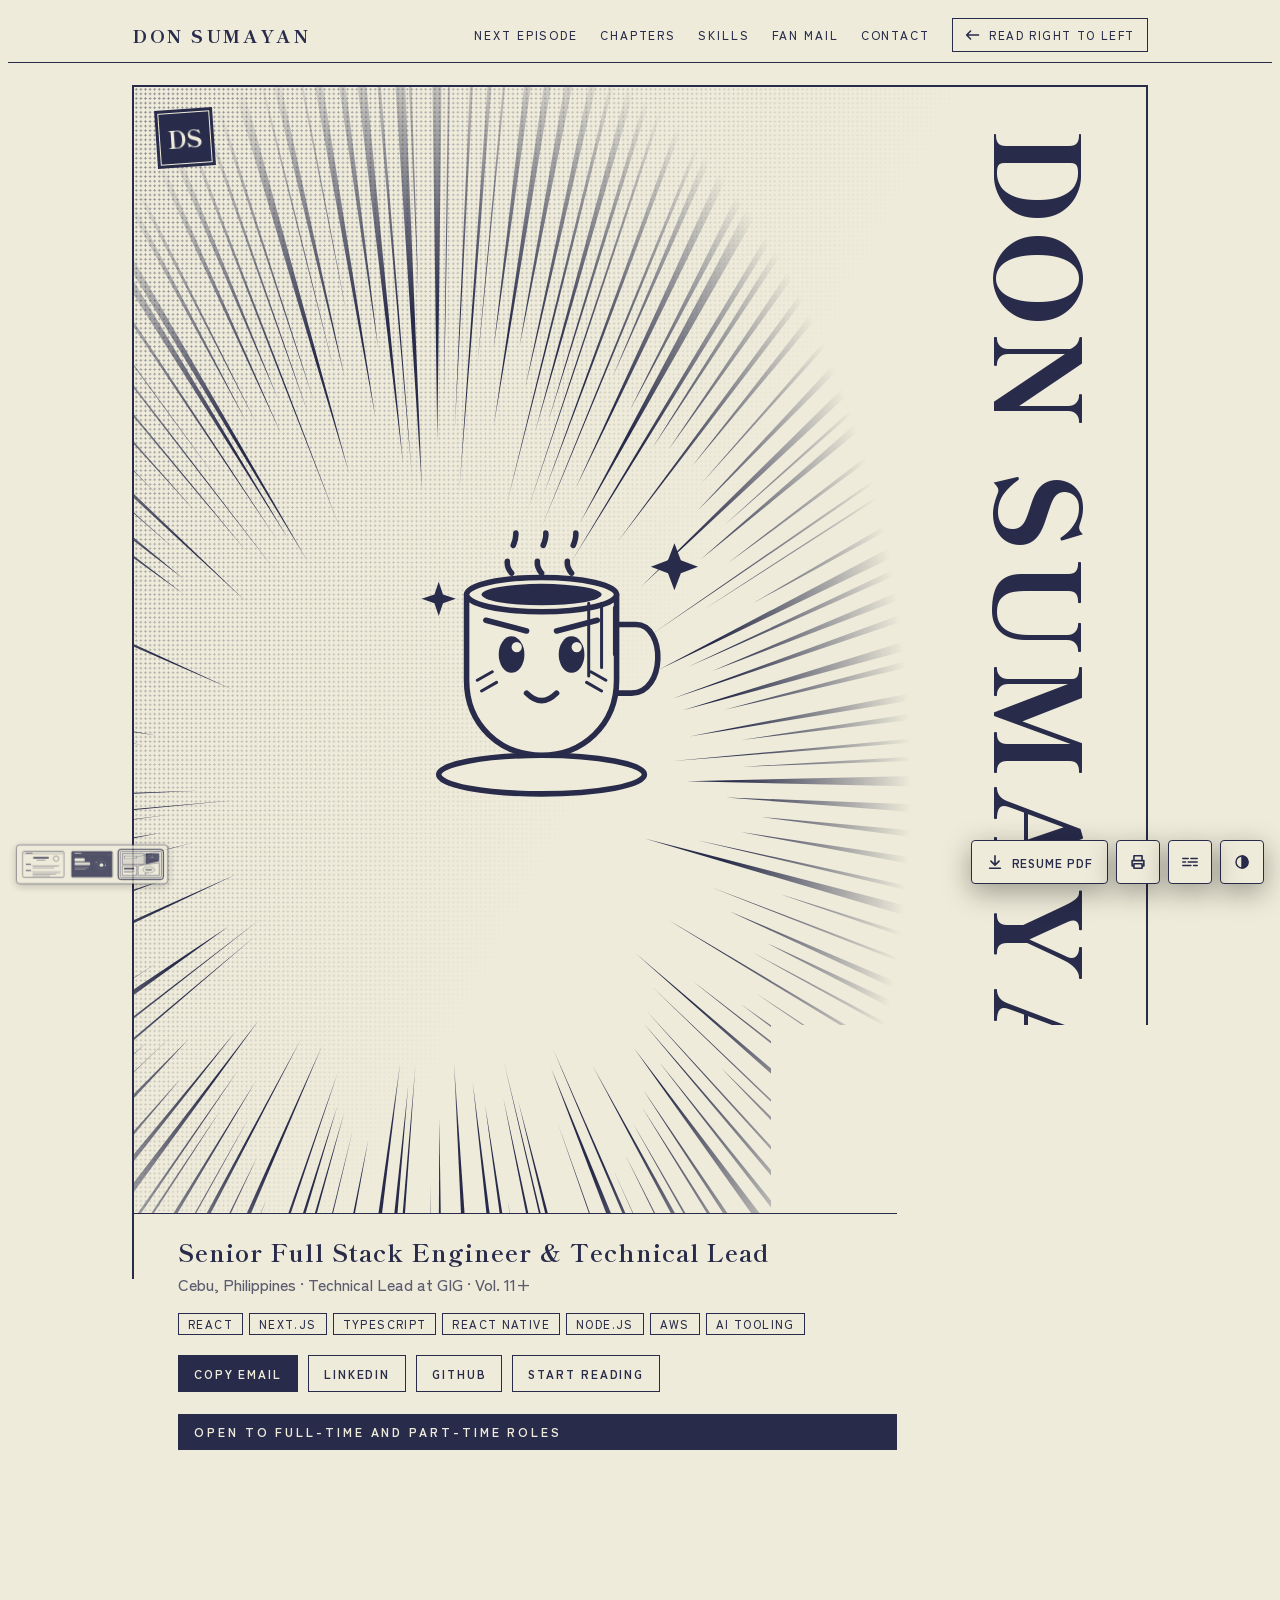
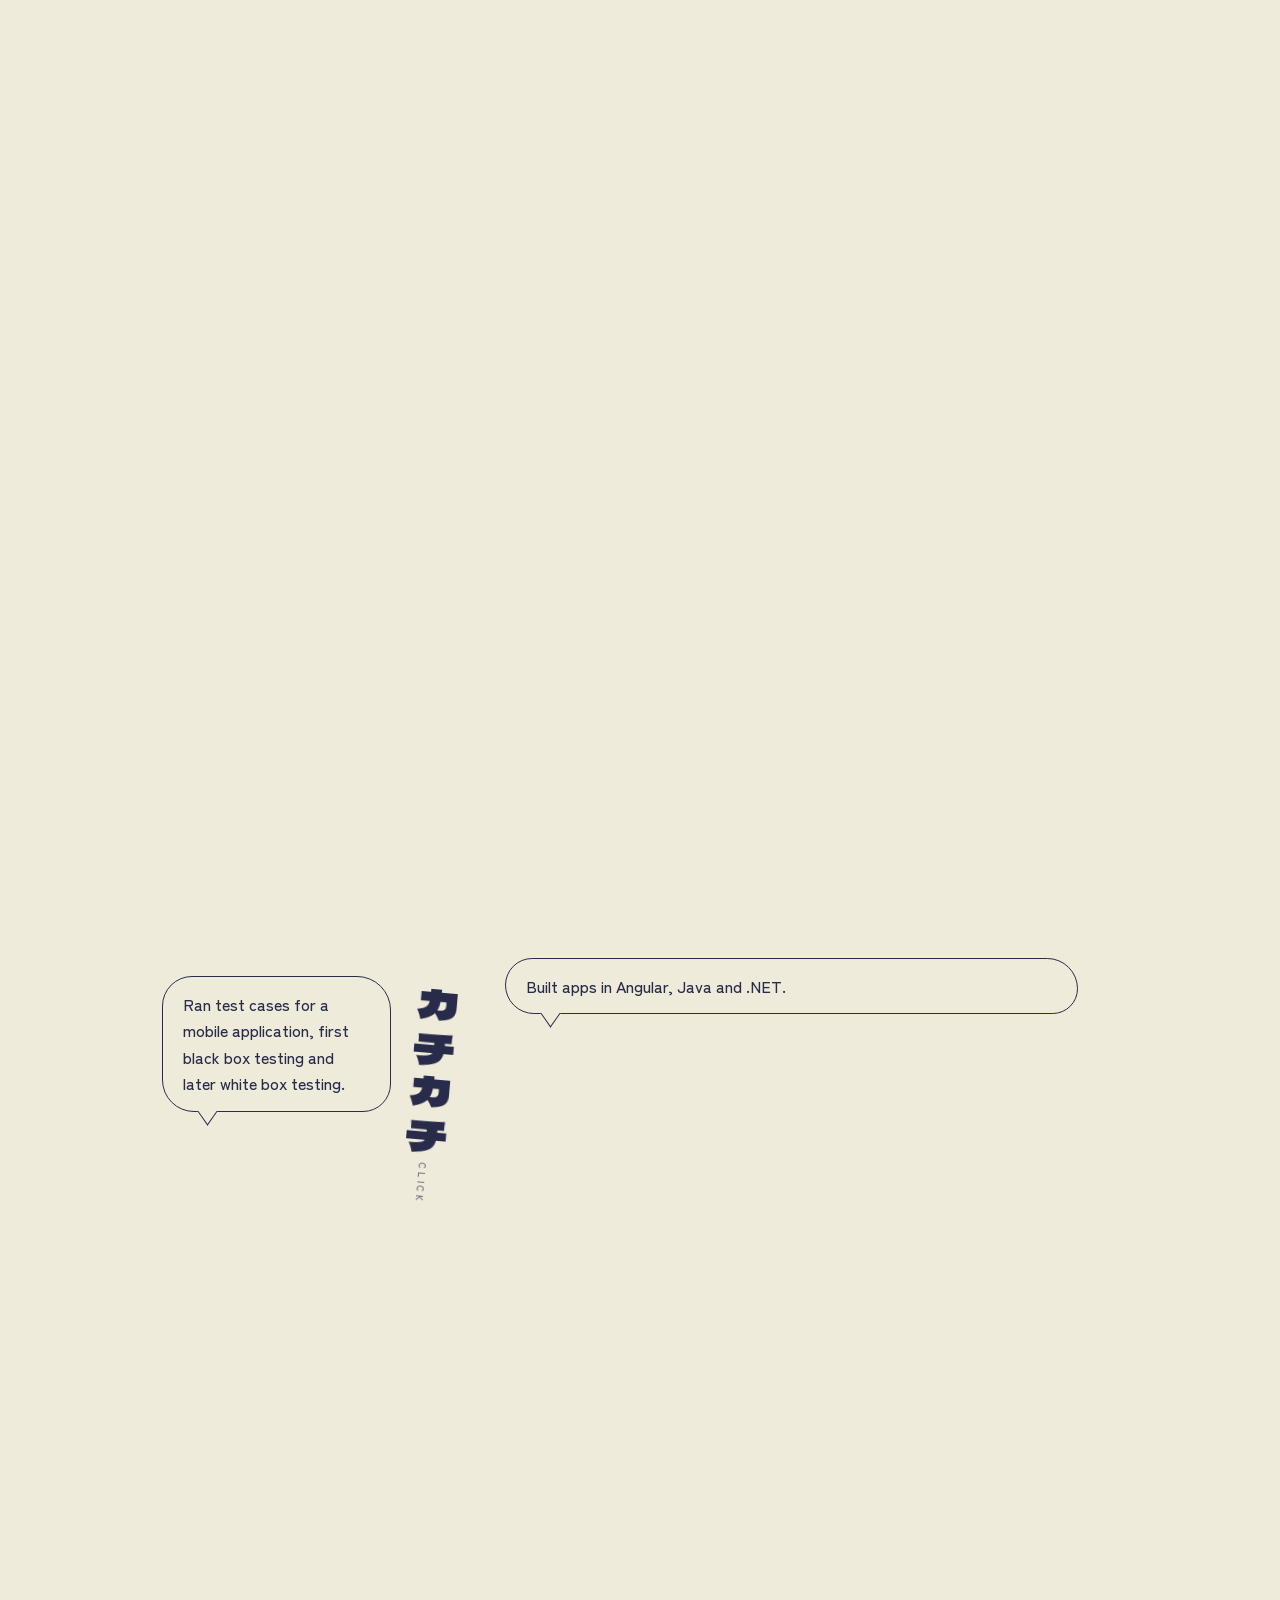
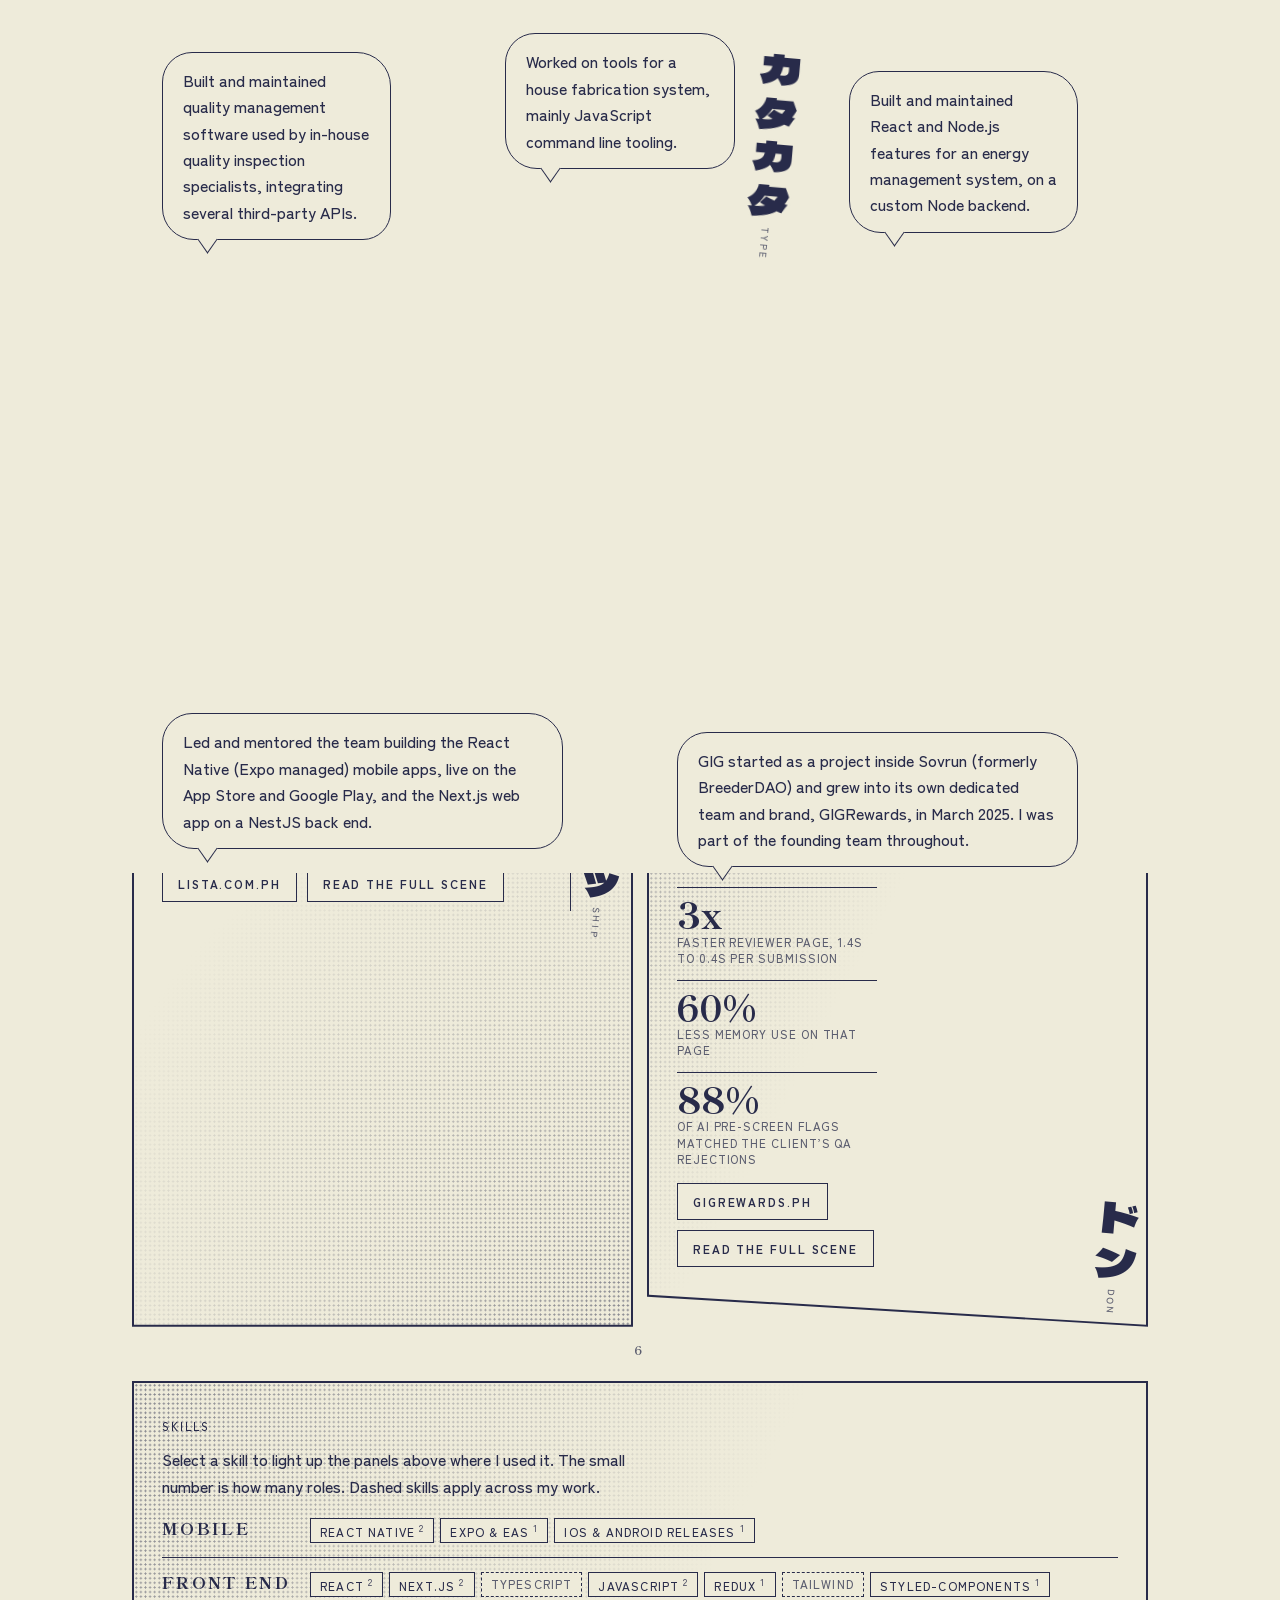
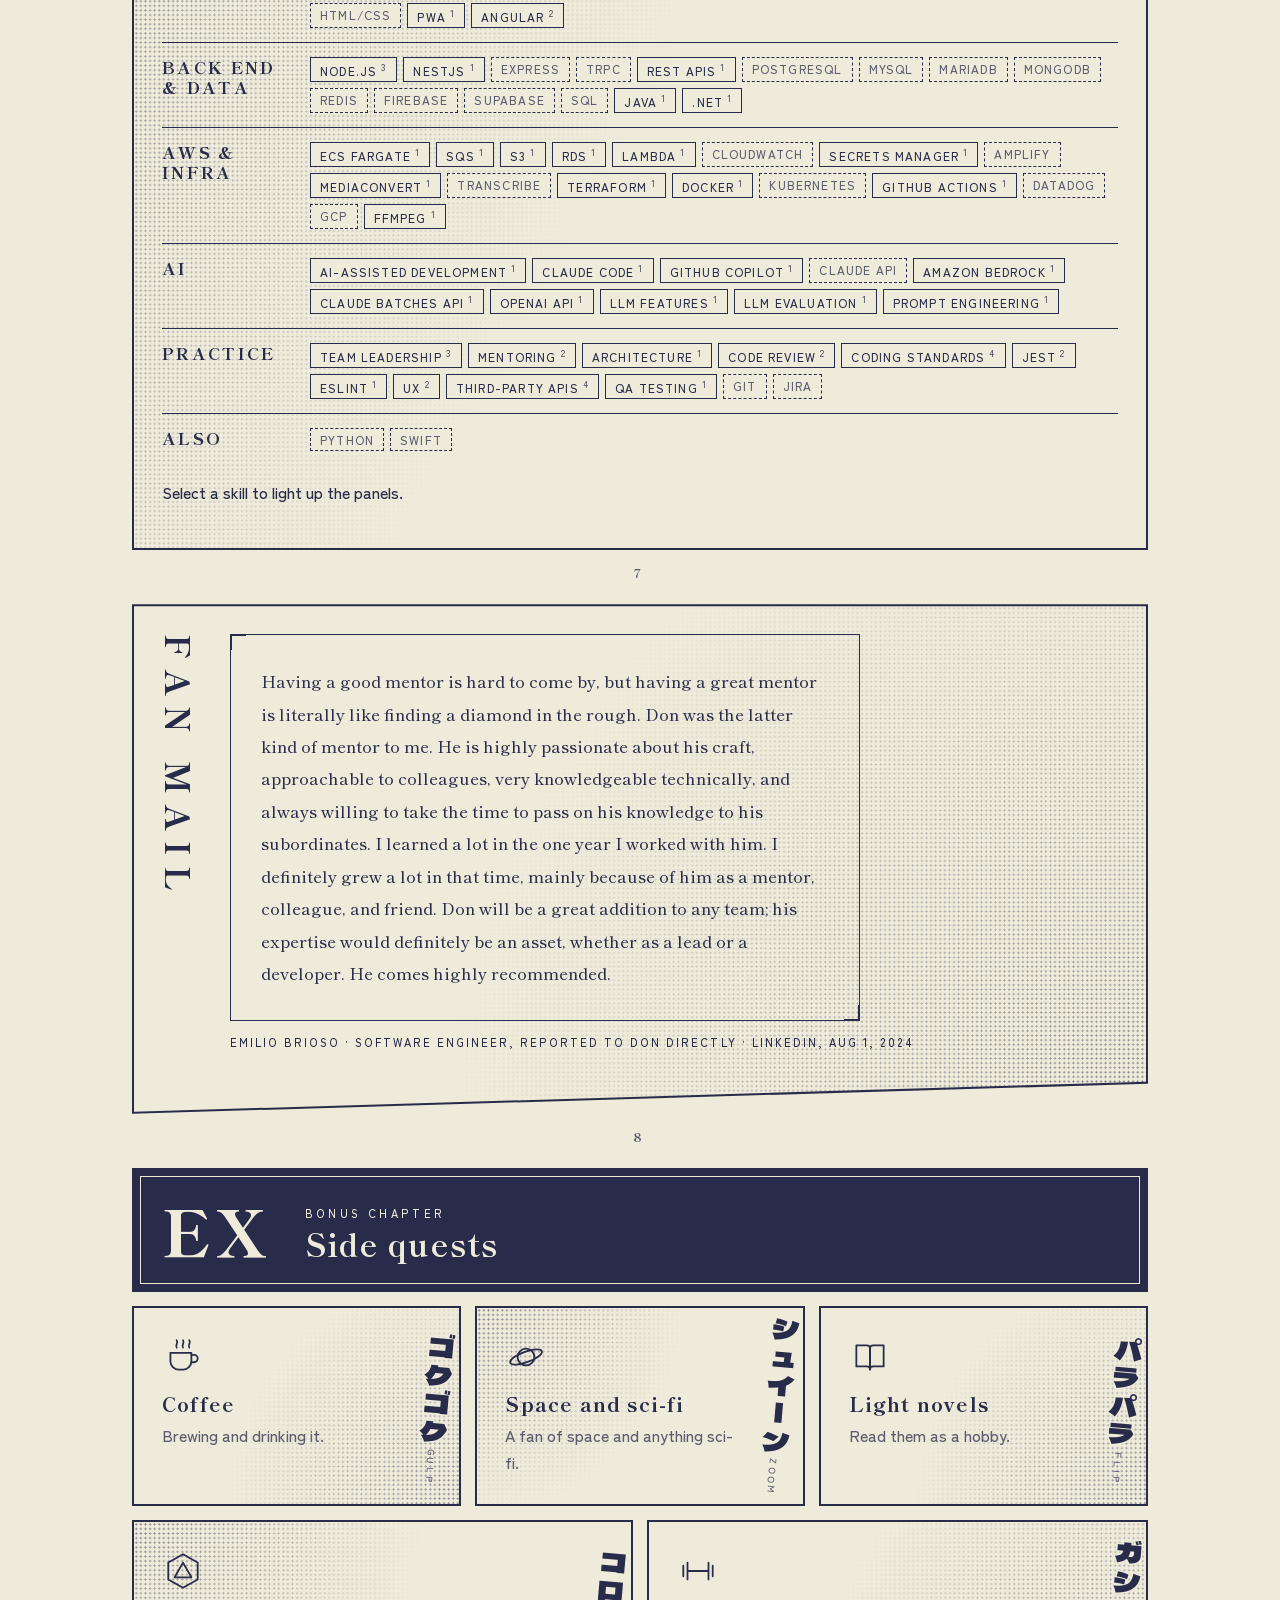
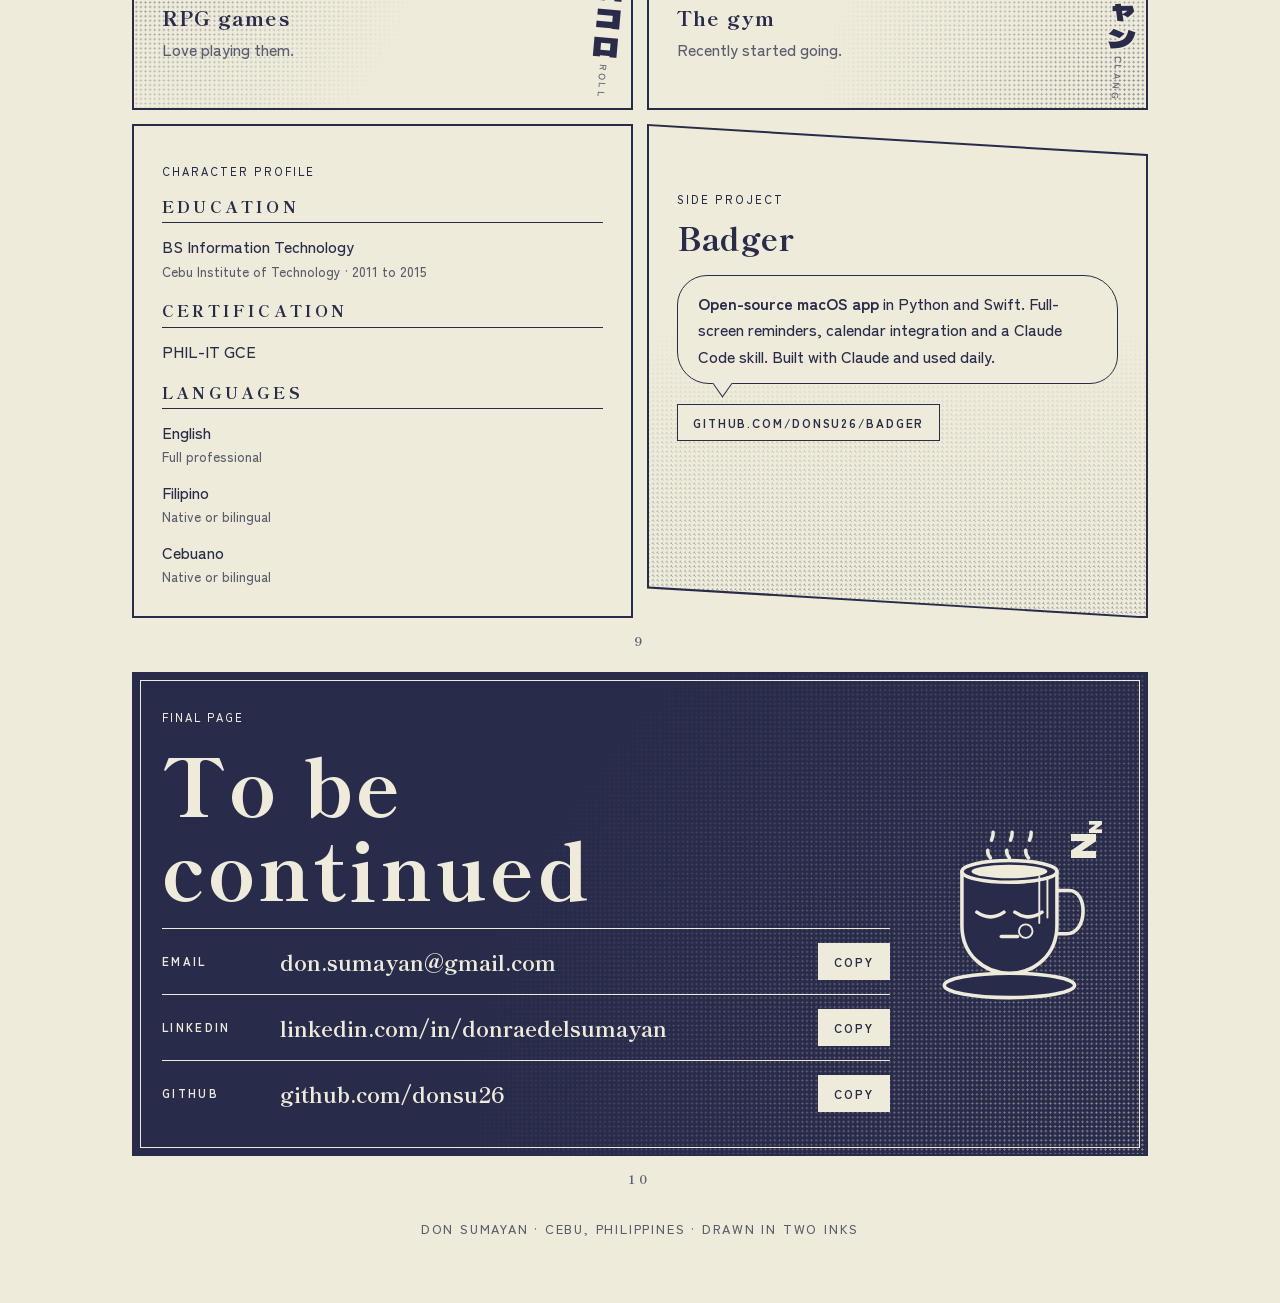
==== commit 759581b8: "Update resume with newer GIG work and skills - Add the LLM pre-screen evaluation (421 human-labeled " ====
--- a/manga.html
+++ b/manga.html
@@ -480,9 +480,9 @@
      pts:['Led and mentored the team building the React Native (Expo managed) mobile apps, live on the App Store and Google Play, and the Next.js web app on a NestJS back end.','Spearheaded the rewrite of the legacy React Native app into a more scalable, performant codebase, and led front end work on new features.','Kept the team unblocked with technical direction so they could stay focused on delivery.','Raised code quality through regular code reviews, enforced standards and automated checks (ESLint, Jest).','Worked with the product team to turn requirements and UI/UX into engineering tasks with proper estimates.','Directed the team building prompts and integrations for the OpenAI-powered company AI Assistant.','Implemented and integrated multiple third-party REST APIs.'],
      tags:['React','React Native','Expo & EAS','iOS & Android releases','Next.js','NestJS','REST APIs','Team leadership','Mentoring','Code review','Coding standards','ESLint','Jest','UX','OpenAI API','Prompt engineering','Third-party APIs']},
     {id:'gig',co:'GIG',short:'GIG',title:'Technical Lead, Founding Team',start:'2024-08',end:null,where:'Started as a Sovrun project',url:'https://gigrewards.ph/',y:125,
-     pts:['GIG started as a project inside Sovrun (formerly BreederDAO) and grew into its own dedicated team and brand, GIGRewards, in March 2025. I was part of the founding team throughout.','Built the platform from the ground up: a rewards app with a React Native mobile app, a Next.js admin dashboard and a Node.js API, covering points, mobile data and load redemptions, and GCash and Maya payouts.','Own the architecture, scope and estimate work, set quality standards, mentor developers and unblock the team through code review, and integrate third-party APIs.','Built a self-hosted ffmpeg video worker on AWS (SQS, ECS Fargate, Terraform) to replace MediaConvert, and reworked its autoscaling so workers start on the first job and long encodes are never cut off.','Built an AI transcript pre-screen for reviewers: analyzed the client’s QA rejections to define the review criteria, compared LLMs on cost and accuracy (chose Claude Haiku and Qwen), and built it with AI coding tools, reviewing and testing the output.','Built an AI task analyzer on Amazon Bedrock (Claude) that checks video submissions against a quest’s requirements using transcriptions and screenshots, returning a result with a confidence level for first-level validation.','Made the reviewer page about 3x faster and cut its memory use by 60% through database indexing and media-loading fixes.','Manage AWS infrastructure with Terraform (S3, RDS, ECS), including moving production credentials into Secrets Manager.','Drove the team’s shift to AI-assisted development with Claude Code and GitHub Copilot agent mode, shipping features built with AI coding agents.'],
+     pts:['GIG started as a project inside Sovrun (formerly BreederDAO) and grew into its own dedicated team and brand, GIGRewards, in March 2025. I was part of the founding team throughout.','Built the platform from the ground up: a rewards app with a React Native mobile app, a Next.js admin dashboard and a Node.js API, covering points, mobile data and load redemptions, and GCash and Maya payouts.','Own the architecture, scope and estimate work, set quality standards, mentor developers, interview engineering candidates, unblock the team through code review, and integrate third-party APIs.','Built a self-hosted ffmpeg video worker on AWS (SQS, ECS Fargate, Terraform) to replace MediaConvert, and reworked its autoscaling so workers start on the first job and long encodes are never cut off.','Built an AI transcript pre-screen for reviewers: analyzed the client’s QA rejections to define the review criteria, compared LLMs on cost and accuracy (chose Claude Haiku and Qwen), and built it with AI coding tools, reviewing and testing the output.','Evaluated the pre-screen properly: scored prompt versions against 421 human-labeled videos (precision, recall, false-flag rate) with a held-out test batch through the Claude Batches API, then shipped the pipeline with model selection, cost controls and results saved as training data.','Built an AI task analyzer on Amazon Bedrock (Claude) that checks video submissions against a quest’s requirements using transcriptions and screenshots, returning a result with a confidence level for first-level validation.','Made the reviewer page about 3x faster and cut its memory use by 60% through database indexing and media-loading fixes.','Stopped early reward farming and multi-account abuse by integrating ThumbmarkJS device fingerprinting and Didit KYC; the back office runs on role-based access control.','Manage AWS infrastructure with Terraform (S3, RDS, ECS, Lambda, SQS), Docker and GitHub Actions deploys, including moving production credentials into Secrets Manager.','Drove the team’s shift to AI-assisted development with Claude Code and GitHub Copilot agent mode, and built most of the team’s Claude Code skills (commit messages and PRs, env variable handling, data-dump backfills).'],
      kpis:[{v:'3x',l:'faster reviewer page, 1.4s to 0.4s per submission'},{v:'60%',l:'less memory use on that page'},{v:'88%',l:'of AI pre-screen flags matched the client’s QA rejections'}],
-     tags:['React Native','Next.js','Node.js','ECS Fargate','SQS','S3','RDS','Terraform','Secrets Manager','MediaConvert','ffmpeg','Amazon Bedrock','LLM features','Claude Code','GitHub Copilot','AI-assisted development','Team leadership','Mentoring','Architecture','Code review','Coding standards','Third-party APIs']}
+     tags:['React Native','Next.js','Node.js','ECS Fargate','SQS','S3','RDS','Terraform','Lambda','Docker','GitHub Actions','Secrets Manager','MediaConvert','ffmpeg','Amazon Bedrock','LLM features','LLM evaluation','Claude Batches API','ThumbmarkJS','Didit KYC','RBAC','Claude Code','GitHub Copilot','AI-assisted development','Team leadership','Mentoring','Architecture','Code review','Coding standards','Third-party APIs']}
   ];
   ROLES.forEach(function(r){r.months=(r.end?ym(r.end):nowM)-ym(r.start)+1;r.range=lab(r.start)+' – '+(r.end?lab(r.end):'Present')});
   var byId={};ROLES.forEach(function(r){byId[r.id]=r});
@@ -568,10 +568,10 @@
   /* skills */
   var GROUPS=[
     ['Mobile',['React Native','Expo & EAS','iOS & Android releases']],
-    ['Front end',['React','Next.js','TypeScript','JavaScript','Redux','styled-components','HTML/CSS','PWA','Angular']],
-    ['Back end & data',['Node.js','NestJS','Express','tRPC','REST APIs','PostgreSQL','MySQL','MariaDB','MongoDB','Redis','Firebase','SQL','Java','.NET']],
-    ['AWS & infra',['ECS Fargate','SQS','S3','RDS','Lambda','CloudWatch','Secrets Manager','Amplify','MediaConvert','Transcribe','Terraform','GCP','ffmpeg']],
-    ['AI',['AI-assisted development','Claude Code','GitHub Copilot','Claude API','Amazon Bedrock','OpenAI API','LLM features','Prompt engineering']],
+    ['Front end',['React','Next.js','TypeScript','JavaScript','Redux','Tailwind','styled-components','HTML/CSS','PWA','Angular']],
+    ['Back end & data',['Node.js','NestJS','Express','tRPC','REST APIs','PostgreSQL','MySQL','MariaDB','MongoDB','Redis','Firebase','Supabase','SQL','Java','.NET']],
+    ['AWS & infra',['ECS Fargate','SQS','S3','RDS','Lambda','CloudWatch','Secrets Manager','Amplify','MediaConvert','Transcribe','Terraform','Docker','Kubernetes','GitHub Actions','Datadog','GCP','ffmpeg']],
+    ['AI',['AI-assisted development','Claude Code','GitHub Copilot','Claude API','Amazon Bedrock','Claude Batches API','OpenAI API','LLM features','LLM evaluation','Prompt engineering']],
     ['Practice',['Team leadership','Mentoring','Architecture','Code review','Coding standards','Jest','ESLint','UX','Third-party APIs','QA testing','Git','Jira']],
     ['Also',['Python','Swift']]
   ];
